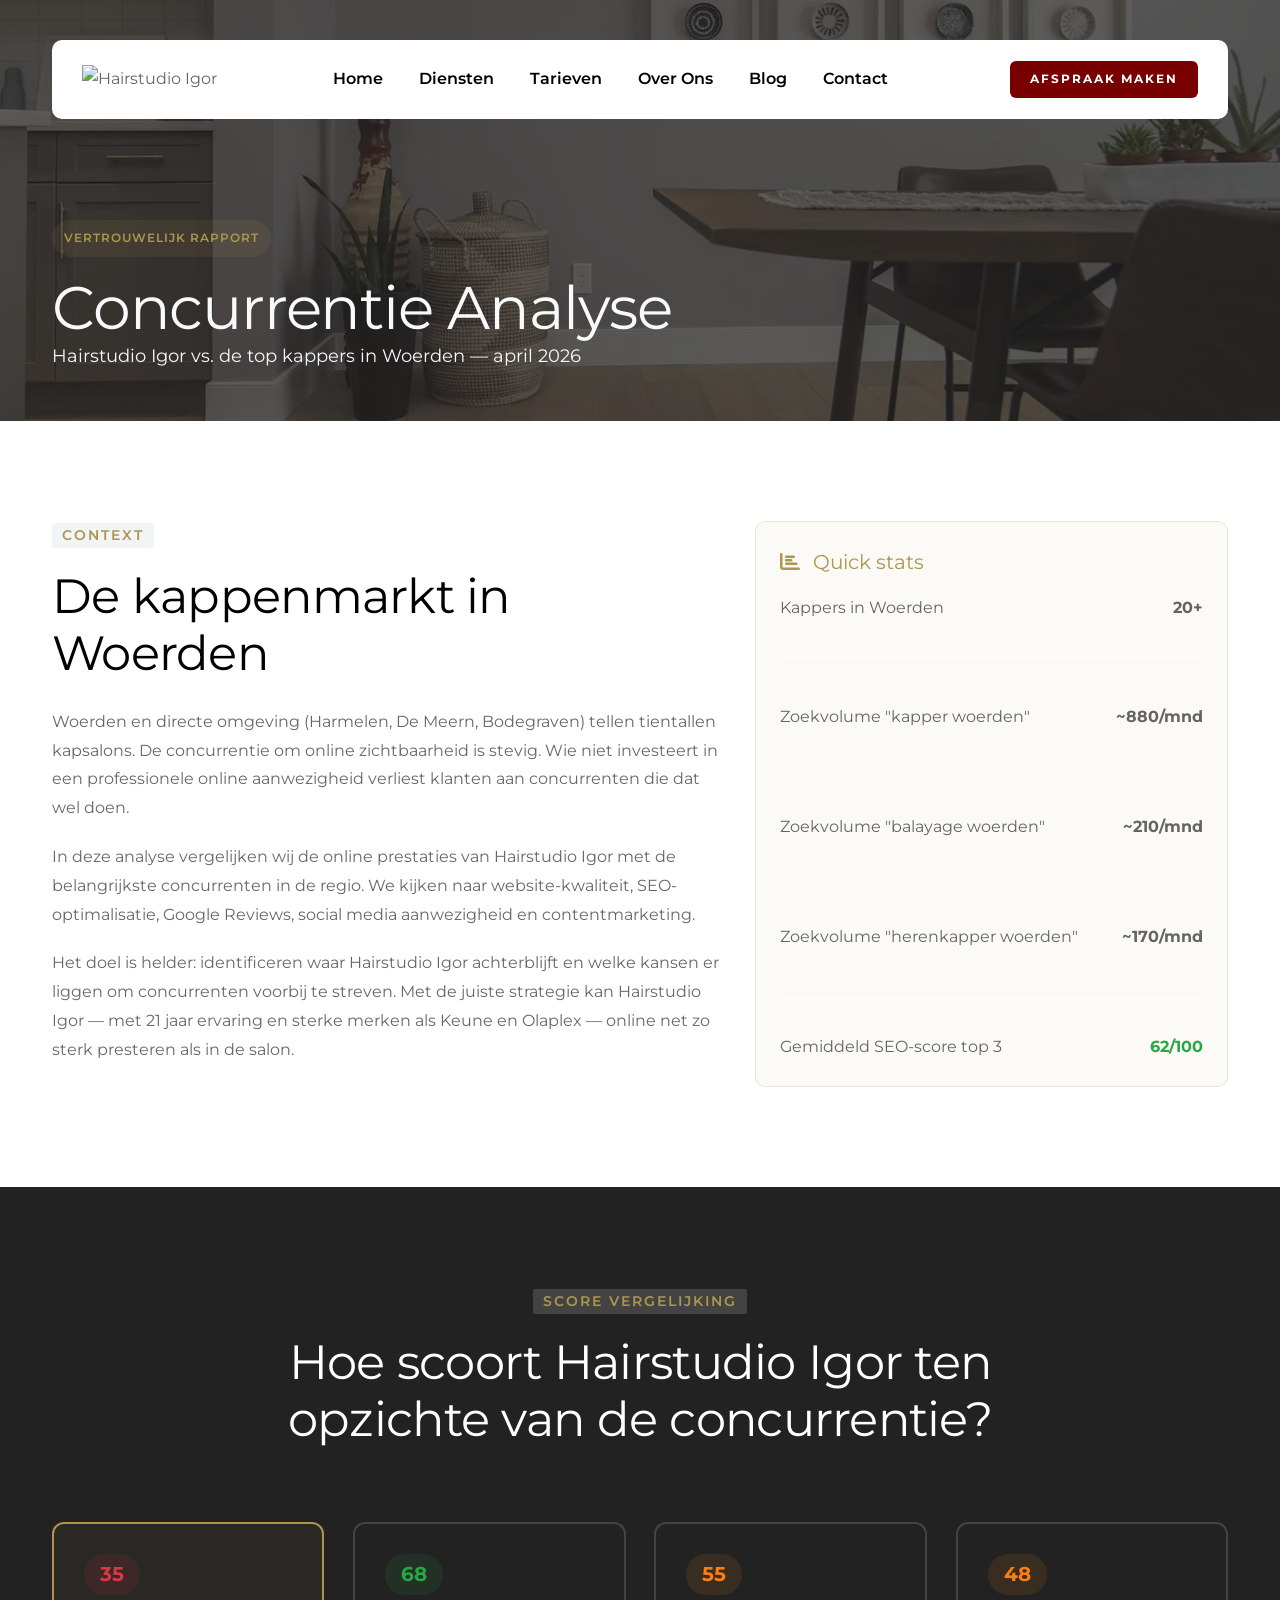
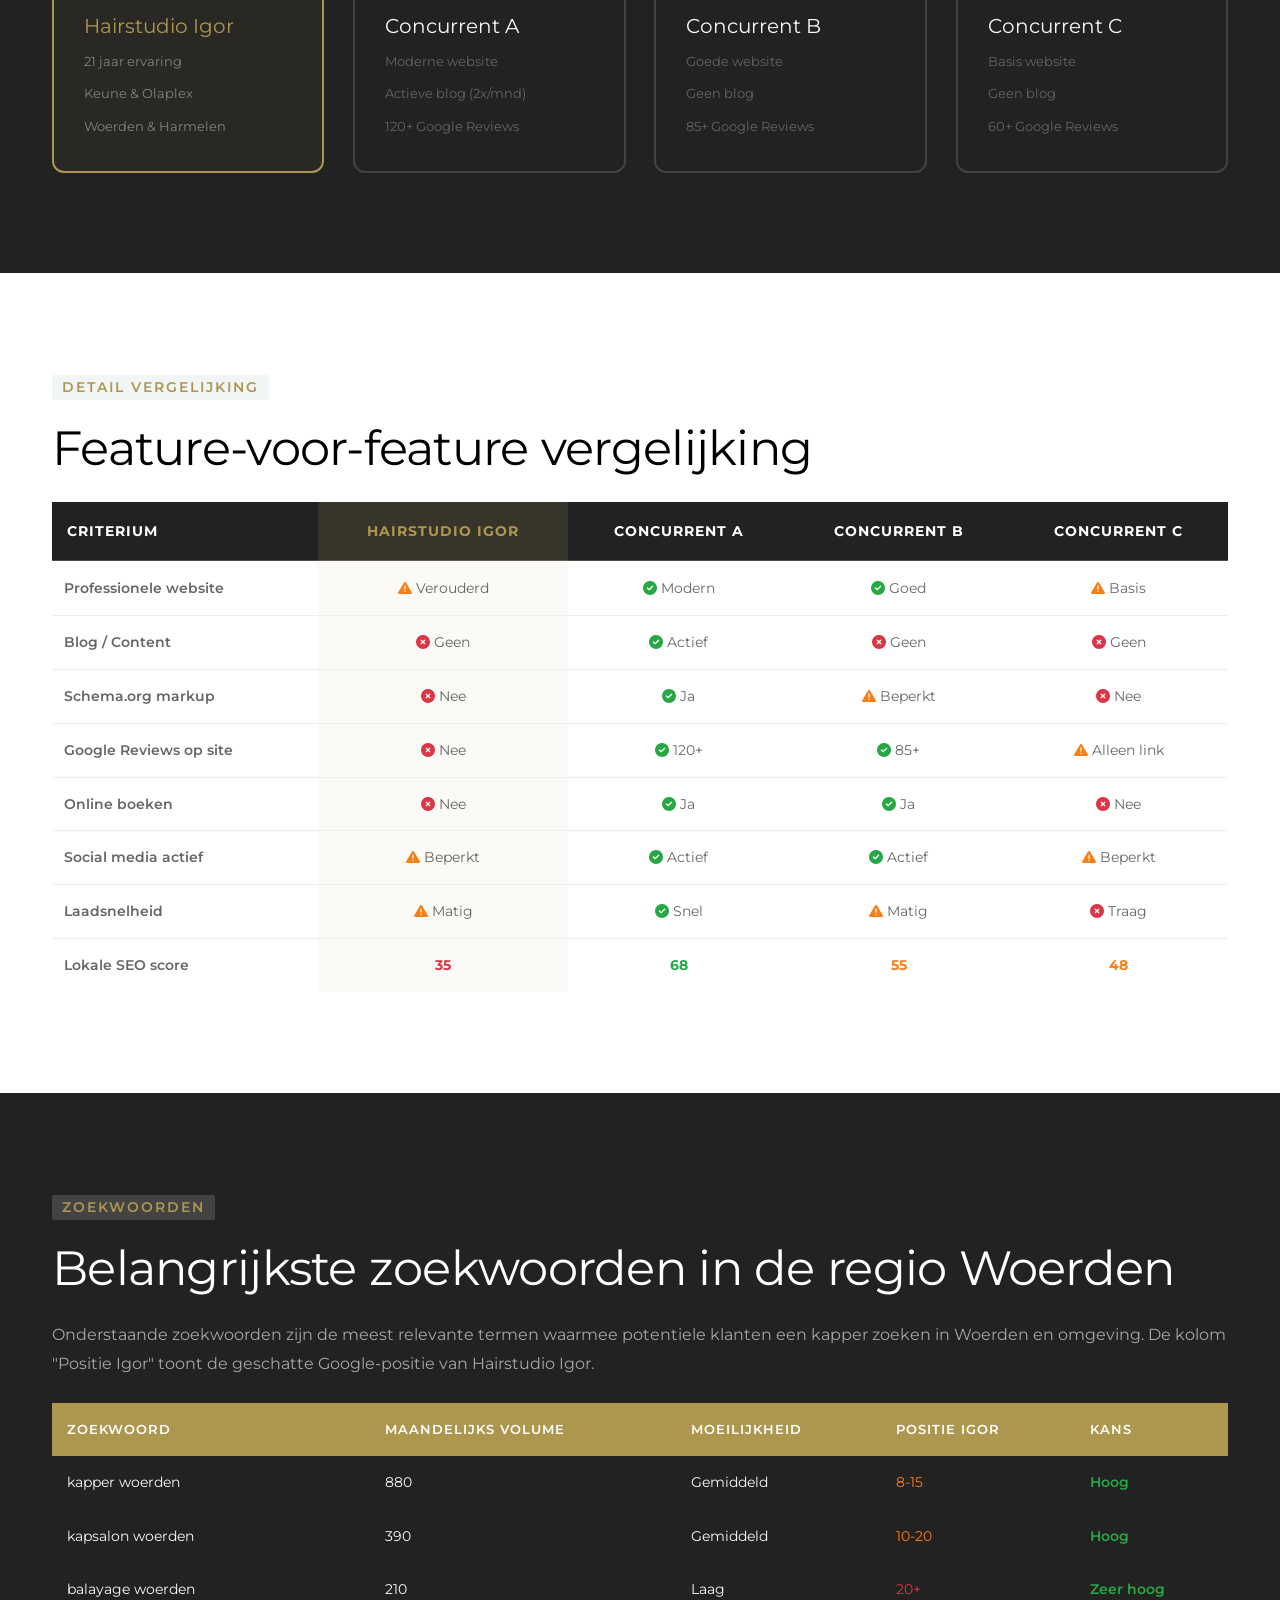
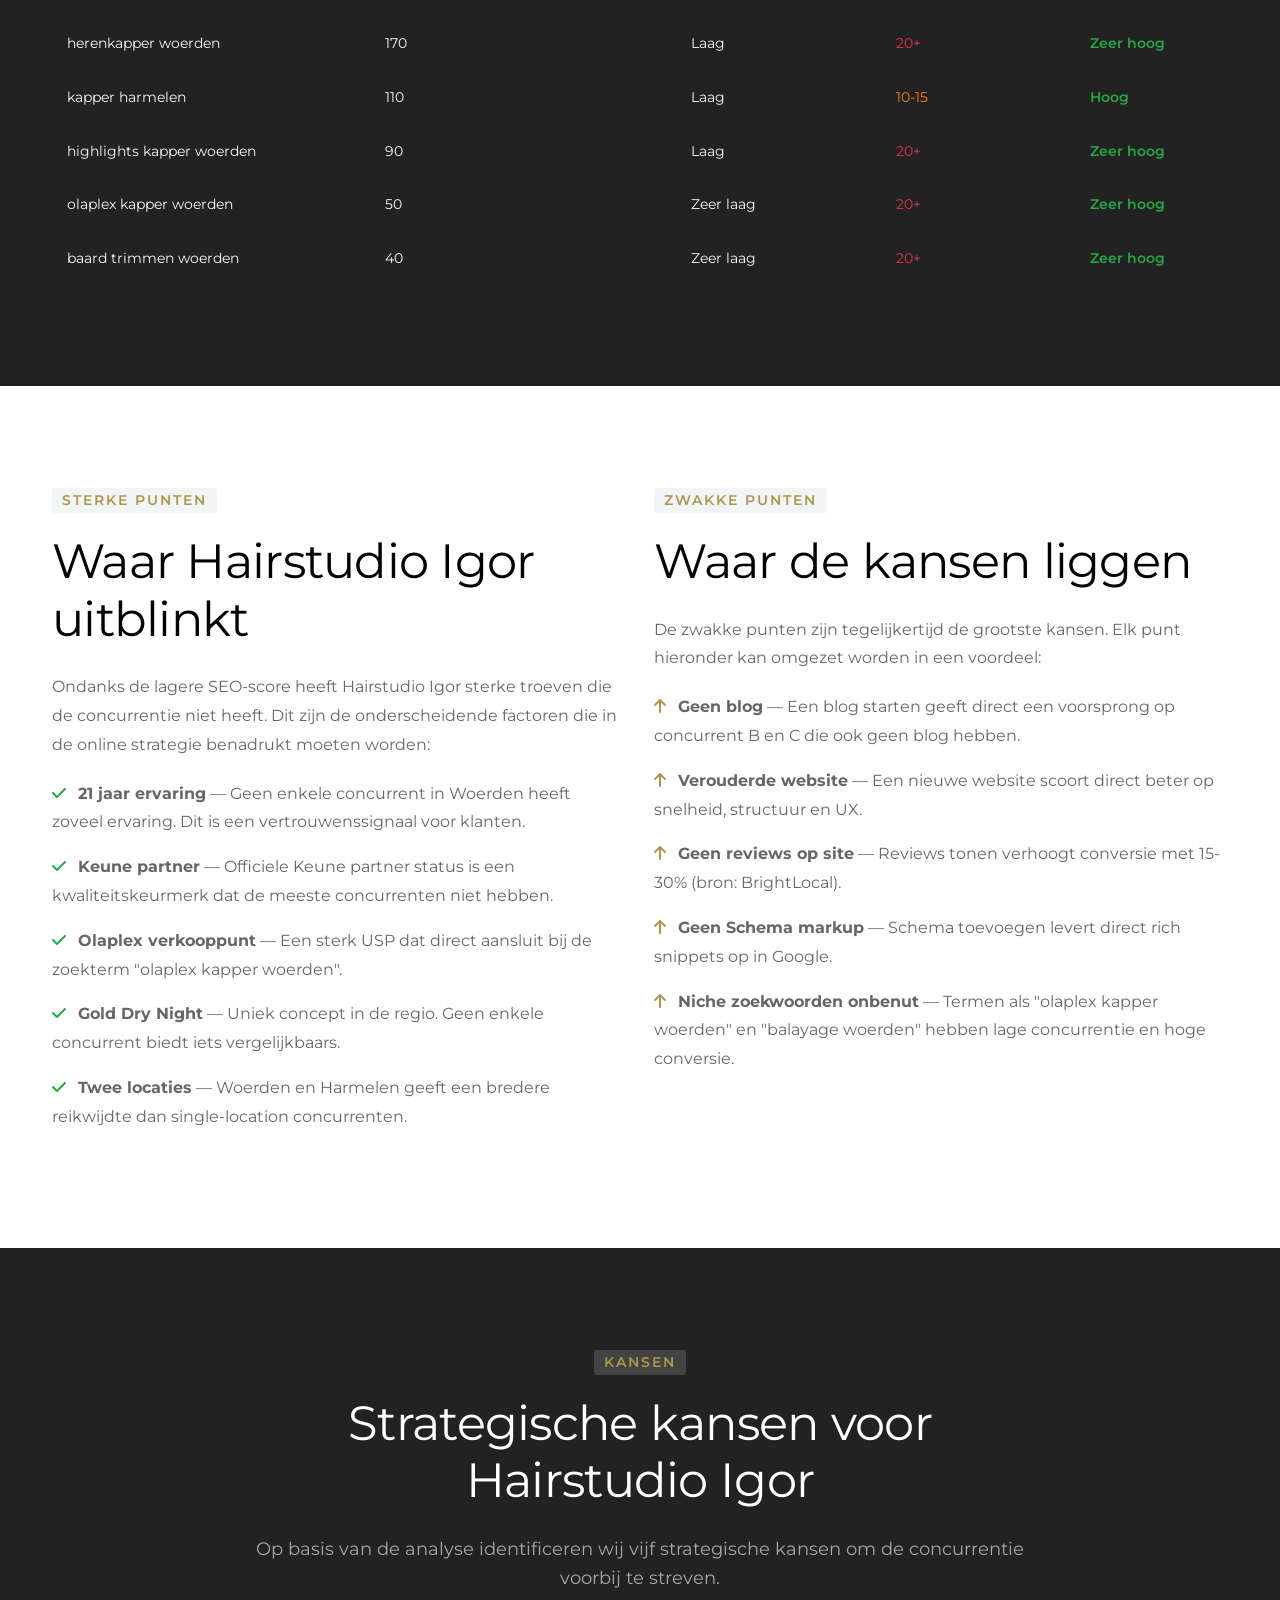
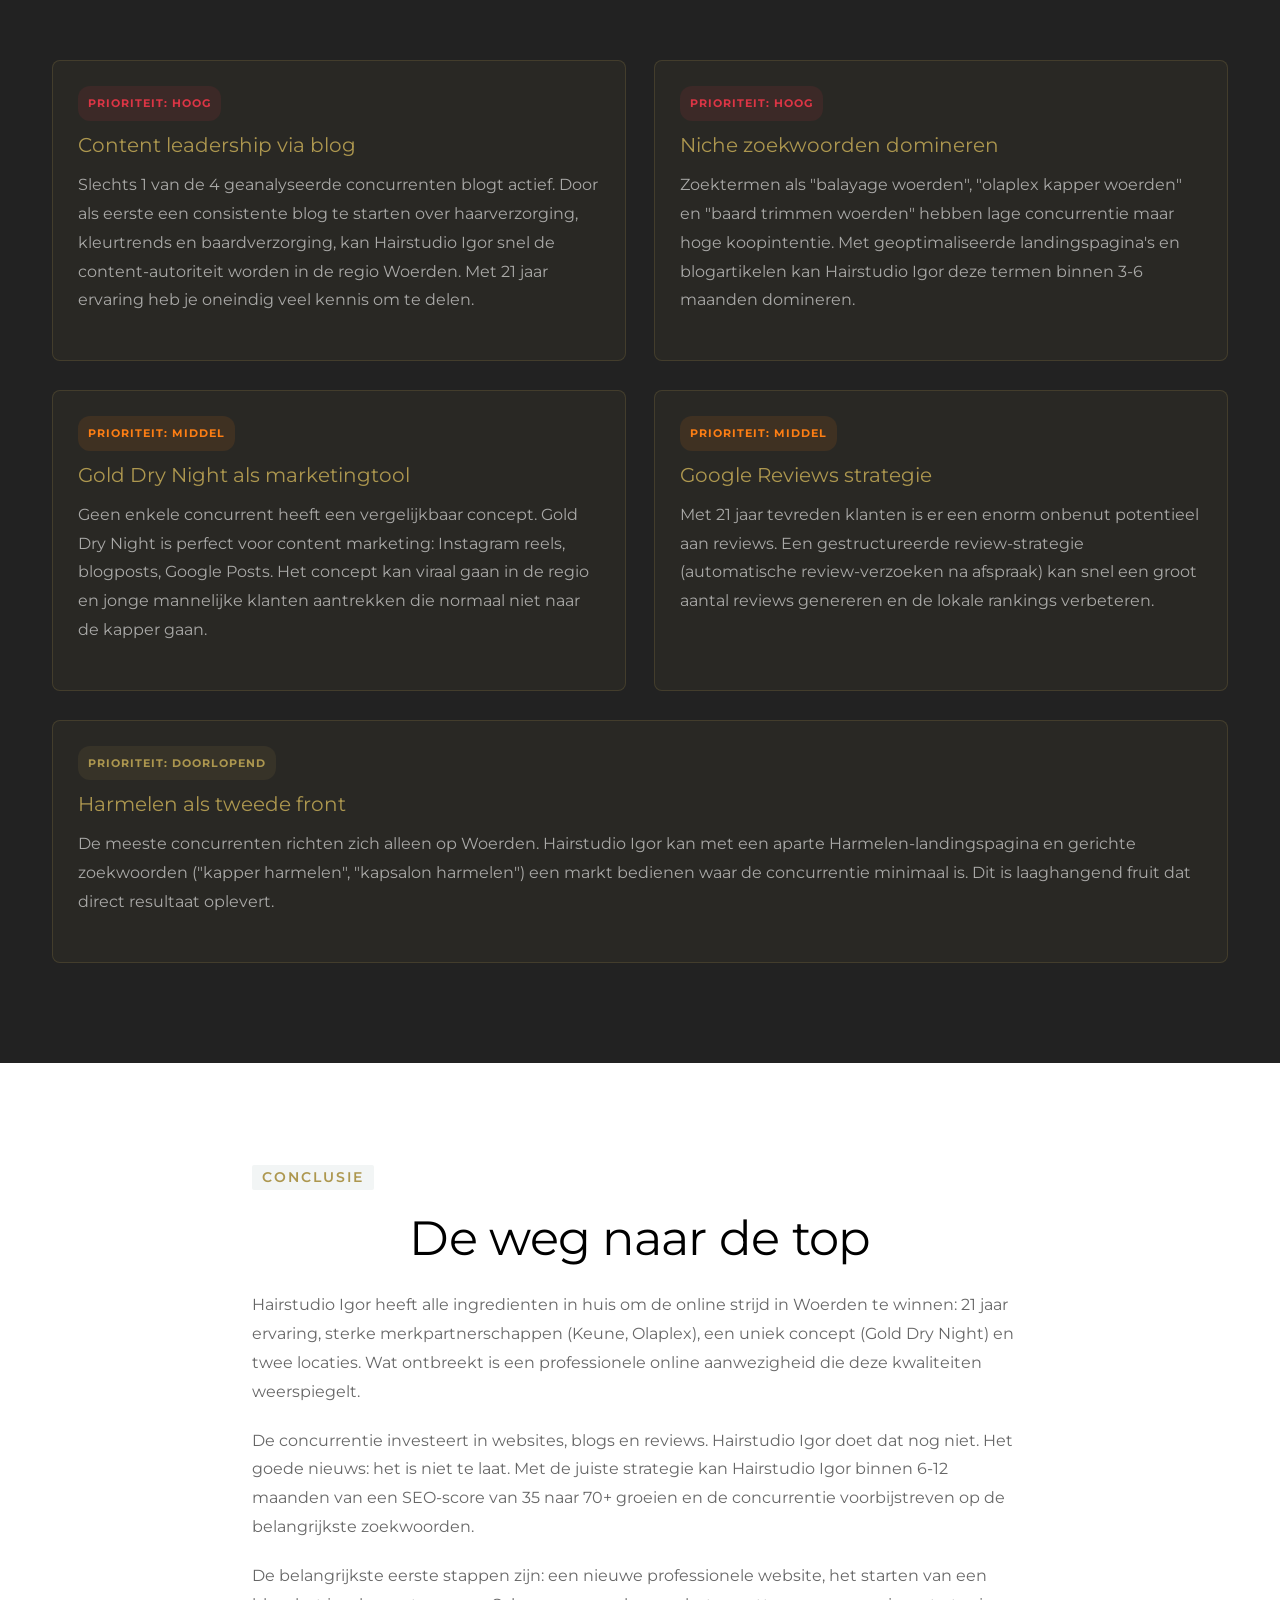
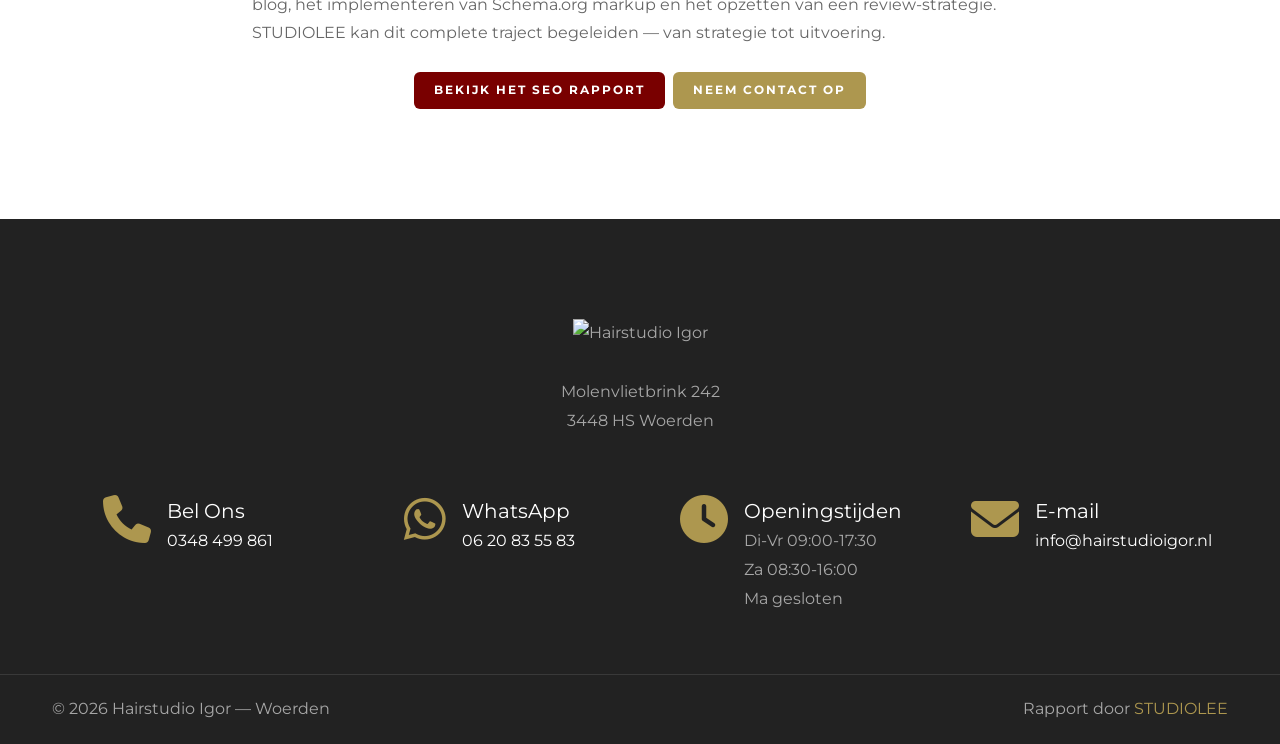
==== concurrentie-analyse.html @ 4038f2e4 "Initial commit: Hairstudio Igor website 8-page Dutch kapsalon website for Woerden. Dames & heren, kl" ====
<!DOCTYPE html>
<html lang="nl">

<head>
    <title>Concurrentie Analyse — Hairstudio Igor vs Kappers Woerden</title>
    <link rel="icon" href="images/icon.webp" type="image/gif" sizes="16x16">
    <meta content="text/html;charset=utf-8" http-equiv="Content-Type">
    <meta content="width=device-width, initial-scale=1.0" name="viewport">
    <meta content="Concurrentie analyse van Hairstudio Igor versus de top kappers in Woerden en omgeving. Vergelijking van online aanwezigheid, SEO en kansen." name="description">
    <meta content="concurrentie analyse kapper woerden, kapsalon vergelijking, seo benchmark kappers" name="keywords">
    <meta content="STUDIOLEE" name="author">
    <meta name="robots" content="noindex, nofollow">
    <!-- CSS Files -->
    <link href="css/bootstrap.min.css" rel="stylesheet" type="text/css" id="bootstrap">
    <link href="css/plugins.css" rel="stylesheet" type="text/css">
    <link href="css/swiper.css" rel="stylesheet" type="text/css">
    <link href="css/style.css" rel="stylesheet" type="text/css">
    <link href="css/coloring.css" rel="stylesheet" type="text/css">
    <link href="css/datepicker.css" rel="stylesheet" type="text/css">
    <link id="colors" href="css/colors/scheme-01.css" rel="stylesheet" type="text/css">
    <link href="https://fonts.googleapis.com/css2?family=Montserrat:wght@300;400;500;600;700;800&display=swap" rel="stylesheet">
    <link href="fonts/fontawesome6/css/all.min.css" rel="stylesheet" type="text/css">
    <style>
        :root {
            --primary-color: #790000;
            --primary-color-rgb: 121, 0, 0;
            --secondary-color: #AD974F;
            --secondary-color-rgb: 173, 151, 79;
        }
        body, h1, h2, h3, h4, h5, h6, p, a, span, div, li, input, textarea, select, button, label {
            font-family: 'Montserrat', sans-serif !important;
        }
        .btn-main { background: #790000 !important; }
        .btn-main.btn-gold { background: #AD974F !important; }
        .id-color, .id-color i { color: #AD974F !important; }
        .text-gold { color: #AD974F !important; }
        .text-bordeaux { color: #790000 !important; }
        .text-red { color: #dc3545 !important; }
        .text-orange { color: #fd7e14 !important; }
        .text-green { color: #28a745 !important; }
        .bg-dark, .section-dark, .bg-dark-2 { background-color: #222222 !important; }
        .subtitle { color: #AD974F !important; text-transform: uppercase; letter-spacing: 2px; font-size: 14px; font-weight: 600; }
        .competitor-card {
            border-radius: 12px; padding: 30px; height: 100%;
            border: 2px solid rgba(0,0,0,0.08); transition: all 0.3s ease;
        }
        .competitor-card:hover { box-shadow: 0 10px 30px rgba(0,0,0,0.08); }
        .competitor-card.igor { border-color: #AD974F; background: rgba(173,151,79,0.05); }
        .competitor-card h4 { margin-bottom: 5px; }
        .competitor-card .score-badge {
            display: inline-block; padding: 6px 16px; border-radius: 20px;
            font-weight: 700; font-size: 20px; margin-bottom: 15px;
        }
        .score-low { background: rgba(220,53,69,0.1); color: #dc3545; }
        .score-mid { background: rgba(253,126,20,0.1); color: #fd7e14; }
        .score-high { background: rgba(40,167,69,0.1); color: #28a745; }
        .comparison-table { width: 100%; border-collapse: collapse; }
        .comparison-table th {
            padding: 15px 12px; text-align: center; font-weight: 700;
            font-size: 14px; text-transform: uppercase; letter-spacing: 1px;
            border-bottom: 2px solid rgba(255,255,255,0.2);
        }
        .comparison-table th.igor-col { background: rgba(173,151,79,0.15); color: #AD974F; }
        .comparison-table td { padding: 12px; text-align: center; border-bottom: 1px solid rgba(255,255,255,0.08); font-size: 14px; }
        .comparison-table td:first-child { text-align: left; font-weight: 600; }
        .comparison-table td.igor-col { background: rgba(173,151,79,0.05); }
        .comparison-table .icon-yes { color: #28a745; }
        .comparison-table .icon-no { color: #dc3545; }
        .comparison-table .icon-partial { color: #fd7e14; }
        .opportunity-card {
            background: rgba(173,151,79,0.05); border: 1px solid rgba(173,151,79,0.2);
            border-radius: 8px; padding: 25px; height: 100%;
        }
        .opportunity-card h4 { color: #AD974F; }
        .opportunity-card .priority { display: inline-block; padding: 3px 10px; border-radius: 12px; font-size: 11px; font-weight: 700; text-transform: uppercase; letter-spacing: 1px; }
        .priority-high { background: rgba(220,53,69,0.1); color: #dc3545; }
        .priority-medium { background: rgba(253,126,20,0.1); color: #fd7e14; }
        .priority-low { background: rgba(173,151,79,0.1); color: #AD974F; }
        .report-badge { display: inline-block; background: rgba(173,151,79,0.1); color: #AD974F; padding: 4px 12px; border-radius: 20px; font-size: 12px; font-weight: 600; text-transform: uppercase; letter-spacing: 1px; }
        .keyword-table { width: 100%; border-collapse: collapse; }
        .keyword-table th { background: #AD974F; color: #fff; padding: 12px 15px; text-align: left; font-weight: 600; font-size: 13px; text-transform: uppercase; letter-spacing: 1px; }
        .keyword-table td { padding: 12px 15px; border-bottom: 1px solid rgba(0,0,0,0.06); font-size: 14px; }
        .keyword-table tr:hover td { background: rgba(173,151,79,0.05); }
        footer .subfooter { border-top: 1px solid rgba(255,255,255,0.1); padding: 20px 0; margin-top: 40px; }
        .studiolee-link { color: #AD974F; text-decoration: none; }
        .studiolee-link:hover { text-decoration: underline; }
    </style>
</head>

<body>

    <div id="wrapper">

        <div class="float-text show-on-scroll"><span><a href="#">Naar boven</a></span></div>
        <div class="scrollbar-v show-on-scroll"></div>
        <div id="de-loader"></div>

        <header class="transparent header-light header-float">
            <div class="container">
                <div class="row">
                    <div class="col-md-12">
                        <div class="header-inner">
                            <div class="de-flex">
                                <div class="de-flex-col">
                                    <div id="logo">
                                        <a href="index.html">
                                            <img class="logo-main" src="images/logo.webp" alt="Hairstudio Igor">
                                            <img class="logo-scroll" src="images/logo.webp" alt="Hairstudio Igor">
                                            <img class="logo-mobile" src="images/logo.webp" alt="Hairstudio Igor">
                                        </a>
                                    </div>
                                </div>
                                <div class="de-flex-col">
                                    <div class="de-flex-col header-col-mid">
                                        <ul id="mainmenu">
                                            <li><a class="menu-item" href="index.html">Home</a></li>
                                            <li><a class="menu-item" href="diensten.html">Diensten</a></li>
                                            <li><a class="menu-item" href="tarieven.html">Tarieven</a></li>
                                            <li><a class="menu-item" href="over-ons.html">Over Ons</a></li>
                                            <li><a class="menu-item" href="blog.html">Blog</a></li>
                                            <li><a class="menu-item" href="contact.html">Contact</a></li>
                                        </ul>
                                    </div>
                                </div>
                                <div class="de-flex-col">
                                    <a class="btn-main fx-slide w-100" href="contact.html"><span>Afspraak Maken</span></a>
                                    <div class="menu_side_area"><span id="menu-btn"></span></div>
                                </div>
                            </div>
                        </div>
                    </div>
                </div>
            </div>
        </header>

        <!-- PAGE HEADER -->
        <section class="no-bottom relative overflow-hidden z-1000" data-bgimage="url(images/background/7.webp)">
            <div class="abs w-100 h-100 top-0" style="background: rgba(34,34,34,0.7);"></div>
            <div class="container relative z-2">
                <div class="spacer-double"></div>
                <div class="spacer-double"></div>
                <div class="row">
                    <div class="col-lg-8">
                        <div class="report-badge mb-3">Vertrouwelijk Rapport</div>
                        <h1 class="text-light mb-0">Concurrentie Analyse</h1>
                        <p class="text-light fs-18">Hairstudio Igor vs. de top kappers in Woerden — april 2026</p>
                    </div>
                </div>
                <div class="spacer-single"></div>
            </div>
        </section>

        <!-- INTRO -->
        <section>
            <div class="container">
                <div class="row g-4 align-items-start">
                    <div class="col-lg-7">
                        <div class="subtitle">Context</div>
                        <h2>De kappenmarkt in Woerden</h2>
                        <p>Woerden en directe omgeving (Harmelen, De Meern, Bodegraven) tellen tientallen kapsalons. De concurrentie om online zichtbaarheid is stevig. Wie niet investeert in een professionele online aanwezigheid verliest klanten aan concurrenten die dat wel doen.</p>
                        <p>In deze analyse vergelijken wij de online prestaties van Hairstudio Igor met de belangrijkste concurrenten in de regio. We kijken naar website-kwaliteit, SEO-optimalisatie, Google Reviews, social media aanwezigheid en contentmarketing.</p>
                        <p>Het doel is helder: identificeren waar Hairstudio Igor achterblijft en welke kansen er liggen om concurrenten voorbij te streven. Met de juiste strategie kan Hairstudio Igor — met 21 jaar ervaring en sterke merken als Keune en Olaplex — online net zo sterk presteren als in de salon.</p>
                    </div>
                    <div class="col-lg-5">
                        <div class="p-4 rounded-1" style="background: rgba(173,151,79,0.05); border: 1px solid rgba(173,151,79,0.2);">
                            <h4 class="text-gold mb-3"><i class="fa-solid fa-chart-bar me-2"></i> Quick stats</h4>
                            <div class="d-flex justify-content-between mb-2"><span>Kappers in Woerden</span><strong>20+</strong></div>
                            <hr style="opacity: 0.1;">
                            <div class="d-flex justify-content-between mb-2"><span>Zoekvolume "kapper woerden"</span><strong>~880/mnd</strong></div>
                            <hr style="opacity: 0.1;">
                            <div class="d-flex justify-content-between mb-2"><span>Zoekvolume "balayage woerden"</span><strong>~210/mnd</strong></div>
                            <hr style="opacity: 0.1;">
                            <div class="d-flex justify-content-between mb-2"><span>Zoekvolume "herenkapper woerden"</span><strong>~170/mnd</strong></div>
                            <hr style="opacity: 0.1;">
                            <div class="d-flex justify-content-between"><span>Gemiddeld SEO-score top 3</span><strong class="text-green">62/100</strong></div>
                        </div>
                    </div>
                </div>
            </div>
        </section>

        <!-- SCORE VERGELIJKING -->
        <section class="bg-dark section-dark text-light">
            <div class="container">
                <div class="row justify-content-center text-center mb-5">
                    <div class="col-lg-8">
                        <div class="subtitle s2 text-gold">Score Vergelijking</div>
                        <h2>Hoe scoort Hairstudio Igor ten opzichte van de concurrentie?</h2>
                    </div>
                </div>
                <div class="row g-4 justify-content-center">
                    <div class="col-lg-3 col-md-6">
                        <div class="competitor-card igor">
                            <span class="score-badge score-low">35</span>
                            <h4 class="text-gold">Hairstudio Igor</h4>
                            <p class="mb-1" style="opacity: 0.7; font-size: 13px;">21 jaar ervaring</p>
                            <p class="mb-1" style="opacity: 0.7; font-size: 13px;">Keune & Olaplex</p>
                            <p class="mb-0" style="opacity: 0.7; font-size: 13px;">Woerden & Harmelen</p>
                        </div>
                    </div>
                    <div class="col-lg-3 col-md-6">
                        <div class="competitor-card" style="border-color: rgba(255,255,255,0.15);">
                            <span class="score-badge score-high">68</span>
                            <h4 class="text-light">Concurrent A</h4>
                            <p class="mb-1" style="opacity: 0.5; font-size: 13px;">Moderne website</p>
                            <p class="mb-1" style="opacity: 0.5; font-size: 13px;">Actieve blog (2x/mnd)</p>
                            <p class="mb-0" style="opacity: 0.5; font-size: 13px;">120+ Google Reviews</p>
                        </div>
                    </div>
                    <div class="col-lg-3 col-md-6">
                        <div class="competitor-card" style="border-color: rgba(255,255,255,0.15);">
                            <span class="score-badge score-mid">55</span>
                            <h4 class="text-light">Concurrent B</h4>
                            <p class="mb-1" style="opacity: 0.5; font-size: 13px;">Goede website</p>
                            <p class="mb-1" style="opacity: 0.5; font-size: 13px;">Geen blog</p>
                            <p class="mb-0" style="opacity: 0.5; font-size: 13px;">85+ Google Reviews</p>
                        </div>
                    </div>
                    <div class="col-lg-3 col-md-6">
                        <div class="competitor-card" style="border-color: rgba(255,255,255,0.15);">
                            <span class="score-badge score-mid">48</span>
                            <h4 class="text-light">Concurrent C</h4>
                            <p class="mb-1" style="opacity: 0.5; font-size: 13px;">Basis website</p>
                            <p class="mb-1" style="opacity: 0.5; font-size: 13px;">Geen blog</p>
                            <p class="mb-0" style="opacity: 0.5; font-size: 13px;">60+ Google Reviews</p>
                        </div>
                    </div>
                </div>
            </div>
        </section>

        <!-- VERGELIJKINGSTABEL -->
        <section>
            <div class="container">
                <div class="subtitle">Detail Vergelijking</div>
                <h2 class="mb-4">Feature-voor-feature vergelijking</h2>
                <div class="table-responsive">
                    <table class="comparison-table" style="width: 100%; border-collapse: collapse;">
                        <thead>
                            <tr style="background: #222;">
                                <th style="color: #fff; text-align: left; padding: 15px;">Criterium</th>
                                <th class="igor-col" style="color: #AD974F; padding: 15px;">Hairstudio Igor</th>
                                <th style="color: #fff; padding: 15px;">Concurrent A</th>
                                <th style="color: #fff; padding: 15px;">Concurrent B</th>
                                <th style="color: #fff; padding: 15px;">Concurrent C</th>
                            </tr>
                        </thead>
                        <tbody>
                            <tr>
                                <td style="font-weight: 600; text-align: left; padding: 12px; border-bottom: 1px solid #eee;">Professionele website</td>
                                <td class="igor-col" style="text-align: center; padding: 12px; border-bottom: 1px solid #eee;"><i class="fa-solid fa-triangle-exclamation text-orange"></i> Verouderd</td>
                                <td style="text-align: center; padding: 12px; border-bottom: 1px solid #eee;"><i class="fa-solid fa-circle-check text-green"></i> Modern</td>
                                <td style="text-align: center; padding: 12px; border-bottom: 1px solid #eee;"><i class="fa-solid fa-circle-check text-green"></i> Goed</td>
                                <td style="text-align: center; padding: 12px; border-bottom: 1px solid #eee;"><i class="fa-solid fa-triangle-exclamation text-orange"></i> Basis</td>
                            </tr>
                            <tr>
                                <td style="font-weight: 600; text-align: left; padding: 12px; border-bottom: 1px solid #eee;">Blog / Content</td>
                                <td class="igor-col" style="text-align: center; padding: 12px; border-bottom: 1px solid #eee;"><i class="fa-solid fa-circle-xmark text-red"></i> Geen</td>
                                <td style="text-align: center; padding: 12px; border-bottom: 1px solid #eee;"><i class="fa-solid fa-circle-check text-green"></i> Actief</td>
                                <td style="text-align: center; padding: 12px; border-bottom: 1px solid #eee;"><i class="fa-solid fa-circle-xmark text-red"></i> Geen</td>
                                <td style="text-align: center; padding: 12px; border-bottom: 1px solid #eee;"><i class="fa-solid fa-circle-xmark text-red"></i> Geen</td>
                            </tr>
                            <tr>
                                <td style="font-weight: 600; text-align: left; padding: 12px; border-bottom: 1px solid #eee;">Schema.org markup</td>
                                <td class="igor-col" style="text-align: center; padding: 12px; border-bottom: 1px solid #eee;"><i class="fa-solid fa-circle-xmark text-red"></i> Nee</td>
                                <td style="text-align: center; padding: 12px; border-bottom: 1px solid #eee;"><i class="fa-solid fa-circle-check text-green"></i> Ja</td>
                                <td style="text-align: center; padding: 12px; border-bottom: 1px solid #eee;"><i class="fa-solid fa-triangle-exclamation text-orange"></i> Beperkt</td>
                                <td style="text-align: center; padding: 12px; border-bottom: 1px solid #eee;"><i class="fa-solid fa-circle-xmark text-red"></i> Nee</td>
                            </tr>
                            <tr>
                                <td style="font-weight: 600; text-align: left; padding: 12px; border-bottom: 1px solid #eee;">Google Reviews op site</td>
                                <td class="igor-col" style="text-align: center; padding: 12px; border-bottom: 1px solid #eee;"><i class="fa-solid fa-circle-xmark text-red"></i> Nee</td>
                                <td style="text-align: center; padding: 12px; border-bottom: 1px solid #eee;"><i class="fa-solid fa-circle-check text-green"></i> 120+</td>
                                <td style="text-align: center; padding: 12px; border-bottom: 1px solid #eee;"><i class="fa-solid fa-circle-check text-green"></i> 85+</td>
                                <td style="text-align: center; padding: 12px; border-bottom: 1px solid #eee;"><i class="fa-solid fa-triangle-exclamation text-orange"></i> Alleen link</td>
                            </tr>
                            <tr>
                                <td style="font-weight: 600; text-align: left; padding: 12px; border-bottom: 1px solid #eee;">Online boeken</td>
                                <td class="igor-col" style="text-align: center; padding: 12px; border-bottom: 1px solid #eee;"><i class="fa-solid fa-circle-xmark text-red"></i> Nee</td>
                                <td style="text-align: center; padding: 12px; border-bottom: 1px solid #eee;"><i class="fa-solid fa-circle-check text-green"></i> Ja</td>
                                <td style="text-align: center; padding: 12px; border-bottom: 1px solid #eee;"><i class="fa-solid fa-circle-check text-green"></i> Ja</td>
                                <td style="text-align: center; padding: 12px; border-bottom: 1px solid #eee;"><i class="fa-solid fa-circle-xmark text-red"></i> Nee</td>
                            </tr>
                            <tr>
                                <td style="font-weight: 600; text-align: left; padding: 12px; border-bottom: 1px solid #eee;">Social media actief</td>
                                <td class="igor-col" style="text-align: center; padding: 12px; border-bottom: 1px solid #eee;"><i class="fa-solid fa-triangle-exclamation text-orange"></i> Beperkt</td>
                                <td style="text-align: center; padding: 12px; border-bottom: 1px solid #eee;"><i class="fa-solid fa-circle-check text-green"></i> Actief</td>
                                <td style="text-align: center; padding: 12px; border-bottom: 1px solid #eee;"><i class="fa-solid fa-circle-check text-green"></i> Actief</td>
                                <td style="text-align: center; padding: 12px; border-bottom: 1px solid #eee;"><i class="fa-solid fa-triangle-exclamation text-orange"></i> Beperkt</td>
                            </tr>
                            <tr>
                                <td style="font-weight: 600; text-align: left; padding: 12px; border-bottom: 1px solid #eee;">Laadsnelheid</td>
                                <td class="igor-col" style="text-align: center; padding: 12px; border-bottom: 1px solid #eee;"><i class="fa-solid fa-triangle-exclamation text-orange"></i> Matig</td>
                                <td style="text-align: center; padding: 12px; border-bottom: 1px solid #eee;"><i class="fa-solid fa-circle-check text-green"></i> Snel</td>
                                <td style="text-align: center; padding: 12px; border-bottom: 1px solid #eee;"><i class="fa-solid fa-triangle-exclamation text-orange"></i> Matig</td>
                                <td style="text-align: center; padding: 12px; border-bottom: 1px solid #eee;"><i class="fa-solid fa-circle-xmark text-red"></i> Traag</td>
                            </tr>
                            <tr>
                                <td style="font-weight: 600; text-align: left; padding: 12px;">Lokale SEO score</td>
                                <td class="igor-col" style="text-align: center; padding: 12px;"><strong class="text-red">35</strong></td>
                                <td style="text-align: center; padding: 12px;"><strong class="text-green">68</strong></td>
                                <td style="text-align: center; padding: 12px;"><strong class="text-orange">55</strong></td>
                                <td style="text-align: center; padding: 12px;"><strong class="text-orange">48</strong></td>
                            </tr>
                        </tbody>
                    </table>
                </div>
            </div>
        </section>

        <!-- ZOEKWOORDEN ANALYSE -->
        <section class="bg-dark section-dark text-light">
            <div class="container">
                <div class="subtitle s2 text-gold">Zoekwoorden</div>
                <h2 class="mb-4">Belangrijkste zoekwoorden in de regio Woerden</h2>
                <p class="mb-4">Onderstaande zoekwoorden zijn de meest relevante termen waarmee potentiele klanten een kapper zoeken in Woerden en omgeving. De kolom "Positie Igor" toont de geschatte Google-positie van Hairstudio Igor.</p>
                <div class="table-responsive">
                    <table class="keyword-table">
                        <thead>
                            <tr>
                                <th>Zoekwoord</th>
                                <th>Maandelijks volume</th>
                                <th>Moeilijkheid</th>
                                <th>Positie Igor</th>
                                <th>Kans</th>
                            </tr>
                        </thead>
                        <tbody>
                            <tr>
                                <td class="text-light">kapper woerden</td>
                                <td class="text-light">880</td>
                                <td class="text-light">Gemiddeld</td>
                                <td class="text-light"><span class="text-orange">8-15</span></td>
                                <td class="text-light"><span class="text-green fw-600">Hoog</span></td>
                            </tr>
                            <tr>
                                <td class="text-light">kapsalon woerden</td>
                                <td class="text-light">390</td>
                                <td class="text-light">Gemiddeld</td>
                                <td class="text-light"><span class="text-orange">10-20</span></td>
                                <td class="text-light"><span class="text-green fw-600">Hoog</span></td>
                            </tr>
                            <tr>
                                <td class="text-light">balayage woerden</td>
                                <td class="text-light">210</td>
                                <td class="text-light">Laag</td>
                                <td class="text-light"><span class="text-red">20+</span></td>
                                <td class="text-light"><span class="text-green fw-600">Zeer hoog</span></td>
                            </tr>
                            <tr>
                                <td class="text-light">herenkapper woerden</td>
                                <td class="text-light">170</td>
                                <td class="text-light">Laag</td>
                                <td class="text-light"><span class="text-red">20+</span></td>
                                <td class="text-light"><span class="text-green fw-600">Zeer hoog</span></td>
                            </tr>
                            <tr>
                                <td class="text-light">kapper harmelen</td>
                                <td class="text-light">110</td>
                                <td class="text-light">Laag</td>
                                <td class="text-light"><span class="text-orange">10-15</span></td>
                                <td class="text-light"><span class="text-green fw-600">Hoog</span></td>
                            </tr>
                            <tr>
                                <td class="text-light">highlights kapper woerden</td>
                                <td class="text-light">90</td>
                                <td class="text-light">Laag</td>
                                <td class="text-light"><span class="text-red">20+</span></td>
                                <td class="text-light"><span class="text-green fw-600">Zeer hoog</span></td>
                            </tr>
                            <tr>
                                <td class="text-light">olaplex kapper woerden</td>
                                <td class="text-light">50</td>
                                <td class="text-light">Zeer laag</td>
                                <td class="text-light"><span class="text-red">20+</span></td>
                                <td class="text-light"><span class="text-green fw-600">Zeer hoog</span></td>
                            </tr>
                            <tr>
                                <td class="text-light">baard trimmen woerden</td>
                                <td class="text-light">40</td>
                                <td class="text-light">Zeer laag</td>
                                <td class="text-light"><span class="text-red">20+</span></td>
                                <td class="text-light"><span class="text-green fw-600">Zeer hoog</span></td>
                            </tr>
                        </tbody>
                    </table>
                </div>
            </div>
        </section>

        <!-- STERKE PUNTEN IGOR -->
        <section>
            <div class="container">
                <div class="row g-4 align-items-start">
                    <div class="col-lg-6">
                        <div class="subtitle">Sterke punten</div>
                        <h2>Waar Hairstudio Igor uitblinkt</h2>
                        <p>Ondanks de lagere SEO-score heeft Hairstudio Igor sterke troeven die de concurrentie niet heeft. Dit zijn de onderscheidende factoren die in de online strategie benadrukt moeten worden:</p>
                        <ul class="list-unstyled">
                            <li class="mb-3"><i class="fa-solid fa-check text-green me-2"></i> <strong>21 jaar ervaring</strong> — Geen enkele concurrent in Woerden heeft zoveel ervaring. Dit is een vertrouwenssignaal voor klanten.</li>
                            <li class="mb-3"><i class="fa-solid fa-check text-green me-2"></i> <strong>Keune partner</strong> — Officiele Keune partner status is een kwaliteitskeurmerk dat de meeste concurrenten niet hebben.</li>
                            <li class="mb-3"><i class="fa-solid fa-check text-green me-2"></i> <strong>Olaplex verkooppunt</strong> — Een sterk USP dat direct aansluit bij de zoekterm "olaplex kapper woerden".</li>
                            <li class="mb-3"><i class="fa-solid fa-check text-green me-2"></i> <strong>Gold Dry Night</strong> — Uniek concept in de regio. Geen enkele concurrent biedt iets vergelijkbaars.</li>
                            <li class="mb-3"><i class="fa-solid fa-check text-green me-2"></i> <strong>Twee locaties</strong> — Woerden en Harmelen geeft een bredere reikwijdte dan single-location concurrenten.</li>
                        </ul>
                    </div>
                    <div class="col-lg-6">
                        <div class="subtitle">Zwakke punten</div>
                        <h2>Waar de kansen liggen</h2>
                        <p>De zwakke punten zijn tegelijkertijd de grootste kansen. Elk punt hieronder kan omgezet worden in een voordeel:</p>
                        <ul class="list-unstyled">
                            <li class="mb-3"><i class="fa-solid fa-arrow-up text-gold me-2"></i> <strong>Geen blog</strong> — Een blog starten geeft direct een voorsprong op concurrent B en C die ook geen blog hebben.</li>
                            <li class="mb-3"><i class="fa-solid fa-arrow-up text-gold me-2"></i> <strong>Verouderde website</strong> — Een nieuwe website scoort direct beter op snelheid, structuur en UX.</li>
                            <li class="mb-3"><i class="fa-solid fa-arrow-up text-gold me-2"></i> <strong>Geen reviews op site</strong> — Reviews tonen verhoogt conversie met 15-30% (bron: BrightLocal).</li>
                            <li class="mb-3"><i class="fa-solid fa-arrow-up text-gold me-2"></i> <strong>Geen Schema markup</strong> — Schema toevoegen levert direct rich snippets op in Google.</li>
                            <li class="mb-3"><i class="fa-solid fa-arrow-up text-gold me-2"></i> <strong>Niche zoekwoorden onbenut</strong> — Termen als "olaplex kapper woerden" en "balayage woerden" hebben lage concurrentie en hoge conversie.</li>
                        </ul>
                    </div>
                </div>
            </div>
        </section>

        <!-- KANSEN -->
        <section class="bg-dark section-dark text-light">
            <div class="container">
                <div class="row justify-content-center text-center mb-5">
                    <div class="col-lg-8">
                        <div class="subtitle s2 text-gold">Kansen</div>
                        <h2>Strategische kansen voor Hairstudio Igor</h2>
                        <p class="fs-18">Op basis van de analyse identificeren wij vijf strategische kansen om de concurrentie voorbij te streven.</p>
                    </div>
                </div>
                <div class="row g-4">
                    <div class="col-lg-6">
                        <div class="opportunity-card">
                            <span class="priority priority-high mb-2 d-inline-block">Prioriteit: Hoog</span>
                            <h4>Content leadership via blog</h4>
                            <p>Slechts 1 van de 4 geanalyseerde concurrenten blogt actief. Door als eerste een consistente blog te starten over haarverzorging, kleurtrends en baardverzorging, kan Hairstudio Igor snel de content-autoriteit worden in de regio Woerden. Met 21 jaar ervaring heb je oneindig veel kennis om te delen.</p>
                        </div>
                    </div>
                    <div class="col-lg-6">
                        <div class="opportunity-card">
                            <span class="priority priority-high mb-2 d-inline-block">Prioriteit: Hoog</span>
                            <h4>Niche zoekwoorden domineren</h4>
                            <p>Zoektermen als "balayage woerden", "olaplex kapper woerden" en "baard trimmen woerden" hebben lage concurrentie maar hoge koopintentie. Met geoptimaliseerde landingspagina's en blogartikelen kan Hairstudio Igor deze termen binnen 3-6 maanden domineren.</p>
                        </div>
                    </div>
                    <div class="col-lg-6">
                        <div class="opportunity-card">
                            <span class="priority priority-medium mb-2 d-inline-block">Prioriteit: Middel</span>
                            <h4>Gold Dry Night als marketingtool</h4>
                            <p>Geen enkele concurrent heeft een vergelijkbaar concept. Gold Dry Night is perfect voor content marketing: Instagram reels, blogposts, Google Posts. Het concept kan viraal gaan in de regio en jonge mannelijke klanten aantrekken die normaal niet naar de kapper gaan.</p>
                        </div>
                    </div>
                    <div class="col-lg-6">
                        <div class="opportunity-card">
                            <span class="priority priority-medium mb-2 d-inline-block">Prioriteit: Middel</span>
                            <h4>Google Reviews strategie</h4>
                            <p>Met 21 jaar tevreden klanten is er een enorm onbenut potentieel aan reviews. Een gestructureerde review-strategie (automatische review-verzoeken na afspraak) kan snel een groot aantal reviews genereren en de lokale rankings verbeteren.</p>
                        </div>
                    </div>
                    <div class="col-lg-12">
                        <div class="opportunity-card">
                            <span class="priority priority-low mb-2 d-inline-block">Prioriteit: Doorlopend</span>
                            <h4>Harmelen als tweede front</h4>
                            <p>De meeste concurrenten richten zich alleen op Woerden. Hairstudio Igor kan met een aparte Harmelen-landingspagina en gerichte zoekwoorden ("kapper harmelen", "kapsalon harmelen") een markt bedienen waar de concurrentie minimaal is. Dit is laaghangend fruit dat direct resultaat oplevert.</p>
                        </div>
                    </div>
                </div>
            </div>
        </section>

        <!-- CONCLUSIE -->
        <section>
            <div class="container">
                <div class="row justify-content-center">
                    <div class="col-lg-8">
                        <div class="subtitle text-center">Conclusie</div>
                        <h2 class="text-center mb-4">De weg naar de top</h2>
                        <p>Hairstudio Igor heeft alle ingredienten in huis om de online strijd in Woerden te winnen: 21 jaar ervaring, sterke merkpartnerschappen (Keune, Olaplex), een uniek concept (Gold Dry Night) en twee locaties. Wat ontbreekt is een professionele online aanwezigheid die deze kwaliteiten weerspiegelt.</p>
                        <p>De concurrentie investeert in websites, blogs en reviews. Hairstudio Igor doet dat nog niet. Het goede nieuws: het is niet te laat. Met de juiste strategie kan Hairstudio Igor binnen 6-12 maanden van een SEO-score van 35 naar 70+ groeien en de concurrentie voorbijstreven op de belangrijkste zoekwoorden.</p>
                        <p>De belangrijkste eerste stappen zijn: een nieuwe professionele website, het starten van een blog, het implementeren van Schema.org markup en het opzetten van een review-strategie. STUDIOLEE kan dit complete traject begeleiden — van strategie tot uitvoering.</p>
                        <div class="text-center mt-4">
                            <a class="btn-main fx-slide" href="seo-rapport.html"><span>Bekijk het SEO Rapport</span></a>&nbsp;
                            <a class="btn-main btn-gold fx-slide" href="contact.html"><span>Neem Contact Op</span></a>
                        </div>
                    </div>
                </div>
            </div>
        </section>

    </div>

    <!-- footer -->
    <footer class="section-dark">
        <div class="container">
            <div class="row gx-5 justify-content-center">
                <div class="col-lg-8">
                    <div class="text-center">
                        <img src="images/logo.webp" class="w-200px" alt="Hairstudio Igor">
                        <div class="spacer-single"></div>
                        <div class="fs-16">Molenvlietbrink 242<br>3448 HS Woerden</div>
                    </div>
                </div>
            </div>
            <div class="spacer-double"></div>
            <div class="row g-4">
                <div class="col-lg-3 col-md-6 mb-sm-30">
                    <div class="d-flex justify-content-center">
                        <i class="fs-48 text-gold fa-solid fa-phone"></i>
                        <div class="ms-3"><h4 class="mb-0">Bel Ons</h4><p><a href="tel:0348499861" class="text-white">0348 499 861</a></p></div>
                    </div>
                </div>
                <div class="col-lg-3 col-md-6 mb-sm-30">
                    <div class="d-flex justify-content-center">
                        <i class="fs-48 text-gold fa-brands fa-whatsapp"></i>
                        <div class="ms-3"><h4 class="mb-0">WhatsApp</h4><p><a href="https://wa.me/31620835583" class="text-white">06 20 83 55 83</a></p></div>
                    </div>
                </div>
                <div class="col-lg-3 col-md-6 mb-sm-30">
                    <div class="d-flex justify-content-center">
                        <i class="fs-48 text-gold fa-solid fa-clock"></i>
                        <div class="ms-3"><h4 class="mb-0">Openingstijden</h4><p>Di-Vr 09:00-17:30<br>Za 08:30-16:00<br>Ma gesloten</p></div>
                    </div>
                </div>
                <div class="col-lg-3 col-md-6 mb-sm-30">
                    <div class="d-flex justify-content-center">
                        <i class="fs-48 text-gold fa-solid fa-envelope"></i>
                        <div class="ms-3"><h4 class="mb-0">E-mail</h4><p><a href="mailto:info@hairstudioigor.nl" class="text-white">info@hairstudioigor.nl</a></p></div>
                    </div>
                </div>
            </div>
        </div>
        <div class="subfooter">
            <div class="container">
                <div class="row">
                    <div class="col-md-6">&copy; 2026 Hairstudio Igor — Woerden</div>
                    <div class="col-md-6 text-md-end">
                        Rapport door <a href="https://www.studiolee.nl" target="_blank" class="studiolee-link">STUDIOLEE</a>
                    </div>
                </div>
            </div>
        </div>
    </footer>

    <script src="js/vendors.js"></script>
    <script src="js/designesia.js"></script>

</body>

</html>
---- css/style.css ----
/* ================================================== */


/* Residem
/* created by designesia

@charset "utf-8";

Table of content:

* body
* header
  * subheader
* navigation
* content
* section
* footer
* sidebar
* contact
* elements
  * border
  * breadcrumb
  * button and link
  * columns
  * counter
  * divider
  * dropcap
  * heading
  * list
  * map
  * page heading
  * pagination
  * preloader
  * progress bar
  * social icons
  * spacer
  * tabs
  * testimonial
* plugins
* media query
*/

/* ================================================== */

@import url('https://fonts.googleapis.com/css2?family=Jost:ital,wght@0,200;0,300;0,400;0,500;0,600;0,700;0,800;1,200;1,300;1,400;1,500;1,600;1,700;1,800&display=swap');
@import url('https://fonts.googleapis.com/css2?family=DM+Sans:ital,wght@0,200;0,300;0,400;0,500;0,600;0,700;0,800;1,200;1,300;1,400;1,500;1,600;1,700;1,800&display=swap');

/* ================================================== */


/* import fonts icon */


/* ================================================== */

@import url("../fonts/fontawesome4/css/font-awesome.css");
@import url("../fonts/fontawesome6/css/fontawesome.css");
@import url("../fonts/fontawesome6/css/brands.css");
@import url("../fonts/fontawesome6/css/solid.css");
@import url("../fonts/elegant_font/HTML_CSS/style.css");
@import url("../fonts/et-line-font/style.css");
@import url("../fonts/icofont/icofont.min.css");

* {
  /* body font */
  --body-font: "DM Sans", Helvetica, Arial, sans-serif;
  --body-font-size: 16px;
  --body-font-color: rgba(0, 0, 0, .6);
  --body-font-color-dark: rgba(255, 255, 255, .6);
  --body-font-weight: 400;
  /* heading font */
  --heading-font: "Jost", Helvetica, Arial, sans-serif;  
  --heading-font-weight: 400;
  --heading-font-color: #000000;
  --heading-text-transform: none;
  /* h1 */
  --h1-font-size: 60px;
  --h1-font-weight: var(--heading-font-weight);
  --h1-letter-spacing: -0.02em;
  --h1-line-height: 1.15em;
  --h1-margin-bottom: 20px;
  /* h2 */
  --h2-font: var(--heading-font);
  --h2-font-size: 48px;
  --h2-font-weight: var(--heading-font-weight);
  --h2-letter-spacing: -0.015em;
  --h2-line-height: 1.2em;
  --h2-margin-bottom: 25px;
  /* h3 */
  --h3-font-size: 26px;
  --h3-font-weight: var(--heading-font-weight);
  --h3-letter-spacing: 0;
  --h3-line-height: 1.5em;
  --h3-margin-bottom: 10px;
  /* h4 */
  --h4-font-size: 20px;
  --h4-font-weight: var(--heading-font-weight);
  --h4-letter-spacing: 0;
  --h4-line-height: 1.6em;
  --h4-margin-bottom: 10px;
  /* h5 */
  --h5-font-size: 18px;
  --h5-font-weight: var(--heading-font-weight);
  --h5-letter-spacing: 0;
  --h5-line-height: 1.6em;
  --h5-margin-bottom: 10px;
  /* h6 */
  --h6-font-size: 16px;
  --h6-font-weight: var(--heading-font-weight);
  --h6-letter-spacing: 0;
  --h6-line-height: 1.6em;
  --h6-margin-bottom: 10px;
  /* mainmenu */
  --mainmenu-font: var(--title-font);
  --mainmenu-font-size: 16px;
  --mainmenu-font-weight: 600;
  --mainmenu-letter-spacing: 0;
  --mainmenu-text-transform: none;
  /* header logo */
  --logo-width: 180px;
  --logo-footer-width: 150px;
  /* misc */
  --border-default: solid 1px rgba(30, 30, 30, 1);
  --bg-color-even: #E8E8E8;
  --bg-color-odd: #F4F4F4;
  --bg-light: #F8F9FA;
  --bg-dark-1: #103C3B;
  --bg-dark-2: #1E4645;
  --bg-dark-3: #0c3130;  
  --bg-dark-1-rgb: 16, 60, 59;
  --bg-grey: #eeeeee;
  --bg-gradient-1: 0deg, rgba(var(--primary-color-rgb), .1) 0%, rgba(var(--secondary-color-rgb), .2) 100%;
  --swiper-theme-color: var(--secondary-color);
  --rounded-1: 10px;
  --border-color:#bbbbbb;
  --container-max-width:1240px;
  /* button */
  --btn-color: #fff;
  --btn-hover-bg: var(--bg-dark-1);
  --btn-font-family: var(--body-font);
  --btn-font-size: 12px;
  --btn-font-weight: bold;
  --btn-letter-spacing: 2px;
  --btn-padding: 4px 20px;
  --btn-rounded: 6px;
  --btn-text-decoration: none;
  --btn-text-transform: uppercase;
}

/* base background color */
.bg-color{background: var(--primary-color)}
.bg-light{background: var(--bg-light) !important}
.bg-dark,.bg-dark-1{background-color: var(--bg-dark-1) !important}
.bg-dark-2{background-color: var(--bg-dark-2) !important}
.bg-dark-3{background-color: var(--bg-dark-3) !important}
.bg-grey{background-color: var(--bg-grey) !important}
.bg-gradient-1{  background: -moz-linear-gradient(var(--bg-gradient-1)) !important;  background: -webkit-linear-gradient(var(--bg-gradient-1)) !important;background: linear-gradient(var(--bg-gradient-1)) !important;
}
/* base color */
.id-color{color:var(--primary-color)}
.rounded-1{
  border-radius: var(--rounded-1) !important;
  -moz-border-radius: var(--rounded-1) !important;
  -webkit-border-radius: var(--rounded-1) !important;
}
.alt-font-1{font-family:var(--alt-font-1);}

/* ================================================== */


/* body */


/* ================================================== */

html {
  position: relative;
  overflow-x: hidden;
  padding: 0;
  margin: 0;
}

body {
  overflow: hidden;
  font-family: var(--body-font);
  font-size: var(--body-font-size);
  font-weight: var(--body-font-weight);;
  color: var(--body-font-color);
  padding: 0;
  line-height: 1.8em;
  word-spacing: 0px;
}

body.dark-scheme {
  color: var(--body-font-color-dark);
  background: var(--bg-dark-1);
}

a,
a:hover {
  color:var(--body-font-color);
  text-decoration: none;
  outline: none;
}

.dark-scheme a,
.dark-scheme a:hover,
.text-light a,
.text-light a:hover {
  color:var(--body-font-color-dark);
  text-decoration: none;
  outline: none;
}


/* ================================================== */


/*  header  */


/* ================================================== */

header {
  width: 100%;
  position: absolute;
  left: 0;
  z-index: 1001;
  background: var(--bg-dark-1);
  margin: 0;
}

header.header-s1 {
  top: 0;
}

header.header-bg {
  background: rgba(0, 0, 0, 0.5);
}

header.transparent {
  background: none;
}

body:not(.side-layout) header:not(.smaller):not(.header-mobile).header-light.transparent {
  background: rgba(255, 255, 255, 0.0);
}

header.autoshow {
  top: -120px;
  height: 70px !important;
}

header.autoshow.scrollOn,
header.autoshow.scrollOff {
  -o-transition: .5s;
  -ms-transition: .5s;
  -moz-transition: .5s;
  -webkit-transition: .5s;
  transition: .5s;
  outline: none;
}

header.autoshow.scrollOn {
  top: 0;
}

header.autoshow.scrollOff {
  opacity: ;
  top: -120px;
}

header div#logo {
  color: white;
  -webkit-transition: all 0.3s;
  -moz-transition: all 0.3s;
  -ms-transition: all 0.3s;
  -o-transition: all 0.3s;
  transition: all 0.3s;
}

header .logo-2 {
  display: none;
}

header .logo-scroll {
  display: none;
}

header .logo,
header .logo-2 {
  font-family: var(--body-font);
  color: #fff;
  font-size: 40px;
  font-weight: 300;
}

header .logo-2 {
  color: #333;
}

header.header-full nav {
  float: left;
}

header nav a {
  -webkit-transition: all 0.3s;
  -moz-transition: all 0.3s;
  -ms-transition: all 0.3s;
  -o-transition: all 0.3s;
  transition: all 0.3s;
}

header nav a:hover {
  color: #555;
}

header.smaller #mainmenu ul ul {
  top: 0px;
}

header.smaller {
  position: fixed;
  top: 0px;
  background: var(--bg-dark-1);
  -webkit-backdrop-filter: blur(10px);
  -o-backdrop-filter: blur(10px);
  -moz-backdrop-filter: blur(10px);
  backdrop-filter: blur(10px);
  border: none;*/
}

header.header-mobile.header-float .header-inner,
header.smaller.header-float .header-inner{
  background: none;
  margin-top: 0;
  padding: 0;
}

header.smaller.header-float.header-light .header-inner{
  background: none;
}


header.header-light.smaller{
  background: rgba(255, 255, 255, 1.0);
}

.scroll-down {
    margin-top: -90px;
}

.scroll-up {
    margin-top: 0;
}

header.header-center.scroll-down{
  margin-top: -175px;
}

header.header-center #logo-center{
  display: inline-block;
  padding-top: 40px;
}

header.header-center #mainmenu{
  display: inline-block;
}

header.header-center{
  text-align: center;
}

header.header-center #logo{
  display: none;
}

header.smaller div#logo,
header.s2 div#logo {}

header.smaller .logo-init {
  display: none;
}

header.smaller #topbar {
  margin-top:-42px;
  overflow: hidden;
}

header.smaller #topbar.topbar-dark {
  background: rgba(34, 34, 34, .05);
}

header.smaller #topbar.topbar-dark a {
  color: #333333;
}

header .logo-mobile {
  display: none;
}


header.smaller.scroll-light {
  background: #ffffff;
}

header.scroll-light .logo-scroll{
  display: none;
}

header.smaller.scroll-light .logo-main{
  display: none;
}

header.smaller.scroll-light .logo-scroll{
  display: block;
}

header.smaller.scroll-dark {
  background: var(--bg-color-even);
}

header.header-light .h-phone,
header.smaller.scroll-light .h-phone {
  color: #202020;
}

header:not(.header-light).smaller.scroll-light div#logo .logo {
  display: none;
}

header.smaller.scroll-light div#logo .logo-2 {
  display: inline-block;
}

header.smaller.scroll-light div#logo .logo-scroll {
  display: inline-block;
}

header.smaller.header-light div#logo .logo {
  display: none;
}

header.smaller.scroll-light .social-icons i {
  color: var(--heading-font-color);
}

header.smaller.scroll-light #mainmenu li a,
header.smaller.scroll-light #mainmenu li.has-child:after {
  color: var(--heading-font-color);
}

.logo-smaller div#logo {
  width: 150px;
  height: 30px;
  line-height: 65px;
  font-size: 30px;
}

.logo-smaller div#logo img {
  font-size: 30px;
}

div#logo img{
  max-width: var(--logo-width);
}

footer .logo-footer{
  max-width: var(--logo-footer-width);
}

header.smaller div#logo .logo-1 {
  display: none;
}

header.smaller div#logo .logo-2 {
  display: inline-block;
}

.logo-small {
  margin-bottom: 20px;
}

header.header-full {
  padding-left: 30px;
  padding-right: 30px;
}

header .header-row {
  text-align: center;
}

header .header-col {
  position: relative;
  height: 100%;
}

/* left col header */
header .header-col.left {
  float: left;
  padding: 0 30px 0 0;
  /* border-right:solid 1px rgba(255,255,255,.2); */
}

/* middle col header */
header .header-col.mid {
  float: right;
}

header .header-col.mid .social-icons {
  float: right;
  /* border-left:solid 1px rgba(255,255,255,.2); */
  padding: 0 30px 0 30px;
}

header.header-float .header-inner{
  padding: 0 30px;
  background: var(--bg-dark-1);
  margin-top: 40px;
  border-radius: 10px;
  -moz-border-radius: 10px;
  -webkit-border-radius: 10px;
}

header.header-float.header-light .header-inner{
  background: #ffffff;
}


.header-col-right {
  text-align: right;
}
/* subheader */

#subheader {
  overflow: hidden;
  position: relative;
  padding: 160px 0 120px 0;
}

#subheader h1 {
  font-size: 48px;
  margin-bottom: 0;
  text-transform: uppercase;
}

#subheader.dark {
  background-color: #1A1C26;
}

#subheader.dark h1 {
  color: #fff;
}

.de-overlay{
    position: absolute;
    width: 100%;
    height: 100%;
    top:0;
    left: 0;
    background: rgba(var(--bg-dark-1-rgb), .35);
  }

.de-overlay-gradient{
  position: absolute;
  width: 100%;
  height: 100%;
  top:0;
  left: 0;
  background: linear-gradient(45deg, rgba(var(--primary-color-rgb),.8), rgba(var(--secondary-color-rgb),.8));
}


.de-overlay-gradient-2{
  position: absolute;
  width: 100%;
  height: 100%;
  top:0;
  left: 0;
  background: linear-gradient(45deg, rgba(var(--primary-color-rgb),.8) 0%, rgba(var(--secondary-color-rgb),0) 100%);
}

.crumb-wrapper{
  position: absolute;
  padding: 0 20px;
  padding-bottom: 5px;
  bottom: 0;
  z-index: 1;
  text-align: center;
  left: 50%;
  transform: translateX(-50%);
  background: rgba(255, 255, 255, .1);
}

.crumb {
  font-size: 13px;
}


.crumb {
  display: inline-block;
  padding: 3px 10px;
  margin-top: 20px;
  line-height: 1.2em;
  border-radius:30px;
  -moz-border-radius:30px;
  -webkit-border-radius:30px;
}

.text-light .crumb a{
  color:rgba(255, 255, 255, 1.0);
}


#subheader.text-light .crumb {
  color: #fff;
}

#subheader .small-border-deco {
  display: block;
  margin: 0 auto;
  margin-top: 20px;
  width: 100%;
  height: 1px;
  background: rgba(255, 255, 255, .1);
}

#subheader .small-border-deco span {
  display: block;
  margin: 0 auto;
  height: 2px;
  width: 100px;
}

#subheader.dark h2,
#subheader.dark h4 {
  color: #fff;
}

#subheader.dark h2 {
  font-size: 48px;
}

#subheader.s2 {
  text-align: left;
  padding: 120px 0 20px;
  border: solid 1px #ddd;
  border-left: none;
  border-right: none;
}

.rtl #subheader.s2 {
  text-align: right;
}


#subheader.s2 h1,
#subheader.s2 .crumb {
  margin: 0;
  padding: 0;
}

#subheader.s2 .crumb {
  float: right;
  margin-top: 10px;
}

.rtl #subheader.s2 .crumb {
  float: left;
}


/* ================================================== */


/* navigation */


/* ================================================== */

#mainmenu {
  font-size: 13px;
  margin: 0 auto;
  padding: 0;
  float: none;
  counter-reset: my-awesome-counter;
}

#mainmenu ul {
  margin: 0px 0px;
  padding: 0px;
  height: 30px;
  background: #ffffff;
  color: var(--body-font-color);
}

#mainmenu ul:not(.mega) {
  border: solid 1px #dddddd;
}

.dark-scheme #mainmenu ul {
  background: var(--bg-dark-1);
  border: solid 1px rgba(255, 255, 255, .1);
}

#mainmenu li {
  margin: 0px 0px;
  padding: 0px 0px;
  float: left;
  display: inline;
  list-style: none;
  position: relative;
}

#mainmenu>li {
  margin-right: 30px;
}

#mainmenu>li:last-child{
  margin-right: 0;
}

#mainmenu>li {
  counter-increment: my-awesome-counter;
}

#mainmenu li a.new:before{
  content:"NEW";
  font-size: 12px;
  padding: 1px 4px;
  border-radius:3px;
  -moz-border-radius:3px;
  -webkit-border-radius:3px;
  margin-right: 5px;
  color:#ffffff;
  background: var(--primary-color);
}
/*
#mainmenu>li::before {
  content: counter(my-awesome-counter) ' —';
  right: 8px;
  top: 5px;
  color:var(--secondary-color);
  margin-right: 5px;
  font-weight: 500;
  font-family: var(--heading-font);
}
*/

header.smaller #mainmenu>li::before{
  transform: scale(0);
}

#mainmenu>li.has-child:after {
  font-family: FontAwesome;
  content: "\f078";
  padding-left: 5px;
  font-size: 8px;
  position: relative;
  top: -2px;
  color:rgba(255, 255, 255, .75);
}

.rtl #mainmenu li.has-child:after {
  padding-left: 15px;
}

.header-light #mainmenu li.has-child:after {
  color: rgba(0, 0, 0, .5);
}

#mainmenu >li>a {  
  padding-right: 6px;  
  font-size: var(--mainmenu-font-size);
  font-weight: var(--mainmenu-font-weight);
  text-transform: var(--mainmenu-text-transform);
  letter-spacing: var(--mainmenu-letter-spacing);
}

#mainmenu li.has-child>a {
  padding-right: 0px;
}

#mainmenu a {
  position: relative;
  display: inline-block;
  padding-top: 25px;
  padding-bottom: 25px;
  text-decoration: none;
  color: #ffffff;
  text-align: center;
  outline: none;
}

#mainmenu p {
  line-height: 1.8em;
  margin-bottom: 0;
}

header.header-light #mainmenu a {
  color: var(--heading-font-color);
}

#mainmenu a span:not(.badge) {
  position: relative;
  width: 0%;
  color: #ffffff;
  display: block;
  font-size: 10px;
  text-transform: uppercase;
  line-height: 14px;
  border-bottom: solid 2px #ffffff;
}

#mainmenu li:hover a span:not(.badge) {
  width: 100%;
}

#mainmenu li li a span:not(.badge) {
  float: right;
  margin-top: 5px;
}

#mainmenu a.active span:not(.badge) {
  width: 100%;
  margin-left: 0%;
}

.header-light {
  background: #ffffff;
}

.header-light #mainmenu>li>a {
  color: var(--heading-font-color);
}

#mainmenu li li {
  font-family: var(--body-font);
  font-size: 14px;
}

#mainmenu li li:last-child {
  border-bottom: none;
}

#mainmenu li li a {
  padding: 5px 15px;
  border-top: none;
  color: #606060;
  width: 100%;
  border-left: none;
  text-align: left;
  font-weight: normal;
  border-bottom: solid 1px rgba(255, 255, 255, .1);
  letter-spacing: 0;
}

#mainmenu li:last-child>a {
  border-bottom: none;
}

.dark-scheme #mainmenu li li a {
  color: #ffffff;
}

.rtl #mainmenu li li a {
  text-align: right;
}

#mainmenu li li a:hover {
  color: #111;
}

#mainmenu li li a:after {
  content: none;
}

#mainmenu li li a:hover,
#mainmenu ul li:hover>a {
  color: #fff;
}

#mainmenu li a.active{
  color:var(--primary-color) !important;
}

#mainmenu li ul {
  width: 190px;
  height: auto;
  position: absolute;
  left: 0px;
  z-index: 10;
  visibility: hidden;
  opacity: 0;
  border-radius: 3px;
}

#mainmenu ul li b {
  background: #333;
  color: #ffffff;
  padding: 0 3px;
  padding-bottom: 3px;
  font-size: 10px;
  margin-right: 3px;
  border-radius: 2px;
  -moz-border-radius: 2px;
  -webkit-border-radius: 2px;
}

#mainmenu li li {
  font-size: 14px;
  display: block;
  float: none;
  text-transform: none;
}

#mainmenu li:hover>ul {
  visibility: visible;
  opacity: 1;
  margin-top: 0px;
}

#mainmenu li ul ul:not(.ul-list) {
  top: 0px;
  margin-left: 188px;
}

#mainmenu select {
  padding: 10px;
  height: 36px;
  font-size: 14px;
  border: none;
  background: #ff4200;
  color: #eceff3;
}

#mainmenu select option {
  padding: 10px;
}

#mainmenu .btn-type {
  padding: 0;
  margin: 0;
}

#mainmenu .btn-type a {
  background: #eee;
  padding: 0;
  margin: 0;
}

#mainmenu>li ul.mega {
  position: fixed;
  left: 0;
  height: 0%;
  width: 100%;
  visibility: hidden;
  opacity: 0;
  overflow: hidden;
  padding: 0;
  -webkit-box-shadow: none;
  -moz-box-shadow: none;
  box-shadow: none;
  background: none;
}

#mainmenu>li ul.mega > li{
  padding: 0;
  margin: 0;
}

#mainmenu>li ul.mega .sb-menu {
  background: #fff;
  border-radius: 6px;
  -moz-border-radius: 6px;
  -webkit-border-radius: 6px;
  border: solid 1px #dddddd;
}

.dark-scheme #mainmenu>li ul.mega .sb-menu {
  background: var(--bg-dark-1);
  border-color: rgba(255, 255, 255, .1);
}

#mainmenu li:hover ul.mega {
  visibility: visible;
  opacity: 1;
}

#mainmenu li ul.mega>li,
#mainmenu li ul.mega>li a {
  width: 100%;
}

#mainmenu li ul.mega li.title {
  padding: 0px 10px 15px 10px;
  text-align: left;
  color: #fff;
  font-weight: bold;
}

#mainmenu li ul.mega>li ul {
  position: static;
  visibility: visible;
  opacity: 1;
  left: 0;
  float: none;
  width: 100%;
}

#mainmenu ul.mega>li ul li {
  margin: 0;
  padding: 0;
}

#mainmenu ul.mega>li ul li:last-child {
  border-bottom: none;
}

#mainmenu li ul.mega .menu-content {
  background: #171A21;
  padding: 30px;
}

#mainmenu li ul.mega li.title {
  font-family: var(--main-font);
  padding: 0px;
  text-align: left;
  font-weight: bold;
  color: #586383;
}

#mainmenu ul.mega>li ul {
  border: none;
}

#mainmenu li ul.mega ul li a {
  background: none;
  padding: 2px 0;
}

#mainmenu li ul.mega ul li a:hover {
  color: #35404e;
}

header.header-mobile #mainmenu>li ul.mega {
  visibility: visible;
  opacity: 1;
}

header:not(.header-mobile) #mainmenu>li:hover ul.mega {
  height: auto;
}

/* menu toggle for mobile */

#menu-btn {
  line-height: 1.5em;
  display: none;
  float: right;
  width: 32px;
  height: 32px;
  padding: 4px;
  text-align: center;
  cursor: poInter;
  color: #fff;
  margin-top: 0px;
  margin-left: 20px;
}

#menu-btn:before {
  font-family: FontAwesome;
  content: "\f0c9";
  font-size: 20px;
}

#menu-btn.menu-open:before{
  content: "\f068";
}

.rtl #menu-btn {
  float: left;
}


#btn-extra{
  position: relative;
  margin-left: 20px;
  width: 24px;
  height: 12px;
  cursor: pointer;
}

#btn-extra span{
  content: '';
  display: block;
  position: absolute;
  top: 0;
  width: 100%;
  border-bottom: solid 2px #ffffff;
}

#btn-extra.img{
  width: 32px;
  height: 32px;
}

#btn-extra img{
  width: 100%;
}

header.header-light #btn-extra span{
  border-bottom: solid 2px var(--heading-font-color);
}


#btn-extra span:nth-child(2){
  top:auto;
  bottom: 0;
  right: 0;
}

#btn-extra:hover span{
  width: 70%;
}

.header-light #btn-extra span{
  background: var(--bg-dark-1);
}

#extra-wrap{
  position: fixed;
  z-index: 1002;
  top:0;
  right: -500px;
  width: 500px;
  height: 100%;
  overflow: hidden;
  background: rgba(var(--bg-dark-1-rgb), .75);
  -webkit-backdrop-filter: blur(10px);
  -o-backdrop-filter: blur(10px);
  -moz-backdrop-filter: blur(10px);
  backdrop-filter: blur(10px);
}

#extra-wrap.open{
  right: 0;
}

#extra-content{
  padding: 50px;
  color:#ffffff;
  position: absolute;
  top: 0;
  bottom: 0;
  left: 0;
  right: -17px;
  overflow-y: scroll;
}

#btn-close{
  top: 50px;
  right: 50px;
  position: absolute;
  z-index: 1001;
  width: 26px;
  height: 26px;
  cursor: pointer;
}

#btn-close span{
  content: '';
  display: block;
  position: absolute;
  top: 50%;
  width: 100%;
  height: 2px;
  background: #ffffff;
  transform: rotate(45deg);
}

#btn-close span:nth-child(2){
  transform: rotate(-45deg);
}


header.header-mobile.header-light,
header.header-mobile.header-light #menu-btn,
header.header-mobile.header-light #menu-btn:hover {
  background: none;
}

header.header-mobile.header-light #menu-btn {
  color: #222;
}


header.header-mobile.header-center #logo{
  display: block;
}

header.header-mobile.header-center #logo-center{
  display: none;
}

/* ================================================== */


/* content */


/* ================================================== */

#content {
  width: 100%;
  background: #ffffff;
  padding: 90px 0 90px 0;
  z-index: 100;
}

.dark-scheme #content {
  background: var(--bg-dark-1);
}

.dark-scheme #content {
  background: var(--bg-dark-1);
}

/* ================================================== */


/* section */


/* ================================================== */

section {
  padding: 100px 0 100px 0;
}

#content.zebra section:nth-child(even) {
  background: #fcfcfc;
}

section:not(.relative) {}

section.no-bg,
#content.no-bg {
  background: none !important;
}

.bottom-rounded{
  overflow: hidden;
  border-radius:0 0 100% 100%;
  -moz-border-radius:0 0 100% 100%;
  -webkit-border-radius:0 0 100% 100%;
  padding-bottom: 200px;
}

.rounded-up{
  border-radius:60px 60px 0 0;
  -moz-border-radius:60px 60px 0 0;
  -webkit-border-radius:60px 60px 0 0;
}

.rounded-down{
  border-radius:0 0 60px 60px;
  -moz-border-radius:0 0 60px 60px;
  -webkit-border-radius:0 0 60px 60px;
}



.rounded-up-down{
  border-radius:60px;
  -moz-border-radius:60px;
  -webkit-border-radius:60px;
}


.rounded-10px{
    border-radius:10px;
    -moz-border-radius:10px;
    -webkit-border-radius:10px;
}

.rounded-20px{
    border-radius:20px;
    -moz-border-radius:20px;
    -webkit-border-radius:20px;
}


.dark-scheme section {
  background: var(--bg-dark-1);
}

.no-bg {
  background: none !important;
}

.bgcolor-variation {
  background: #f6f6f6;
}

.overlay-gradient {
  width: 100%;
  height: 100%;
  z-index: 100;
  top: 0;
  padding: 90px 0 90px 0;
}

.de_light section {
  background: #ffffff;
}

.text_top {
  position: relative;
  z-index: 1000;
}

/* ================================================== */


/* footer */


/* ================================================== */

footer {
  color: var(--body-font-color-dark);
  background: var(--bg-dark-1);
  padding: 100px 0 0 0;
}

footer.footer-light {
  background: #ffffff;
}

footer.footer-light a {
  color: #5d6371;
}

footer p {
  line-height: 1.8em;
}

.dark-scheme footer a {
  color: var(--body-font-color-dark);
}

footer.footer-black {
  background: #222222;
}

footer h5,
.de_light footer h5 {
  color: #fff;
  font-size: 18px;
  text-transform: none;
}

footer a {
  color: var(--body-font-color-dark);
  text-decoration: none !important;
}

.subfooter {
  margin-top: 50px;
  border-top: solid 1px rgba(255, 255, 255, .1);
  padding: 20px 0 20px 0;
}

.footer-light .subfooter {
  border-top: solid 1px rgba(0, 0, 0, .1);
}

header.header-light-transparent {
  background: rgba(255, 255, 255, .5);
}

header.header-solid.header-light #mainmenu>li>a {
  color: #555;
}

header.header-solid {
  background: #fff;
}

header.smaller.header-dark {
  background: #222222;
  border: none;
}

header.smaller.header-dark #mainmenu a {
  color: #fff;
}

.side-layout header.smaller.header-dark #mainmenu>li {
  border-bottom: solid 1px rgba(255, 255, 255, .1);
}

.side-layout header.smaller.header-dark #mainmenu>li:last-child {
  border-bottom: none;
}

header.header-mobile {
  position: fixed !important;
  background: var(--heading-font-color);
  top: 0;
  padding-top: 10px;
  padding-bottom: 10px;
}

header.header-mobile .container {
  max-width: 100% !important;
  padding-left: 20px;
  padding-right: 20px;
}

.dark-scheme header.header-mobile {
  background: var(--bg-dark-1);
}

header.header-mobile.has-topbar .header-row,
header.header-mobile.has-topbar .header-col {
  margin-top: 10px;
}

header.header-mobile nav {
  float: none;
}

header.header-mobile .logo {
  display: none;
}

header.header-mobile .logo-2 {
  display: inline-block;
}

header.header-mobile.header-light {
  background: #fff;
}

header.header-mobile #mainmenu ul {
  padding: 0;
}

header.header-solid.header-light {
  background: #fff;
}

header.header-light .logo {
  display: none;
}

header.header-light .logo-2 {
  display: inline-block;
}

/* topbar start here */

#topbar {
  z-index: 1000;
  width: 100%;
  overflow: hidden;
  top: 0;
  background: var(--bg-dark-3);
}

#topbar.topbar-light{
  background: var(--bg-grey);
}

#topbar.topbar-light a,
#topbar.topbar-light .social-icons i{
  color: var(--heading-font-color);
}

#topbar.topbar-dark {
  background: rgba(34, 34, 34, .2);
}

#topbar a {
  text-decoration: none;
}

#topbar.text-light a {
  color: #ffffff;
}

.topbar-left,
.topbar-right {
  display: flex;
}

.topbar-right {
  float: right;
}

.topbar-solid {
  background: #ffffff;
}

.tb-light {
  background: #ffffff;
}

#topbar:not(.topbar-noborder) .topbar-right .topbar-widget {
  border-left: solid 1px rgba(255, 255, 255, .1);
}

#topbar:not(.topbar-noborder) .topbar-right span:last-child {
  border-right: solid 1px rgba(255, 255, 255, .1);
}

#topbar:not(.topbar-noborder) .topbar-light .topbar-right .topbar-widget {
  border-left: solid 1px #eee;
}

#topbar:not(.topbar-noborder) .topbar-light .topbar-right span:last-child {
  border-right: solid 1px #eee;
}

#topbar:not(.topbar-noborder) .tb-light .topbar-right .topbar-widget {
  border-left: solid 1px rgba(0, 0, 0, .1);
}

#topbar:not(.topbar-noborder) .tb-light .topbar-right span:last-child {
  border-right: solid 1px rgba(0, 0, 0, .1);
}

/* topbar left content */
.topbar-left {
  float: left;
}

#topbar:not(.topbar-noborder) .topbar-left .topbar-widget {
  border-right: solid 1px rgba(255, 255, 255, .1);
}

#topbar:not(.topbar-noborder) .topbar-light .topbar-left .topbar-widget {
  border-right: solid 1px #eee;
}

#topbar:not(.topbar-noborder) .topbar-left span:first-child {
  border-left: solid 1px rgba(255, 255, 255, .1);
}

#topbar:not(.topbar-noborder) .tb-light .topbar-left .topbar-widget {
  border-right: solid 1px rgba(0, 0, 0, .1);
}

#topbar:not(.topbar-noborder) .tb-light .topbar-left span:first-child {
  border-left: solid 1px rgba(0, 0, 0, .1);
}

.h-phone {
  text-align: center;
  display: inline-block;
  font-weight: 600;
  color: #ffffff;
  font-family: var(--heading-font);
  font-size: 16px;
  margin-right: 20px;
  line-height: 1.3em;
}

.h-phone span {
  display: block;
  font-size: 12.5px;
  font-weight: 500;
  color: rgba(255, 255, 255, .75);
}

header.header-light .h-phone span{
  color: var(--body-font-color);
}


.h-phone i {
  display: inline-block;
  font-size: 32px;
  left: 0;
  top: 12px
}

.menu_side_area .btn-line{
  display: inline-block;
}

/* topbar widget */
.topbar-widget {
  font-size: 15px;
  font-weight: 300;
  display: flex;
  padding: 6px 0  6px 0;
}

.topbar-widget a{
    color:rgba(255, 255, 255, .75);
}

.topbar-widget img{
  width: 20px;
  margin-right: 10px;
}


.topbar-widget.widget-text {
  padding-top: 6px;
}

.topbar-widget i {
  font-size: 16px;
  margin-top: 8px;
  margin-right: 10px;
}

.h-sub .topbar-widget {
  padding: 12px;
}

.topbar-widget:before {
  float: left;
  position: relative;
  font-family: "FontAwesome";
  font-size: 16px;
  margin-right: 10px;
}

.topbar-widget.tb-phone:before {
  content: "\f095";
}

.topbar-widget.tb-email:before {
  content: "\f003";
}

.topbar-widget.tb-opening-hours:before {
  content: "\f017";
}

.topbar-widget.tb-social {
  padding: 0;
}

.topbar-widget.tb-social a {
  font-size: 14px;
  display: flex;
  padding: 5px;
  padding-left: 15px;
  display: inline-block;
  text-align: center;
}

.topbar-widget a span {
  font-weight: bold;
  margin-right: 10px;
  border-radius: 30px;
  -moz-border-radius: 30px;
  -webkit-border-radius: 30px;
}

#topbar:not(.topbar-noborder) .topbar-light .topbar-widget.tb-social a,
#topbar:not(.topbar-noborder) .topbar-light .topbar-widget.tb-social a:first-child {
  border-left: solid 1px rgba(0, 0, 0, .1);
}

#topbar:not(.topbar-noborder) .topbar-widget.tb-social a {
  border-left: solid 1px rgba(255, 255, 255, .1);
}

.tb-light .topbar-widget.tb-social a {
  border-left: solid 1px rgba(0, 0, 0, .1);
}

.topbar-widget.tb-social a:first-child {
  border: none;
}

/* topbar end here */

/* ================================================== */


/* blog */


/* ================================================== */

.blog-list {
  margin: 0;
  padding: 0;
}

/* blog list */

.blog-list>div {
  list-style: none;
  line-height: 1.7em;
  margin-top: 0px;
  border-bottom: solid 1px rgba(255, 255, 255, .1);
  margin-bottom: 20px;
}

.blog-list img {
  margin-bottom: 20px;
}

.de_light .blog-list li {
  border-bottom: solid 1px #ddd;
}

.blog-list h4 {
  margin-top: 20px;
}

.blog-list h4 a {
  color: #fff;
}

.de_light .blog-list h4 a {
  color: #222222;
}

.de_light .text-light .blog-list h4 a {
  color: #fff;
}

.blog-list .btn-more {
  padding: 3px 25px 3px 25px;
  color: #111;
  text-transform: uppercase;
  text-decoration: none;
  font-weight: 700;
  float: right;
}

.blog-list .btn-more:hover {
  background: #fff;
}

.de_light .blog-list .btn-more:hover {
  background: #222;
  color: #fff;
}

.blog-list .post-text {
  padding-left: 80px;
}

.bloglist .post-text a.btn-main {
  display: inline-block;
  margin-top: 0px;
  padding: 5px 25px;
}

.blog-list .blog-slider {
  margin-bottom: -60px;
}

.blog-list .date-box {
  position: absolute;
  text-align: center;
  text-shadow: none;
}

.blog-list .date-box .day,
.blog-list .date-box .month {
  display: block;
  color: #fff;
  text-align: center;
  width: 40px;
  z-index: 100;
}

.de_light .blog-list .date-box .month {
  color: #222222;
}

.blog-list .date-box {
  text-align: center;
  background: #f6f6f6;
  padding: 10px;
}

.blog-list .date-box .month {
  font-size: 14px;
}

.blog-list .date-box .day {
  font-family: var(--body-font);
  color: #222222;
  font-weight: bold;
  font-size: 28px;
}

.blog-list .date-box .month {
  font-family: var(--body-font);
  color: #fff;
  font-size: 13px;
  letter-spacing: 3px;
}

.de_light .blog-list .date-box .month {
  border-bottom-color: #ddd;
}

.de_light .text-light .blog-list .date-box .month {
  color: #fff;
}

/* de-bloglist-type-1 */
.de-bloglist-type-1 .d-content {
  display: block;
  border-bottom: solid 1px rgba(0, 0, 0, .1);
  padding-bottom: 15px;
  margin-bottom: 10px;
  min-height: 100px;
}

.de-bloglist-type-1 .d-image {
  position: absolute;
  overflow: hidden;
  width: 80px;
}

.de-bloglist-type-1 .d-image img {
  width: 100%;
}

.de-bloglist-type-1 .d-content {
  padding-left: 100px;
}

.de-bloglist-type-1 .d-content h4 {
  font-size: 16px;
  margin-bottom: 0px;
}

.de-bloglist-type-1 .d-date {
  position: relative;
  font-size: 12px;
  font-weight: 500;
  padding-left: 18px;
}

.de-bloglist-type-1 .d-date:before {
  font-family: "FontAwesome";
  font-weight: 300;
  color: var(--primary-color);
  content: "\f073";
  left: 0;
  position: absolute;
}


/* de-post-type-1 */
.de-post-type-1 {
  margin-bottom: 40px;
}

.de-post-type-1 .d-image {
  position: relative;
  overflow: hidden;
  border-radius: 8px;
  -moz-border-radius: 8px;
  -webkit-border-radius: 8px;
  margin-bottom: 20px;
}

.de-post-type-1 .d-image img {
  width: 100%;
}

.de-post-type-1 .d-meta {
  font-size: 12px;
  margin-bottom: 10px;
}

.de-post-type-1 .d-meta span {
  display: inline-block;
  font-weight: 600;
  margin-right: 30px;
  padding-left: 30px;
  position: relative;
}

.de-post-type-1 h4 {
  margin-bottom: 10px;
}

.de-post-type-1 h4 a {
  font-size: 20px;
  color: #333333;
  margin-bottom: 0px;
}

.de-post-type-1 .d-meta span:before {
  font-family: "FontAwesome";
  font-size: 20px;
  font-weight: 300;
  color: var(--primary-color);
  content: "";
  left: 0;
  position: absolute;
}

.de-post-type-1 .d-meta span.d-by:before {
  content: "\f007";
}

.de-post-type-1 .d-meta span.d-date:before {
  content: "\f073";
}

.de-post-type-1 .d-meta span.d-tags:before {
  content: "\f02c";
}

.blog-snippet li {
  border-bottom: none;
  margin-bottom: 0;
}

#blog-carousel .item.item {
  width: 100%;
}

.de-blog-c1{
  position: relative;
  margin-bottom: 60px;
}

.de-blog-c1 h4{
  font-size: 28px;
  letter-spacing: 0;
  font-weight: 600;
  line-height: 1.3em;
}

.de-blog-c1 .d-date{
  position: absolute;
  left: 0;
  text-align: center;
  color:#ffffff;
  text-align: center;
}

.de-blog-c1 .d-date .d-month{
  text-transform: uppercase;
  background: var(--primary-color);
  font-size: 16px;
  font-family: var(--heading-font);
  margin-left: .5rem;
  margin-bottom: 10px;
  font-weight:bold;
  line-height: 1em;
  padding: 2px 0;  
  letter-spacing: 2px;
}

.de-blog-c1 .d-date .d-day{
  font-size: 52px;
  font-family: var(--heading-font);
  padding-left: .3rem;
  font-weight: bold;
}

.de-blog-c1 .d-image{
  padding-left: 100px;
}

.de-blog-c1 .d-image img{
  width:100%;
  -webkit-box-shadow: 8px 8px 0 0px var(--primary-color);
  -moz-box-shadow: 8px 8px 0 0px var(--primary-color);
  box-shadow: 8px 8px 0 0px var(--primary-color);
}

/* blog comment */

#blog-comment {
  margin-top: 40px;
}

#blog-comment h5 {
  margin-bottom: 10px;
}

#blog-comment ul,
#blog-comment li {
  list-style: none;
  margin-left: -40px;
  padding-left: 0;
}

.rtl #blog-comment li {
  margin-right: -30px;
}

.rtl #blog-comment li li {
  margin-right: 40px;
}

#blog-comment li {
  min-height: 70px;
  margin-bottom: 20px;
  padding-bottom: 20px;
  border-bottom: solid 1px #ccc;
}

.dark-scheme #blog-comment li {
  border-bottom-color: rgba(255, 255, 255, .1);
}

#blog-comment li .avatar {
  position: absolute;
  margin-top: 5px;
}

#blog-comment li .avatar img{
  width: 70px;
  border-radius:10px;
  -moz-border-radius:10px;
  -webkit-border-radius:10px;
}

#blog-comment .comment {
  margin-left: 85px;
}

.rtl #blog-comment .comment {
  margin-left: 0;
  margin-right: 85px;
}

#blog-comment li {
  min-height: 70px;
  font-size: 15px;
  line-height: 1.6em;
}

#blog-comment li li {
  margin-left: 55px;
  padding-bottom: 0px;
  margin-top: 20px;
  padding-top: 20px;
  border-top: solid 1px #ccc;
  border-bottom: none;
}

.dark-scheme #blog-comment li li {
  border-top-color: rgba(255, 255, 255, .1);
}

#blog-comment li li .avatar {
  position: absolute;
}

#blog-comment li li .comment {}

.comment-info {
  margin-left: 85px;
  margin-bottom: 5px;
}

.rtl .comment-info {
  margin-left: 0;
  margin-right: 85px;
}

.comment-info span {}

.comment-info .c_name {
  display: block;
  font-weight: 700;
  color: #555555;
}

.dark-scheme .comment-info .c_name {
  color: #ffffff;
}

.comment-info .c_reply {
  padding-left: 20px;
  margin-left: 20px;
  border-left: solid 1px #ddd;
  font-size: 12px;
}

.dark-scheme .comment-info .c_reply {
  border-left-color: rgba(255, 255, 255, .2);
}

.comment-info .c_date {
  font-size: 12px;
}

.blog-list h4 {
  color: #333;
}

.blog-list .post-wrapper {}

.blog-read h4 {
  color: #333;
  letter-spacing: normal;
  font-size: 24px;
  text-transform: none;
}

.blog-carousel ul,
.blog-carousel li {
  margin: 0;
  list-style: none;
}

.blog-carousel h4 {
  margin-bottom: 0px;
}

.blog-carousel p {
  margin-bottom: 10px;
}

.blog-carousel .post-date {
  text-transform: uppercase;
  letter-spacing: 3px;
  font-size: 11px;
  color: #888;
}

.bloglist {
  position: relative;
  overflow: hidden;
  margin-bottom: 15px;
  background: var(--tertiary-color);
}

.post-content {
  position: relative;
}

.post-content p {
  margin-bottom: 0px;
}

.post-text .d-date{
  font-size: 14px;
}

.post-text h4 {
  margin-top: 10px;
  margin-bottom: 10px;
}

.post-text h4 a {
  font-weight: bold;
  font-family: var(--body-font);
  color: #1A1C26;
  text-decoration: none;
  line-height: 1.5em;
  letter-spacing: 0;
}

.dark-scheme .post-text h4 a {
  color: #ffffff;
}

.post-text .tags {
  font-size: 10px;
  text-transform: uppercase;
}

.p-tagline {
  position: absolute;
  z-index: 1;
  top: 20px;
  left: 20px;
}

.p-tagline {
  left: auto;
  right: 20px;
}

.p-tagline,
.p-title {
  font-family: var(--body-font);
  background: rgba(var(--primary-color-rgb), .2);
  border-radius: 3px;
  display: inline-block;
  font-size: 10px;
  font-weight: bold;
  letter-spacing: 2px;
  line-height: 10px;
  padding: 7px 10px 6px 10px;
  text-transform: uppercase;
  margin-bottom: 5px;
}

.p-tagline,
.p-title.invert {
  background: var(--secondary-color);
}

.p-title {
  font-size: 12px;
  margin-bottom: 20px;
}

.post-text .p-date {
  text-transform: uppercase;
  letter-spacing: 2px;
  font-size: 10px;
  font-weight: 500;
  color: #888888;
  padding: 5px 10px;
  background: rgba(0, 0, 0, .05);
  border-radius: 5px;
  -moz-border-radius: 5px;
  -webkit-border-radius: 5px;
}

.blog-read img {
  margin-bottom: 20px;
}

.blog-read .post-text {
  padding: 0;
}

/* blog comment form */

#commentform label {
  display: block;
}

#commentform input {
  width: 290px;
}

#commentform input:focus {
  border: solid 1px #999;
  background: #fff;
}

#commentform textarea {
  width: 97%;
  padding: 5px;
  height: 150px;
  color: #333;
}

#commentform textarea:focus {
  border: solid 1px #999;
  background: #fff;
}

#commentform input.btn {
  width: auto;
}


.post-meta {
  margin: 0px 0 10px 0px;
  border: solid 1px #eee;
  border-left: none;
  border-right: none;
  border-left: none;
  font-size: 11px;
  display: table;
  width: 100%;
  table-layout: fixed;
}

.post-meta a {
  color: #888;
}

.post-meta span {
  display: table-cell;
  padding: 10px 0 10px 0;
  text-align: center;
}

.post-meta span i {
  float: none;
}

.post-image{
  overflow: hidden;x
}
.post-image img {
  width: 100%;
  margin-bottom: 0px;
}
.post-image .d-tagline{
  position: absolute;
  top:20px;
  right: 20px;
  line-height: 1em;
}

.post-image .d-tagline span{
  font-size: 12px;
  color:#ffffff;
  text-transform: uppercase;
  display: inline-block;
  background: var(--primary-color);
  margin-left: 5px;
  padding: 4px 10px 4px 10px;
  border-radius:6px;
  -moz-border-radius:6px;
  -webkit-border-radius:6px;
  font-weight: 600;
}


.blog-slide {
  padding: 0;
  margin: 0;
}

.blog-item {
  margin-bottom: 60px;
}

.blog-item img.preview {
  width: 100%;
  margin-bottom: 30px;
}

.post-image {
  position: relative;
}

.post-image .post-info {
  position: absolute;
  bottom: 0;
  padding: 0;
  border: none;
  width: 100%;
}

.post-image .post-info .inner {
  margin: 0 30px 0 30px;
  padding: 3px 20px;
  border-radius: 0px 10px 0 0;
}

.post-image .post-date,
.post-image .post-author {
  color: #ffffff;
}

/* ================================================== */

/* ratings */


/* ================================================== */

.ratings {
  color: #F86E4E;
}

.p-rating i {
  color: #cccccc;
}

.p-rating i.checked {
  color: #FFD337;
}

.d-rating i {
  font-size: 15px;
  color: #FEC42C;
  margin-right: 3px;
}

/* ================================================== */


/* contact form */


/* ================================================== */

.error {
  display: none;
  margin-top: 30px;
  color: #e7505a;
  clear: both;
  padding-top: 20px;
  padding: 20px;
  background: rgba(231, 80, 90, .1);
  border: solid 1px #e7505a;
}

.success {
  display: none;
  position: relative;
  color: #ffffff;
  background: var(--bg-dark-2);
  clear: both;
  padding: 30px;
  padding-left: 90px;
  border-radius:var(--rounded-1);
  -moz-border-radius:var(--rounded-1);
  -webkit-border-radius:var(--rounded-1);
}

.success:before{
  font-size: 40px;
  position: absolute;
  font-family: "FontAwesome";
  content: "\f00c";
  margin-right: 15px;
  left: 30px;
  top:40px;
}

.error img {
  vertical-align: top;
}

#contact_form textarea {
  /*height: calc(100% - 20px);*/
}

#contact_form .radio-img input[type="radio"] + label, 
#contact_form .radio-img input[type="checkbox"] + label{
  padding: 0px;
  position: relative;
  background: none;
  width: 20%;
  float: left;
  text-align: center;
  margin-right: 5%;
}

#contact_form .radio-img input[type="radio"] + label:before, 
#contact_form .radio-img input[type="checkbox"] + label:before {
  position: absolute;
  top: 10px;
  left: 15px;
  display: none;
}

#contact_form .radio-img input[type="radio"] + label img, 
#contact_form .radio-img input[type="checkbox"] + label img{
  width: 100%;
  margin-bottom: 10px;
  opacity: .5;
}

#contact_form .radio-img input[type="radio"]:checked + label img, 
#contact_form .radio-img input[type="checkbox"]:checked + label img{
  width: 100%;
  padding: 3px;
  opacity: 1;
  background: var(--primary-color);
}

#contact_form input[type=checkbox] {
  position: relative;
  border: solid 1px var(--primary-color);
  background: none;
  cursor: pointer;
  line-height: 0;
  margin: 4px .6em 0 0;
  outline: 0;
  padding: 0 !important;
  vertical-align: text-top;
  height: 15px;
  width: 15px;
  -webkit-appearance: none;
  opacity: .5;
}

.form-control {
  padding: 10px;
  border: solid 1px rgba(0,0,0,0.05);
  background: rgba(0,0,0,.025);
  border-radius:6px;
  -moz-border-radius:6px;
  -webkit-border-radius:6px;
}

.text-light .form-control{
  color: #ffffff;
  border: solid 1px rgba(255,255,255,0.2);
  background: rgba(255,255,255,.025);
}

.text-light select.form-control option{
  color: var(--heading-font-color);
}


.radio-opt{
  float: left;
}


.radio-opt input[type="radio"]{
  display: none;
}

.radio-opt label {
  min-width: 62px;
  font-size: 12px;
  vertical-align: middle;
  text-align: center;
  cursor: pointer;
  background-color: rgba(var(--primary-color-rgb),.2);
  color: white;
  padding: 0px;
  margin: 0 8px 8px 0;
  opacity: .5;
}
.radio-opt input[type="radio"]:checked + label{
  background-color: var(--primary-color);
  opacity: 1;
}



#contact_form input[type=checkbox]:checked{
  background: var(--primary-color);
  opacity: 1;
}


#contact_form.s2 .radio-img input[type="radio"] + label, 
#contact_form.s2 .radio-img input[type="checkbox"] + label,
#contact_form .radio-img input[type="radio"] + label img, 
#contact_form .radio-img input[type="checkbox"] + label img{
  width: 100%;
  float: none;
}

.form-underline{
  outline: none;
  width: 100%;
  padding: 10px 0 10px 0;
  margin-bottom: 20px;
  border: none;
  border-bottom: solid 1px var(--bg-dark-1);
  background: none;
  border-radius: 0;
  height: auto;
  box-shadow: none;
  -moz-box-shadow: none;
  -webkit-box-shadow: none;
}

.text-light .form-underline,
.dark-scheme .form-underline{
  color: #ffffff;
  border-bottom-color: rgba(255, 255, 255, .3);
}

.form-underline select {
  -webkit-appearance: none;
  -webkit-border-radius: 0px;
  -moz-appearance: none;
  appearance: none;
  background: url('../images/ui/arrow-down-form.png') no-repeat 98% 60%;
}

.form-underline select:focus {
  background: url('../images/ui/arrow-down-form-hover.png') no-repeat 98% 60%;
}

.form-underline input[type=text],
.form-underline textarea,
.form-underline input[type=email],
.form-underline select {
  color: #333;
  border-bottom: solid 1px var(--heading-font-color);
}

.text-light .form-underline input[type=text],
.text-light .form-underline textarea,
.text-light .form-underline input[type=email],
.text-light .form-underline select {
  color: #fff;
  border-bottom: solid 1px #ffffff;
}


.hover-underline{
  position: relative;
  border-bottom: solid 1px rgba(0, 0, 0, .4);
}

.hover-underline .form-underline{
  padding-top: 0;
}

.text-light .hover-underline{
    border-bottom: solid 1px rgba(255, 255, 255, .4);
}


.hover-underline:before{
  content: '';
  position: absolute;
  bottom: 0;
  margin-bottom: -1px;
  width:0;
  border-bottom: solid 1px #000000;
  -o-transition: .3s;
  -ms-transition: .3s;
  -moz-transition: .3s;
  -webkit-transition: .3s;
  transition: .3s;
  outline: none;
}

.text-light .hover-underline:before{
  border-bottom: solid 1px #ffffff;
}


.hover-underline:hover:before{
  width:100%;
}

.text-light ::placeholder {
  color: #ffffff;
  opacity: 1; /* Firefox */
}

.text-light::-ms-input-placeholder { /* Edge 12 -18 */
  color: #ffffff;
}

.form-default input[type=text],
.form-default textarea,
.form-default input[type=email],
.form-default select {
  padding: 10px;
  margin-bottom: 20px;
  background: rgba(255, 255, 255, .5);
  border-radius: 0px;
  -moz-border-radius: 0px;
  -webkit-border-radius: 0px;
  height: auto;
  box-shadow: none;
  -moz-box-shadow: none;
  -webkit-box-shadow: none;
  font-weight: 400;
  font-size: 18px;
}

.form-border select {
  background: url("data:image/svg+xml;utf8,<svg fill='black' height='24' viewBox='0 0 24 24' width='24' xmlns='http://www.w3.org/2000/svg'><path d='M7 10l5 5 5-5z'><path d='M0 0h24v24H0z' fill='none'></svg>") right 5px center no-repeat !important;
}

.rtl .form-border select {
  background: none !important;
  padding-left: 20px;
}

#contact_form.form-default textarea {
  padding: 10px;
  height: 170px;
  border-radius: 0px;
  -moz-border-radius: 0px;
  -webkit-border-radius: 0px;
}

#form_subscribe input[type=text] {
  padding: 7px 12px 7px 12px;
  width: 80%;
  float: left;
  display: table-cell;
  border-radius: 30px 0 0 30px;
  -moz-border-radius: 30px 0 0 30px;
  -webkit-border-radius: 30px 0 0 30px;
  border: none;
  border-right: none;
  background: rgba(255, 255, 255, .7);
  -webkit-box-shadow: 2px 2px 20px 0px rgba(20, 20, 20, 0.05);
  -moz-box-shadow: 2px 2px 20px 0px rgba(20, 20, 20, 0.05);
  box-shadow: 2px 2px 20px 0px rgba(20, 20, 20, 0.05);
}

#form_sb input[type=text] {
  font-size: 20px;
  padding: 25px 20px 25px 20px;
  width: 85%;
  height: 30px;
  float: left;
  display: table-cell;
  border-radius: 30px 0 0 30px;
  -moz-border-radius: 30px 0 0 30px;
  -webkit-border-radius: 30px 0 0 30px;
  border: none;
  background: #ffffff;
  border: none;
}

.dark-scheme #form_sb input[type=text] {
  color: #ffffff;
  background: rgba(255, 255, 255, .1);
}

#form_sb #btn-submit i {
  text-align: center;
  font-size: 30px;
  float: left;
  width: 15%;
  background: #171A21;
  color: #ffffff;
  display: table-cell;
  padding: 10px 0 10px 0;
  border-radius: 0 30px 30px 0;
  -moz-border-radius: 0 30px 30px 0;
  -webkit-border-radius: 0 30px 30px 0;
}

footer:not(.footer-light) #form_subscribe input[type=text]::-moz-input-placeholder {
  color: #ffffff;
}

footer:not(.footer-light) #form_subscribe input[type=text]::-webkit-input-placeholder {
  color: #ffffff;
}


footer:not(.footer-light) #form_subscribe.form-dark input[type=text] {
  color: #ffffff;
  background: rgba(255, 255, 255, .1);
}

.footer-light #form_subscribe input[type=text] {
  border: none;
  border-right: none;
  padding: 6px 12px;
  background: #ffffff;
}

#form_subscribe input[type=text]:focus {
  background: rgba(255, 255, 255, .2);
}

#form_subscribe #btn-subscribe i {
  text-align: center;
  font-size: 28px;
  float: left;
  width: 20%;
  background: #171A21;
  color: #ffffff;
  display: table-cell;
  padding: 5px 0 5px 0;
  border-radius: 0 30px 30px 0;
  -moz-border-radius: 0 30px 30px 0;
  -webkit-border-radius: 0 30px 30px 0;
}

.form-default input[type=text]:focus,
.form-default textarea:focus,
.form-default input[type=email]:focus,
.form-default select:focus {
  background: #f6f6f6;
}

.error_input {
  border-bottom: solid 1px #ff0000 !important;
}

.arrow-up,
.arrow-down {
  width: 0;
  height: 0;
  border-left: 40px solid transparent;
  border-right: 40px solid transparent;
  border-bottom: 40px solid #fff;
  position: fixed;
  margin-left: auto;
  margin-right: auto;
  left: 0;
  right: 0;
  bottom: 0;
  cursor: poInter;
  z-index: 101;
}

.arrow-down {
  border-top: 40px solid #fff;
  border-bottom: none;
  position: fixed;
  z-index: 102;
  top: -40px;
}

.arrow-up:before {
  font-family: "FontAwesome";
  font-size: 20px;
  content: "\f067";
  color: #222;
  position: relative;
  top: 12px;
  margin: 0 0 0 -8px;
}

.arrow-down:before {
  font-family: "FontAwesome";
  font-size: 20px;
  content: "\f068";
  color: #222;
  position: relative;
  top: -35px;
  margin: 0 0 0 -8px;
}

/* ================================================== */


/* elements */


/* ================================================== */


/* border */


/* ------------------------------ */

.small-border {
  width: 50px;
  height: 2px;
  background: rgba(0, 0, 0, .5);
  border-left: none;
  border-right: none;
  display: block;
  margin: 0 auto;
  margin-bottom: 30px;
}


.small-border.sm-left {
  margin-left: 0;
}

.rtl .small-border.sm-left {
  margin-right: 0;
}

.tiny-border {
  height: 1px;
  background: #333;
  width: 40px;
  margin: 20px 0 20px 0;
  display: block;
}

.tiny-border.center {
  margin-left: auto;
  margin-right: auto;
}

.small-border.white {
  border-top: solid 2px #ffffff;
}

/* breadcrumb */


/* ------------------------------ */

.crumb {
  color: #777;
  margin: 0;
  padding: 0;
  font-weight: 500;
}

.crumb{
  padding-top: 10px;
  margin-bottom: -50px;
}

.crumb li {
  display: inline;
  text-decoration: none;
  letter-spacing: 0;
}

.crumb li:after {  
  color: var(--secondary-color);
  font-family: "FontAwesome";
  content:"\f111";
  font-size: 10px;
  margin: 0 10px 0 10px;
}

.crumb li:last-child:after {
  display: none;
}

.crumb a {
  opacity: .6;
  text-decoration: none;
}

.crumb a:hover{
  opacity: 1;
}

.crumb li .active {
  font-weight: bold;
}

.de_light .crumb a:hover {
  color: #fff;
}

/* button and link */


/* ------------------------------ */

a {
  text-decoration: none;
}

.de_light a {
  color: #888;
}

.de_light a:hover {
  color: #555;
}

a.btn-text {
  text-decoration: none;
  display: inline-block;
  color: #111;
  font-weight: 600;
  padding: 0;
}

a.btn-text:after {
  font-family: FontAwesome;
  content: "\f054";
  padding-left: 10px;
}

a.btn-text {
  color: #fff;
}

a.btn-big {
  font-size: 14px;
  color: #eceff3;
  letter-spacing: 1px;
  line-height: normal;
  font-weight: bold;
  text-transform: uppercase;
  border: solid 1px #fff;
  padding: 10px 30px 10px 30px;
}

a.btn-big:after {
  font-family: FontAwesome;
  content: "\f054";
  margin-left: 20px;
}

a.btn,
.btn {
  position: relative;
  z-index: 1;
  overflow: hidden;
}

a.btn:before {
  content: "";
  background: rgba(0, 0, 0, 0);
  width: 0;
  height: 100%;
  position: absolute;
  z-index: -1;
}

a.btn-fx:after {
  font-family: FontAwesome;
  content: "\f178";
  margin-left: 15px;
  position: absolute;
  right: -20px;
  margin-top: 0px;
}

a.btn-fx {
  font-size: 14px;
  color: #eceff3;
  letter-spacing: 1px;
  line-height: normal;
  font-weight: bold;
  text-transform: uppercase;
  border: solid 1px #fff;
  padding: 10px 30px 10px 30px;
}

a.btn-fx:hover {
  padding-left: 20px;
  padding-right: 40px;
}

a.btn-fx:before {
  width: 0;
  height: 100%;
  left: 0;
  top: 0;
  position: absolute;
}

a.btn-fx:hover:after {
  right: 15px;
}

a.btn-fx:hover:before {
  width: 100%;
  background: rgba(0, 0, 0, 1);
}

a.btn-fx.light:hover:before {
  width: 100%;
  background: rgba(255, 255, 255, 1);
}

.btn-fullwidth {
  display: block;
  width: 100%;
}

a.btn-slider {
  font-size: 14px;
  font-weight: bold;
  color: #fff;
  line-height: normal;
  text-decoration: none;
  text-transform: uppercase;
  border: solid 2px #fff;
  padding: 10px 30px 10px 30px;
  border-radius: 60px;
}

a.btn-slider:hover {
  color: #222;
  background: #fff;
  border-color: #000;
  border: solid 2px #fff;
}

a.btn-main:hover,
.btn-main:hover,
a.btn-main.btn-line:hover {
  color: #fff;
  background: var(--btn-hover-bg);
}

a.btn-slider:hover:after {
  color: #222;
}

a.btn-id,
a.btn-id:hover {
  border: none;
}

a.btn-light.btn-id {
  color: #222;
}

a.btn-dark.btn-id {
  color: #fff;
}

.btn-main.btn-small {
  padding: 5px 20px 5px 20px;
  font-weight: bold;
  text-transform: uppercase;
}

.btn-fx.btn-main {
  text-transform: normal;
}

a.btn-bg-dark {
  background: #222;
}

a.btn-text-light {
  color: #fff;
}

.btn-icon-left i {
  margin-right: 12px;
  color: #fff;
}

.btn-add_to_cart,
a.btn-add_to_cart {
  border: solid 1px #bbb;
  font-size: 12px;
  border-radius: 0;
  -moz-border-radius: 0;
  -webkit-border-radius: 0;
  padding: 3px;
  padding-left: 40px;
  padding-right: 20px;
  display: inline-block;
  text-align: center;
  text-decoration: none;
  color: #555;
}

.btn-add_to_cart:before,
a.btn-add_to_cart:before {
  font-family: "FontAwesome";
  content: "\f07a";
  position: absolute;
  left: 20px;
}

a.btn-main,
a.btn-main:active,
a.btn-main:focus,
a.btn-main:visited,
.btn-main,
input[type=button].btn-main,
a.btn-line,
#mainmenu li ul.mega a.btn-main {
  background: var(--primary-color);
  color: var(--btn-color);
  font-family: var(--btn-font-family);
  font-size: var(--btn-font-size);
  font-weight: var(--btn-font-weight);
  letter-spacing: var(--btn-letter-spacing);
  padding: var(--btn-padding); 
  text-decoration: var(--btn-text-decoration);
  text-transform: var(--btn-text-transform);
  border-radius: var(--btn-rounded);
  -moz-border-radius: var(--btn-rounded);
  -webkit-border-radius: var(--btn-rounded);
  border: none;
  position: relative;
  display: inline-block;
  text-align: center;
  outline: 0;
}

a.btn-main.fx-slide{
  overflow: hidden;
}

a.btn-main.fx-slide span{
  display: block;
  position: relative;
  transition: all .3s ease-in-out;
}

a.btn-main.fx-slide:hover span{
  transform: translate(0, 40px);
  opacity: 0;
}

a.btn-main.fx-slide:hover:before {
  opacity: 1;
  transform: translate(0, 0);
}

a.btn-main.fx-slide:before {
  content: attr(data-hover);
  position: absolute;
  left: 0;
  width: 100%;
  opacity: 0;
  transform: translate(0, -100%);
  transition: all 0.3s ease-in-out;
}

a.btn-main.btn-dark-trans{
    background: rgba(255, 255, 255, .1);
}

a.btn-main.btn-dark-trans:hover{
    background: var(--primary-color);
}


a.btn-main.btn-light-trans{
  color:var(--heading-font-color);
  background: rgba(0, 0, 0, .05);
}

a.btn-main.btn-light-trans:hover{
    color:#ffffff;
    background: var(--primary-color);
}

a.btn-main.big{
  font-size: 30px;
  padding: 20px 30px;
}

a.btn-main.btn-trans.light{
  background: rgba(255, 255, 255, .25);
}

a.btn-topbar{
  display: inline-block;
  padding: 5px 20px;
  font-size: 14px;
  font-weight: bold;
}

a.btn-sc {
  display: inline-block;
  font-family: var(--heading-font);
  font-weight: bold;
  padding: 6px;
  font-size: 14px;
  color: #222;
  border-radius: 30px;
  -moz-border-radius: 30px;
  -webkit-border-radius: 30px;
  background: #f2f2f2;
}

a.btn-sc img {
  width: 20px;
  margin-top: -4px;
  margin-right: 8px;
}

a.btn-line,
a.btn-line:hover {
  background: none;
  color: #35404e;
  border: solid 1px rgba(255, 255, 255, .5);
}

a.btn-line:hover {
  border: solid 1px rgba(255, 255, 255, 0);
}

.text-light .btn-line{
  color:#ffffff;
}


a.btn-line:hover {
  color: #ffffff;
}

header:not(.header-light) a.btn-line,
.dark-scheme a.btn-line,
.dark-schem a.btn-line:hover {
  color: #ffffff;
}

a.btn-main.btn-white {
  background: #ffffff;
}

.col-right a.btn-main {
  font-size: 14px;
  text-transform: none;
}

a.btn-border {
  border: solid 2px rgba(255, 255, 255, .3);
  border-radius: 0px;
  -moz-border-radius: 0px;
  -webkit-border-radius: 0px;
  min-width: 120px;
  outline: 0;
  font-weight: bold;
  text-decoration: none;
  padding: 10px 30px;
  min-width: 120px;
  text-transform: uppercase;
  font-size: 12px;
  letter-spacing: 2px;
}

a.btn-border:hover {
  color: #ffffff;
  border-color: rgba(255, 255, 255, 0);
  margin-top: -2px;
  margin-bottom: 2px;
  box-sizing: border-box
}

a.btn-border.light {
  border: solid 1px #ffffff;
  color: #ffffff;
}

a.btn-border.light:hover {
  background: #ffffff;
}

a.btn-border:hover a {
  color: #ffffff !important;
}

.d-btn-close {
  color: #ffffff;
  cursor: poInter;
  text-align: center;
  display: block;
  text-align: center;
  width: 60px;
  height: 60px;
  background: #333;
  font-size: 32px;
  font-weight: bold;
  text-decoration: none;
  margin: 0 auto;
  padding-top: 12px;
  position: absolute;
  left: 0;
  right: 0;
}

a.btn-link {
  display: block;
  text-decoration: none;
  margin-top: 10px;
}

a.btn-lg{
  font-size: 24px;
  padding: 15px 30px 10px 30px;
}

.btn-plus{
  font-size: 15px;
  font-weight: bold;
  display: inline-block;
  position: relative;
  text-align: center;
  max-width: 36px;
  height: 36px;
  border-radius:36px;
  -moz-border-radius:36px;
  -webkit-border-radius:36px;
  overflow: hidden;
  border: solid 1px var(--heading-font-color);
  color: var(--heading-font-color);;
}

.btn-plus:hover{
  max-width: 100%;
  color: var(--heading-font-color);;
}

.btn-plus i{
  position: absolute;
  top: 50%;
  transform: translateY(-50%);
  left: 10px;
}

.btn-plus span{
  opacity: 0;
  display: inline-block;
  overflow: hidden;
  margin-left: 36px;
  line-height: 2.2em;
  padding-right: 15px;
  text-overflow: ellipsis;
  white-space: nowrap;
}

.btn-plus:hover span{
  opacity: 1;
}


.text-light .btn-plus{
  border: solid 1px #ffffff;
  color: #ffffff;;
}

.text-light .btn-plus:hover{
  color: #ffffff;;
}

a.btn-main.btn-with-arrow{
  padding-right: 40px;
}

.btn-with-arrow{
  position: relative;
}

.btn-with-arrow:after{
  position: absolute;
  content: url(../images/ui/arrow-top-right-white.svg);
  top:12px;
}

.btn-with-arrow:hover:after{
  top:8px;
}

.btn-with-arrow:before{
  position: absolute;
  content: url(../images/ui/arrow-top-right-white.svg);
  top:16px;
  left: 8px;
  opacity: 0;
}

a.btn-main.btn-with-arrow:hover{
  padding-right: 25px;
  padding-left: 40px;
}

.btn-with-arrow:hover:after{
  opacity: 0;
}

.btn-with-arrow:hover:before{
  opacity: 1;
  top:12px;
  left: 12px;
}

.cover a.btn-link:hover {
  color: #fff;
}

.play-button {
  border-radius: 60px;
  -moz-border-radius: 60px;
  -webkit-border-radius: 60px;
  color: #fff;
  text-decoration: none;
  border: solid 5px rgba(255, 255, 255, .3);
  display: inline-block;
  text-align: center;
  width: 80px;
  height: 80px;
  padding-top: 22px;
  padding-left: 5px;
}

.play-button:before {
  font-family: "FontAwesome";
  font-size: 20px;
  content: "\f04b";
  position: relative;
  color: #fff;
}

.play-button:hover {
  border: solid 5px rgba(255, 255, 255, 1);
}

.play-button.dark {
  color: #222;
  border: solid 5px rgba(0, 0, 0, .1);
}

.play-button.dark:before {
  color: #222;
}

.play-button.dark:hover {
  border: solid 5px rgba(0, 0, 0, .5);
}

.text-light .play-button {
  border-radius: 60px;
  -moz-border-radius: 60px;
  -webkit-border-radius: 60px;
  color: #fff;
  text-decoration: none;
  border: solid 5px rgba(255, 255, 255, .3);
  display: inline-block;
  text-align: center;
  width: 80px;
  height: 80px;
  padding-top: 22px;
  padding-left: 5px;
}

.text-light .play-button:before {
  font-family: "FontAwesome";
  font-size: 20px;
  content: "\f04b";
  position: relative;
  color: #fff;
}

.text-light .play-button.dark {
  color: #fff;
  border: solid 5px rgba(255, 255, 255, .3);
}

.text-light .play-button.dark:before {
  color: #fff;
}

.text-light .play-button.dark:hover {
  border: solid 5px rgba(255, 255, 255, 1);
}



/* divider */


/* ------------------------------ */

.spacer-single {
  width: 100%;
  height: 30px;
  display: block;
  clear: both;
}

.spacer-double {
  width: 100%;
  height: 60px;
  display: block;
  clear: both;
}

.spacer-triple {
  width: 100%;
  height: 90px;
  display: block;
  clear: both;
}

.spacer-half {
  width: 100%;
  height: 15px;
  display: block;
  clear: both;
}


.spacer-5 {
  width: 100%;
  height: 5px;
  display: block;
  clear: both;
}

.spacer-10 {
  width: 100%;
  height: 10px;
  display: block;
  clear: both;
}

.spacer-20 {
  width: 100%;
  height: 20px;
  display: block;
  clear: both;
}

.spacer-30 {
  width: 100%;
  height: 30px;
  display: block;
  clear: both;
}

.spacer-40 {
  width: 100%;
  height: 40px;
  display: block;
  clear: both;
}

.spacer-50 {
  width: 100%;
  height: 50px;
  display: block;
  clear: both;
}

.spacer-60 {
  width: 100%;
  height: 60px;
  display: block;
  clear: both;
}

.spacer-30-line{
  border-bottom: solid 1px rgba(0, 0, 0, .3);
  margin-top: 30px;
  margin-bottom: 30px;
}

.text-light .spacer-30-line{
  border-bottom: solid 1px rgba(255, 255, 255, .3);
  margin-top: 30px;
  margin-bottom: 30px;
}

hr {
  display: block;
  clear: both;
  border-top: solid 1px #ddd;
  margin: 40px 0 40px 0;
}

/* dropcap */


/* ------------------------------ */

.dropcap {
  display: inline-block;
  font-size: 48px;
  float: left;
  margin: 10px 15px 15px 0;
  color: #eceff3;
  padding: 20px 10px 20px 10px;
}

/* form */


/* ------------------------------ */

.form-transparent input[type=text],
.form-transparent textarea,
.form-transparent input[type=email] {
  padding: 10px;
  margin-bottom: 20px;
  color: #fff;
  border: solid 1px rgba(0, 0, 0, .3);
  background: rgba(0, 0, 0, .2);
  border-radius: 0;
  height: auto;
}

.form-border input[type=text],
.form-border textarea,
.form-border input[type=email],
.form-border input[type=password],
.form-border input[type=date],
.form-border select {
  padding: 8px;
  margin-bottom: 10px;
  border: none;
  border: solid 2px #eeeeee;
  background: rgba(0, 0, 0, .025);
  border-radius: 2px;
  -moz-border-radius: 2px;
  -webkit-border-radius: 2px;
  height: auto;
  box-shadow: none;
  -moz-box-shadow: none;
  -webkit-box-shadow: none;
  color: #333;
}

.dark-scheme .form-border input[type=text],
.dark-scheme .form-border textarea,
.dark-scheme .form-border input[type=email],
.dark-scheme .form-border input[type=password],
.dark-scheme .form-border input[type=date],
.dark-scheme .form-border select {
  color: #ffffff;
  border: solid 1px rgba(var(--primary-color-rgb), .5);
}

.dark-scheme ::-webkit-calendar-picker-indicator {
  filter: invert(1);
}

.dark-scheme .form-border input::-moz-input-placeholder,
.dark-scheme .form-border textarea::-moz-input-placeholder {
  color: rgba(255, 255, 255, .5);
}

.dark-scheme .form-border input::-webkit-input-placeholder,
.dark-scheme .form-border textarea::-webkit-input-placeholder {
  color: rgba(255, 255, 255, .5);
}

.form-border input[type=text]:focus,
.form-border textarea:focus,
.form-border input[type=date]:focus,
.form-border select:focus {
  background: rgba(var(--secondary-color-rgb), .1);
}

.form-subscribe {
  display: table;
  margin: 0 auto;
}

.form-subscribe input[type=text] {
  display: table-cell;
  border: solid 1px rgba(255, 255, 255, .3);
  border-right: none;
  background: rgba(255, 255, 255, .1);
  padding: 6px 20px 6px 20px;
  border-radius: 60px 0 0 60px;
  height: 40px;
  vertical-align: middle;
}

.form-subscribe .btn-main {
  display: table-cell;
  border-radius: 0 60px 60px 0;
  height: 40px;
  vertical-align: middle;
}

.form-subscribe input[type=text]:hover {
  background: rgba(255, 255, 255, .3);
}

.field-set label {
  color: #606060;
}

.field-set .d-label{
  display: inline-block;
  color:var(--heading-font-color);
  font-weight: 500;
  margin-bottom: 10px;
}

.dark-scheme .field-set label {
  color: #ffffff;
}

.de_form input[type="radio"],
.de_form input[type="checkbox"] {
  display: none;
}

.de_form input[type="radio"]+label:before {
  content: "\f111";
  font-family: "FontAwesome";
  margin-right: 10px;
  border: solid 1px #d2d2d2;
}

.de_form input[type="checkbox"]+label:before {
  position: absolute;
  content: '';
  display: inline-block;
  font-family: "FontAwesome";
  margin-right: 10px;
  border: solid 2px rgba(0, 0, 0, .2);
  width: 16px;
  height: 16px;
  margin-top: 5px;
  left: 0;
  font-size: 11px;
  padding: 1px 3px 0 3px;
  line-height: 15px;
  border-radius: 4px;
}

.dark-scheme .de_form input[type="checkbox"]+label:before {
  border: solid 2px rgba(255, 255, 255, .2);
}

.de_checkbox {
  position: relative;
  display: block;
  padding-left: 25px;
}

.de_form input[type="radio"]+label,
.de_form input[type="checkbox"]+label {
  cursor: pointer;
  border: none;
  border-radius: 3px;
}

.no-bg input[type="radio"]+label,
.de_form.no-bg input[type="checkbox"]+label {
  padding: 4px 0px;
  border: none;
  background: none;
}

.de_form input[type="radio"]:checked+label,
.de_form input[type="checkbox"]:checked+label {
  border: none;
}

.de_form input[type="checkbox"]:checked+label:before {
  content: "\f00c";
  color: #ffffff;
  border: rgba(0, 0, 0, 0);
}

.item_filter_group {
  border: solid 1px rgba(0, 0, 0, .15);
  margin-bottom: 25px;
  padding: 30px;
  border-radius: 12px;
  -moz-border-radius: 12px;
  -webkit-border-radius: 12px;
}

.dark-scheme .item_filter_group {
  border: solid 1px rgba(255, 255, 255, .075);
}

.item_filter_group h4 {
  font-size: 18px;
}


/* heading */


/* ------------------------------ */

h1,
h2,
h4,
h3,
h5,
h6,
.h1,
.h2,
.h3,
.h4,
.h5,
.h6,
footer.footer-light h5 {
  margin-top: 0;
  font-family: var(--heading-font);
  font-weight: var(--heading-font-weight);
  color: var(--heading-font-color);
  text-transform: var(--heading-text-transform);
}

.dark-scheme h1,
.dark-scheme h2,
.dark-scheme h4,
.dark-scheme h3,
.dark-scheme h5,
.dark-scheme h6,
.dark-scheme .h1_big,
.dark-scheme .h1,
.dark-scheme .h2,
.dark-scheme .h3,
.dark-scheme .h4,
.dark-scheme .h5,
.dark-scheme .h6 {
  color: #ffffff;
}

footer h1,
footer h2,
footer h4,
footer h4,
footer h5,
footer h6 {
  color: #fff;
}

h2.text-light,
footer h4,
footer h4,
footer h5,
footer h6 {
  color: #fff;
}


.text-line{
   color: transparent !important;
  -webkit-text-stroke: 1px #ffffff;
}

span.underline{
  display: inline-block;
  position: relative;
}

span.underline:before{
  content: '';
  position: absolute;
  width: 100%;
  height: .4vw;
  background: var(--primary-color);
  bottom: 0;
  z-index: -1;
}

h2 span.underline:before{
  height: .25vw;
}

h1{
  font-size: var(--h1-font-size);
  font-weight: var(--h1-font-weight);  
  letter-spacing: var(--h1-letter-spacing);
  line-height: var(--h1-line-height);
  margin-bottom: var(--h1-margin-bottom);
}

h2{
  font-size: var(--h2-font-size);
  font-weight: var(--h2-font-weight);  
  letter-spacing: var(--h2-letter-spacing);
  line-height: var(--h2-line-height);
  margin-bottom: var(--h2-margin-bottom);
}

h3{
  font-size: var(--h3-font-size);
  font-weight: var(--h3-font-weight); 
  letter-spacing: var(--h3-letter-spacing);
  line-height: var(--h3-line-height);
  margin-bottom: var(--h3-margin-bottom);
}

h4{
  font-size: var(--h4-font-size);
  font-weight: var(--h4-font-weight); 
  letter-spacing: var(--h4-letter-spacing);
  line-height: var(--h4-line-height);
  margin-bottom: var(--h4-margin-bottom);
}

h5{
  font-size: var(--h5-font-size);
  font-weight: var(--h5-font-weight); 
  letter-spacing: var(--h5-letter-spacing);
  line-height: var(--h5-line-height);
  margin-bottom: var(--h5-margin-bottom);
}


h6{
  font-size: var(--h6-font-size);
  font-weight: var(--h6-font-weight); 
  letter-spacing: var(--h6-letter-spacing);
  line-height: var(--h6-line-height);
  margin-bottom: var(--h6-margin-bottom);
}

h1.title {
  font-size: 64px;
  letter-spacing: 10px;
}

h1.title strong {
  text-transform: none;
  letter-spacing: 0;
  font-weight: normal;
}

h2 .de_light .text-light h2 {
  color: #fff;
}

.text-light h2.deco span:before,
.text-light h2.deco span:after {
  border-top: 1px solid rgba(255, 255, 255, .5);
}


h5.new:before{
  content:"NEW";
  font-size: 12px;
  padding: 1px 6px 2px 6px;
  border-radius:3px;
  -moz-border-radius:3px;
  -webkit-border-radius:3px;
  margin-right: 5px;
  color:#ffffff;
  background: var(--primary-color);
}

h5 span.label {
  display: inline-block;
  margin-right: 10px;
  background: #222222;
  color: #ffffff;
  padding: 0 5px;
  border-radius: 3px;
  -moz-border-radius: 3px;
  -webkit-border-radius: 3px;
}

.wm {
  text-align: center;
  width:150%;
  font-size: 400px;
  position: absolute;
  left: 0;
  z-index: 0;
  text-align: center;
  font-family: var(--heading-font);
  line-height: 1.5em;
  margin-left:0;
  letter-spacing: -.08em;
  top: 50%;
  background: -webkit-linear-gradient(180deg,rgba(255, 255, 255, 0) 20%, rgba(255, 255, 255, .5) 100%);
  background: -moz-linear-gradient(180deg,rgba(255, 255, 255, 0) 20%, rgba(255, 255, 255, .5) 100%);
  background: linear-gradient(180deg,rgba(255, 255, 255, 0) 20%, rgba(255, 255, 255, .5) 100%);  
  -webkit-background-clip: text;
  -webkit-text-fill-color: transparent;
  transform: translate(-50%, -50%);
   -webkit-user-select: none;
    user-select: none;
}

.wm .s1{
   -webkit-text-stroke: 0;
   color: rgba(var(--primary-color-rgb),.3);
}

.wm.invert{
  color:rgba(0,0,0,.1);
}

.top-center {
  color: rgba(255, 255, 255, .5);
  position: absolute;
  width:100%;
  left: 0;
  z-index: 1;
  text-align: center;
  font-family: var(--heading-font);
  line-height: 70px;
  letter-spacing: -.05em;
  top: 50%;
  left: 50%;
  transform: translate(-50%, -50%);
}

.text-light, .text-light p {
  color: var(--body-font-color-dark);
}

.text-dark {
  color: var(--heading-font-color) !important ;
}

.text-white,
.de_light .text-white {
  color: #fff;
}

.text-light h1,
.text-light h2,
.text-light h3,
.text-light h4,
.text-light h5,
.text-light h6 {
  color: #fff;
}

.de_light .text-light h1,
.de_light .text-light h2,
.de_light .text-light h4,
.de_light .text-light h4,
.de_light .text-light h5,
.de_light .text-light h6 {
  color: #fff;
}

.text-white h1,
.text-white h2,
.text-white h4,
.text-white h4,
.text-white h5,
.text-white h6 {
  color: #fff;
}

.de_light .text-white h1,
.de_light .text-white h2,
.de_light .text-white h4,
.de_light .text-white h4,
.de_light .text-white h5,
.de_light .text-white h6 {
  color: #fff;
}

.de_light h1,
.de_light h2,
.de_light h4,
.de_light h4,
.de_light h5,
.de_light h6 {
  color: #202020;
}

/* list */

ul.d-inline li{
  list-style: none;
  display: inline;
}

.list-mx-10 li{
  margin: 0 10px;
}

ul.cols-2{
  columns: 2;
  -webkit-columns: 2;
  -moz-columns: 2;
}

.ul-check {
  padding: 0;
  list-style: none;
}

.ul-check li {
  margin: 5px 0 5px 0;
}

.ul-check li:before {
  font-family: "FontAwesome";
  content: "\f00c";
  margin-right: 15px;
  color:var(--primary-color);
}

.ul-check.white li:before{
  color: #ffffff;
}

.dark-scheme .ul-check li a{
  color:rgba(255, 255, 255, .7);
}

.ul-style-4 {
  padding: 0;
  list-style: none;
  font-size: 14px;
}

.ul-style-4 li {
  margin: 2px 0 2px 0;
  display: ;
  font-weight: 500;
}

.ul-style-4 li:before {
  color: #ffffff;
  font-family: "FontAwesome";
  content: "\f00c";
  margin-right: 15px;
  padding: 3px;
  font-size: 12px;
  border-radius: 5px;
  -moz-border-radius: 5px;
  -webkit-border-radius: 5px;
}

.ul-info{
  margin: 0;
  padding: 0;
  list-style: none;
}

.ul-info li{
  display: flex;
  justify-content: space-between;
  padding: 6px 0;
  border-bottom: solid 1px rgba(0, 0, 0, .1);
}

.ul-info li div:nth-child(2){
  font-weight: 600;
}

ol.ol-style-1 {
  list-style-type: none;
  counter-reset: ordered;
  margin-left: 50px;
}

ol.ol-style-1 li {
  font-weight: 500;
  margin-bottom: 20px;
  font-size: 18px;
}

ol.ol-style-1.fs-16 li{
  font-size: 16px;
}

ol.ol-style-1 li::before {
  background: rgba(var(--primary-color-rgb),1);
  border-radius: 50%;
  color: #ffffff;
  content: counter(ordered);
  counter-increment: ordered;
  display: inline-block;
  font-weight: 400;
  margin-left: -50px;
  margin-top: -5px;
  padding: 5px 5px;
  position: absolute;
  width: 40px;
  height: 40px;
  text-align: center;
}

ol.ol-style-1.c2 li::before{
  background: var(--bg-dark-2);
}

.text-light ol.ol-style-1 li::before{
  color: #ffffff;
}

.ol-style-1 {
  font-size: 16px;
  font-weight: bold;
}

.ol-style-1 h4 {
  font-size: 16px;
}

.ol-style-1 p {
  font-weight: normal;
}

.ol-style-1 {
  list-style-type: none;
  counter-reset: item;
  margin: 0;
  padding: 0;
}

.ol-style-1 li {
  display: table;
  counter-increment: item;
  margin-bottom: 0.6em;
}

.ol-style-1 li:before {
  content: counters(item, ".") ". ";
  display: table-cell;
  padding-right: 0.6em;
}

.ol-style-1 li li {
  margin: 0;
}

.ol-style-1 li li:before {
  content: counters(item, ".") " ";
}

/* pagination */

.page-link{
  margin: 0 5px;
  font-weight: bold;
  color: var(--heading-font-color);
  background: none;
}

.page-link{
  width: 40px;
  border: none;
  border-radius:100%;
  -moz-border-radius:100%;
  -webkit-border-radius:100%;
}

.page-link:hover{
  background: none;
}

.page-item.active .page-link{
  border-color:var(--primary-color);
}

.dark-scheme .page-link{
  color: #ffffff;
}

.spinner {
  display: table-cell;
  vertical-align: middle;
  margin: 100px auto 0;
  width: 70px;
  text-align: center;
}

.spinner>div {
  width: 18px;
  height: 18px;
  background-color: #fff;

  border-radius: 100%;
  display: inline-block;
  -webkit-animation: sk-bouncedelay 1.4s infinite ease-in-out both;
  animation: sk-bouncedelay 1.4s infinite ease-in-out both;
}

.spinner .bounce1 {
  -webkit-animation-delay: -0.32s;
  animation-delay: -0.32s;
}

.spinner .bounce2 {
  -webkit-animation-delay: -0.16s;
  animation-delay: -0.16s;
}

@-webkit-keyframes sk-bouncedelay {

  0%,
  80%,
  100% {
    -webkit-transform: scale(0)
  }

  40% {
    -webkit-transform: scale(1.0)
  }
}

@keyframes sk-bouncedelay {

  0%,
  80%,
  100% {
    -webkit-transform: scale(0);
    transform: scale(0);
  }

  40% {
    -webkit-transform: scale(1.0);
    transform: scale(1.0);
  }
}

/* ================================================== */

/* preloader */

/* ================================================== */

#de-loader {
  position: fixed;
  z-index: 20000;
  top: 0;
  left: 0;
  width: 100%;
  height: 100%;
  background: #ffffff;
  text-align: center;
  display: flex;
  justify-content: center;
  align-items: center;
}

.dark-scheme #de-loader{
  background: var(--bg-dark-1);
}

.lds-roller {
  display: inline-block;
  position: relative;
  width: 80px;
  height: 80px;
}

.lds-roller div {
  animation: lds-roller 1.2s cubic-bezier(0.5, 0, 0.5, 1) infinite;
  transform-origin: 40px 40px;
}

.lds-roller div:after {
  content: " ";
  display: block;
  position: absolute;
  width: 5px;
  height: 5px;
  border-radius: 50%;
  background: var(--primary-color);
  margin: -2px 0 0 -2px;
}

.lds-roller div:nth-child(1) {
  animation-delay: -0.036s;
}

.lds-roller div:nth-child(1):after {
  top: 63px;
  left: 63px;
}

.lds-roller div:nth-child(2) {
  animation-delay: -0.072s;
}

.lds-roller div:nth-child(2):after {
  top: 68px;
  left: 56px;
}

.lds-roller div:nth-child(3) {
  animation-delay: -0.108s;
}

.lds-roller div:nth-child(3):after {
  top: 71px;
  left: 48px;
}

.lds-roller div:nth-child(4) {
  animation-delay: -0.144s;
}

.lds-roller div:nth-child(4):after {
  top: 72px;
  left: 40px;
}

.lds-roller div:nth-child(5) {
  animation-delay: -0.18s;
}

.lds-roller div:nth-child(5):after {
  top: 71px;
  left: 32px;
}

.lds-roller div:nth-child(6) {
  animation-delay: -0.216s;
}

.lds-roller div:nth-child(6):after {
  top: 68px;
  left: 24px;
}

.lds-roller div:nth-child(7) {
  animation-delay: -0.252s;
}

.lds-roller div:nth-child(7):after {
  top: 63px;
  left: 17px;
}

.lds-roller div:nth-child(8) {
  animation-delay: -0.288s;
}

.lds-roller div:nth-child(8):after {
  top: 56px;
  left: 12px;
}

@keyframes lds-roller {
  0% {
    transform: rotate(0deg);
  }

  100% {
    transform: rotate(360deg);
  }
}

/* progress bar */


/* ================================================== */

.de-progress {
  width: 100%;
  height: 8px;
  background: #ddd;
  margin-top: 20px;
  margin-bottom: 20px;
  border-radius: 8px;
  -moz-border-radius: 8px;
  -webkit-border-radius: 8px;
  overflow: hidden;
}

.de-progress .progress-bar {
  background: #333;
  height: 8px;
  box-shadow: none;
}

.de-progress {
  background: #ffffff;
}

.skill-bar {
  margin-bottom: 40px;
}

.skill-bar.style-2 .de-progress {
  background: rgba(0, 0, 0, .1);
}

.skill-bar .value {
  color: #ccc;
  font-size: 12px;
  font-weight: bold;
  float: right;
  margin-top: -40px;
}

.rtl .skill-bar .value {
  float: left;
}

.skill-bar h4 {
  font-size: 16px;
}


/* social-icons */


/* ================================================== */

.social-icons {
  display: inline-block;
}

.social-icons i {
  text-shadow: none;
  padding: 10px 5px;
  width: 36px;
  height: 36px;
  text-align: center;
  font-size: 16px;
  margin: 0 3px 0 3px;
  border-radius:6px;
  -moz-border-radius:6px;
  -webkit-border-radius:6px;
}

.dark-scheme .social-icons i {
  background: rgba(255, 255, 255, .1);
}

.social-icons i.fa-google-plus {
  padding: 12px 14px 10px 6px;
}

.social-icons.s2 i{
  background: rgba(255, 255, 255, .1);
}

.social-icons i:hover {
  background: #fff;
  border-color: #eceff3;
  color: #333;
}

.social-icons.big a{
  padding: 0;
  display: inline-block;
}
.social-icons.big i {
  font-size: 26px;
  width: auto;
  height: auto;
  color:#ffffff;
  background: var(--primary-color);
  border-radius:0px;
  -moz-border-radius:0px;
  -webkit-border-radius:0px;
  width: 48px;
  padding: 14px 0;
}

.social-icons.big i:hover {
  background: none;
}

#topbar .social-icons i{
  font-size: 16px;
  background: none;
  margin-bottom: 0;
  margin-right: 1px;
  padding: 15px 5px;
  height: 30px;
  width: 30px;
  margin-top: 5px;
  color:#ffffff;
}

.social-icons.big i {
  margin: 0 15px 0 15px;
}

.social-icons.big i:hover {
  background: none;
}

.social-icons.s1 i {
  border: none;
  font-size: 16px;
  margin: 3px;
}

.social-icons.s1:hover i {
  background: none;
}

.social-icons.s1 {
  line-height: 0.5;
  text-align: center;
}

.social-icons.s1 .inner {
  display: inline-block;
  position: relative;
}

.social-icons.s1 .inner:before,
.social-icons.s1 .inner:after {
  content: "";
  position: absolute;
  height: 5px;
  border-bottom: 1px solid rgba(255, 255, 255, .2);
  top: 0;
  width: 100%;
}

.social-icons.s1 .inner:before {
  right: 100%;
  margin-right: 15px;
  margin-top: 20px;
}

.social-icons.s1 .inner:after {
  left: 100%;
  margin-left: 15px;
  margin-top: 20px;
}

.col-right {
  display: inline-block;
  float: right;
  margin-top: 22px;
}

/* ================================================== */

/* accordion

/* ================================================== */


.accordion-section-title {
  color: #35404e;
  width: 100%;
  padding: 15px 0;
  cursor: poInter;
  font-family: var(--body-font);
  width: 100%;
  display: inline-block;
  font-size: 17px;
  transition: all linear 0.5s;
  text-decoration: none;
  font-weight: 600;
  overflow: none;
  border-bottom: solid 1px #dddddd;
}

.dark-scheme .accordion-section-title,
.text-light .accordion-section-title {
  color:#ffffff;
  border-bottom: solid 1px rgba(255, 255, 255,.4) !important;
}

.accordion-section-title:before {
  font-family: "FontAwesome";
  content: "\f107";
  float: right;
  color: var(--bg-dark-1);
  text-align: center;
  padding: 0 8px 0 8px;
  font-size: 15px;
  border-radius: 8px;
  -moz-border-radius: 8px;
  -webkit-border-radius: 8px;
  width: 30px;
}

.dark-scheme .accordion-section-title:before,
.text-light .accordion-section-title:before{
  color: #ffffff;
}

.rtl .accordion-section-title:before {
  float: left;
}

.accordion-section-title.active:before {
  content: "\f106";
}

.accordion-section-title.active {
  margin-bottom: 0px;
  text-decoration: none;
}

.accordion-section-title:hover {
  text-decoration: none;
}

.accordion-section-content {
  padding-top: 15px;
  padding-bottom: 5px;
  display: none;
  margin-bottom: 10px;
}

.accordion.s2 .accordion-section-title{
  border:none;
  border-bottom: solid 1px #ddd;
}


/* bs */

.accordion-item h2 {
  line-height: 24px;
  display: block;
}

.expand-custom {
  background: #ffffff;
  padding: 30px;
  margin-bottom: 30px;
  border-radius: 3px;
  border: solid 1px #dddddd;
}

.dark-scheme .expand-custom {
  background: var(--bg-color-odd);
  border: var(--border-default);
}
.de_tab .de_nav {
  overflow: hidden;
  padding-left: 0;
  margin: 0;
  padding: 0;
  font-weight: bold;
}

.de_tab .de_nav li {
  float: left;
  list-style: none;
  margin-right: 10px;
  border-radius: 0px;
  -moz-border-radius: 0px;
  -webkit-border-radius: 0px;
}

.rtl .de_tab .de_nav li {
  float: right;
  margin-right: 0;
  margin-left: 0;
}

.d_coll .de_tab .de_nav {
  text-align: center;
}

.d_coll .de_tab .de_nav li {
  float: none;
  display: inline-block;
  margin-right: 5px;
}

.de_tab .de_nav li span {
  border: solid 1px rgba(0, 0, 0, .2);
  display: block;
  text-decoration: none;
  color: #646464;
  font-size: 15px;
  cursor: poInter;
}

.dark-scheme .de_tab .de_nav li span {
  color: rgba(255, 255, 255, .3);
  background: #292F45;
}

.de_tab.tab_methods .de_nav li span {
  border: solid 2px rgba(0, 0, 0, .1);
}

.de_tab.tab_methods .de_nav li {
  background: none;
  display: inline-block;
  float: none;
  margin: 0 10px 0 0;
}

.de_tab.tab_methods .de_nav li span {
  padding: 35px 10px;
  color: rgba(0, 0, 0, .6);
  font-family: var(--body-font);
  font-size: 14px;
  line-height: 20px;
  text-align: center;
  display: table-cell;
  vertical-align: middle;
  border-radius: 12px;
  min-width: 140px;
}

.dark-scheme .de_tab.tab_methods .de_nav li span {
  color: rgba(255, 255, 255, .6);
}

.dark-scheme .de_tab.tab_methods .de_nav li.active span {
  color: #ffffff;
}


.de_tab.tab_methods .de_nav li span i {
  display: block;
  font-size: 30px;
  margin-bottom: 10px;
}

.de_tab.tab_methods.style-2 .de_nav li span {
  background: none;
  border-radius: 0px;
  border: solid 1px rgba(255, 255, 255, .5);
  font-size: 16px;
  color: #fff;
}

.de_tab.tab_methods.style-2.light .de_nav li span {
  background: #eee;
  color: #707070;
}

.de_tab.tab_methods.style-2 .de_nav li.active span {
  border: solid 2px rgba(255, 255, 255, .8);
  color: #222;
}

.de_tab.tab_methods .de_nav li .v-border {
  height: 60px;
  border-left: solid 1px rgba(255, 255, 255, .3);
  display: inline-block;
  margin-bottom: -5px;
}

.de_tab.tab_methods.dark .de_nav li .v-border {
  border-left: solid 1px rgba(0, 0, 0, .3);
}

.de_tab .de_nav li span {
  border-radius: 3px;
  -moz-border-radius: 3px;
  -webkit-border-radius: 3px;
}

.de_tab .de_tab_content {
  padding-top: 30px;
}

.de_tab.tab_methods .de_tab_content {
  background: 0;
  padding: 0;
  border: none;
  padding-top: 30px;
}

.de_tab.tab_methods.dark .de_tab_content {
  border-top: solid 1px rgba(0, 0, 0, .4);
}

.de_tab .de_nav li.active span {
  background: #FFF;
  color: #222;
}

.de_tab .de_nav li.active span .v-border {
  display: none;
}

.de_tab .de_nav li.active span {
  background: #27282b;
}

.de_tab.tab_methods .de_nav li.active span {
  background: none;
}

.de_tab.tab_methods.dark .de_nav li.active span {
  background: none;
  color: #333;
  border: solid 1px rgba(0, 0, 0, .8);
}

/* new added */

.de_tab.tab_methods.tab_6 .de_nav li span {
  padding: 20px 0 20px 0;
  font-size: 14px;
  line-height: 70px;
  width: 120px;
  height: 120px;
}

.de_tab.tab_methods.style-2 .de_nav li .arrow {
  width: 0;
  height: 0;
  border-left: 0px solid transparent;
  border-right: 0px solid transparent;
  border-top: 0px solid transparent;
  margin: 0 auto;
  margin-bottom: 20px;
}

.de_tab.tab_methods.style-2 .de_nav li.active .arrow {
  width: 0;
  height: 0;
  border-left: 20px solid transparent;
  border-right: 20px solid transparent;
  border-top: 20px solid;
  margin: 0 auto;
}

.de_tab.tab_methods.style-2 .de_nav li {
  margin: 5px;
  display: inline-block;
}

.de_tab.tab_methods.style-2 .de_nav li span {
  font-family: var(--body-font);
  background: rgba(255, 255, 255, .1);
  border-radius: 0px;
  font-size: 16px;
  font-weight: lighter;
  color: #fff;
  opacity: .8;
  width: 120px;
  height: 100px;
  border: none;
  padding: 20px;
  border-radius: 300px;
  -moz-border-radius: 300px;
  -webkit-border-radius: 300px;
  -webkit-border-radius: 300px;
}

.de_tab.tab_methods.style-2 .de_nav li i {
  display: block;
  font-size: 36px;
  margin-bottom: 10px;
}

.de_tab.tab_methods.style-2.sub-style-2 .de_nav li span {
  background: rgba(0, 0, 0, .1);
  color: #000;
  opacity: .8;
}

.de_tab.tab_methods.style-2 .de_nav li.active span {
  color: #222;
  opacity: 1;
  border: none;
}

.de_tab.tab_methods.style-2 .de_nav li span:hover {
  border: none;
}

.de_tab.tab_methods.style-2 .de_tab_content {
  border: none;
}

.de_tab.tab_simple .de_nav li {
  min-width: 80px;
  text-align: center;
}

.de_tab.tab_simple .de_nav li span {
  font-size: 16px;
  font-weight: 600;
  padding: 2px 0px;
  margin-right: 30px;
  border: none;
  border-radius: 0;
  background: none;
  border-bottom: solid 2px rgba(255, 255, 255, 0);
  color: rgba(0, 0, 0, .5);
}

.dark-scheme .de_tab.tab_simple .de_nav li span {
  color: rgba(255, 255, 255, .5);
}

.rtl .de_tab.tab_simple .de_nav li span {
  margin-right: 0px;
  margin-left: 30px;
}

.de_tab.tab_simple .de_nav li.active span {
  color: rgba(0, 0, 0, 1);
}

.dark-scheme .de_tab.tab_simple .de_nav li.active span {
  color: rgba(255, 255, 255, 1);
}



/* tab de_light */

.de_light .de_tab.tab_style_2 .de_tab_content {
  border: none;
  background: none;
  padding: 40px 0 0 0;
  border-top: solid 1px #ddd;
}

.text-light .de_tab.tab_style_2 .de_tab_content {
  border-top: solid 1px rgba(255, 255, 255, .1);
}

.de_light .de_tab.tab_style_2 .de_nav {}

.de_light .de_tab.tab_style_2 .de_nav li {
  float: none;
  list-style: none;
  background: none;
  margin: 0 5px 0 5px;
  text-align: center;
  display: inline-block;
}

.de_light .de_tab.tab_style_2 .de_nav li img {
  width: auto;
  -webkit-filter: grayscale(100%);
  -moz-filter: grayscale(100%);
  -o-filter: grayscale(100%);
  -ms-filter: grayscale(100%);
  filter: grayscale(100%);
  opacity: .7;
}

.de_light .de_tab.tab_style_2 .de_nav li.active img {
  width: auto;
  -webkit-filter: grayscale(0%);
  -moz-filter: grayscale(0%);
  -o-filter: grayscale(0%);
  -ms-filter: grayscale(0%);
  filter: grayscale(0%);
  opacity: 1;
}

.de_light .de_tab.tab_style_2 .de_nav li span {
  background: none;
  display: block;
  text-decoration: none;
  font-size: 14px;
  cursor: poInter;
  border: none;
}

.de_light .de_tab.tab_style_2 .de_nav li.active span {
  border-bottom: solid 6px;
  color: #333;
  background: none;
}

.text-light .de_tab.tab_style_2 .de_nav li.active span {
  color: #fff;
}

/* tab de_light */

.de_light .de_tab.tab_style_3 .de_tab_content {
  border: none;
  background: none;
  padding: 40px 0 0 0;
  border-top: solid 1px #ddd;
}

.text-light .de_tab.tab_style_3 .de_tab_content {
  border-top: solid 1px rgba(255, 255, 255, .1);
}

.de_light .de_tab.tab_style_3 .de_nav {
  text-align: center;
  background: #eee;
  display: inline-block;
  border-radius: 60px;
  margin-bottom: 30px;
  padding: 0;
}

.de_light .de_tab.tab_style_3 .de_nav li {
  float: none;
  list-style: none;
  background: none;
  text-align: center;
  display: inline-block;
  margin: 0;
  padding: 0;
}

.de_light .de_tab.tab_style_3 .de_nav li img {
  width: auto;
  -webkit-filter: grayscale(100%);
  -moz-filter: grayscale(100%);
  -o-filter: grayscale(100%);
  -ms-filter: grayscale(100%);
  filter: grayscale(100%);
  opacity: .7;
}

.de_light .de_tab.tab_style_3 .de_nav li.active img {
  width: auto;
  -webkit-filter: grayscale(0%);
  -moz-filter: grayscale(0%);
  -o-filter: grayscale(0%);
  -ms-filter: grayscale(0%);
  filter: grayscale(0%);
  opacity: 1;
}

.de_light .de_tab.tab_style_3 .de_nav li span {
  background: none;
  display: block;
  text-decoration: none;
  font-size: 14px;
  cursor: poInter;
  border: none;
  padding: 5px 30px 5px 30px;
  min-width: 150px;
}

.de_light .de_tab.tab_style_3 .de_nav li:last-child span {
  border-radius: 0 60px 60px 0;
}

.de_light .de_tab.tab_style_3 .de_nav li:first-child span {
  border-radius: 60px 0 0 60px;
}

.de_light .de_tab.tab_style_3 .de_nav li span:hover {
  background: #ddd;
}

.de_light .de_tab.tab_style_3 .de_nav li.active span {
  background: #eee;
  color: #fff;
}

.text-light .de_tab.tab_style_3 .de_nav li.active span {
  color: #fff;
}

.de_tab h3{
  font-size: 18px;
  margin-bottom: 10px;
}

.de_tab h3 span{
  font-size:40px ;
}

.de_tab p{
  margin-bottom: 0;
}

.de_nav h3{
  text-transform: uppercase;
  font-size: 24px;
  line-height: 1em;
  margin-bottom: 0;
}


/* tab de_light */

.de_tab.tab_style_4 .de_tab_content {
  border: none;
  background: none;
  padding: 0;
  border-top: none;
}

.text-light .de_tab.tab_style_4 .de_tab_content {
  border-top: none;
}

.de_tab.tab_style_4 .de_nav {
  text-align: center;
  display: inline-block;
  border-radius: 60px;
  margin-bottom: 30px;
  padding: 0;
  border: solid 1px rgba(255, 255, 255, .5);
}

.de_tab.tab_style_4 .de_nav li img {
  width: auto;
  -webkit-filter: grayscale(100%);
  -moz-filter: grayscale(100%);
  -o-filter: grayscale(100%);
  -ms-filter: grayscale(100%);
  filter: grayscale(100%);
  opacity: .7;
}

.de_tab.tab_style_4 .de_nav li.active img {
  width: auto;
  -webkit-filter: grayscale(0%);
  -moz-filter: grayscale(0%);
  -o-filter: grayscale(0%);
  -ms-filter: grayscale(0%);
  filter: grayscale(0%);
  opacity: 1;
}

.de_tab.tab_style_4 .de_nav li {
  display: inline-block;
  text-decoration: none;
  font-size: 14px;
  cursor: poInter;
  border: none;
  padding: 15px 30px 15px 30px;
  min-width: 150px;
  margin: 0;
  border-right: solid 1px rgba(255, 255, 255, .5);
}

.de_tab.tab_style_4 .de_nav li span {
  margin: 0;
  padding: 0;
  background: none;
  border: none;
  width: auto;
  display: inline-block;
}

.de_tab.tab_style_4 .de_nav li:last-child {
  border-radius: 0 60px 60px 0;
  border-right: none;
}

.de_tab.tab_style_4 .de_nav li:first-child {
  border-radius: 60px 0 0 60px;
}

.de_tab.tab_style_4 .de_nav li.active,
.de_tab.tab_style_4 .de_nav li.active span {
  background: #333;
  color: #fff;
}

.text-light .de_tab.tab_style_4 .de_nav li.active {
  color: #fff;
}

.de_tab.tab_style_4 .de_nav li.active h4,
.de_tab.tab_style_4 .de_nav li.active h4,
.de_tab.tab_style_4 .de_nav li.active h4 span {
  color: #fff;
}

.tab_style_4 h4,
.de_tab.tab_style_4 .de_nav li span {
  margin: 0;
  font-size: 22px;
  font-weight: 600;
}

.tab_style_4 h4 {
  margin: 0;
  font-size: 12px;
}

.de_tab .de_tab_content.tc_style-1 {
  background: none;
  padding: 0;
  padding-top: 30px;
}

.tab-small-post ul {
  list-style: none;
  margin: 0;
  padding: 0;
}

.tab-small-post ul li {
  min-height: 60px;
  margin-bottom: 15px;
  padding-bottom: 10px;
  border-bottom: solid 1px rgba(0, 0, 0, .1);
}

.tab-small-post ul li {
  border-bottom: solid 1px #202220;
}

.tab-small-post ul li:last-child {
  border-bottom: none;
  margin-bottom: 0;
  padding-bottom: 0;
}

.tab-small-post ul li img {
  position: absolute;
}

.tab-small-post ul li span {
  display: block;
  padding-left: 64px;
}

.tab-small-post ul li span.post-date {
  font-size: 11px;
}

.de_tab.timeline.nav_4 li {
  display: inline-block;
  text-align: center;
  background: none;
  width: 24%;
}

.de_tab.timeline.nav_4 li span {
  background: none;
  border: none;
  margin-top: 20px;
  font-family: var(--body-font);
  font-size: 14px;
  text-transform: uppercase;
  letter-spacing: 2px;
}

.de_tab.timeline.nav_4 .dot {
  display: block;
  width: 8px;
  height: 8px;
  background: #fff;
  opacity: 1;
  margin: 0 auto;
  border-radius: 8px;
  margin-top: 1px;
}

.de_tab.timeline.nav_4 .dot:before,
.de_tab.timeline.nav_4 .dot:after {
  content: "";
  position: absolute;
  height: 5px;
  border-bottom: 1px solid rgba(255, 255, 255, .1);
  top: 0;
  width: 24%;
}

.de_tab.timeline.nav_4 li:last-child .dot:before,
.de_tab.timeline.nav_4 li:last-child .dot:after {
  border-bottom: none;
}

.de_tab.timeline li .num {
  font-size: 20px;
}

.de_tab.timeline .de_tab_content {
  background: none;
  border: none;
  padding-top: 30px;
}

.de_tab .navigation_arrow {
  text-align: center;
}

.btn-left,
.btn-right {
  background: none;
  border: solid 1px rgba(255, 255, 255, .2);
  padding: 10px 20px 10px 20px;
  margin: 5px;
  font-family: var(--body-font);
  text-transform: uppercase;
  letter-spacing: 5px;
}

.btn-right:after {
  font-family: FontAwesome;
  content: "\f054";
  padding-left: 10px;
}

.btn-left:before {
  font-family: FontAwesome;
  content: "\f053";
  padding-right: 10px;
}

a.btn-left,
a.btn-right {
  text-decoration: none;
}

/* testimonial
    /* ================================================== */

.de_testi {
  display: block;
  margin-bottom: 10px;
}

.de_testi blockquote p {
  margin-top: 10px;
}

/*
.de_testi blockquote:before {
  font-family: FontAwesome;
  content: "\f10d";
  padding-bottom: 10px;
  font-size: 20px;
  display: inline-block;
  padding: 10px 20px 10px 20px;
  font-style: normal;
  background: #000;
  position: absolute;
  left: 15px;
  font-weight: normal;
}
*/

.de_testi blockquote .de-rating-ext{
  text-align: center;
  margin-top: 0;
}

.de_testi blockquote p {
  text-align: center;
  font-size: 16px;
  line-height: 1.7em;
  font-weight: 400;
  margin-bottom: 10px;
}

.de_testi_by div{
  color:var(--heading-font-color);
  font-weight: bold;
  margin-top: 20px;
  display: block;
  text-align: center;
  font-style: normal;
  font-size: 15px;
  line-height: 1.5em;
}

.de_testi_by div span{
  display: block;
  font-weight: 400;
  font-size: 15px;
  opacity: .5;
}

.de_testi_by img {
  width: 80px !important;
  height: 80px !important;
  display: block;
  margin: 0 auto;
  margin-top: 20px;
  border-radius: 100%;
  -moz-border-radius: 100%;
  -webkit-border-radius: 100%;
}

.de_testi_pic {
  float: left;
  padding-right: 15px;
}

.de_testi_company {
  padding-top: 20px;
}

.de_testi blockquote {
  position: relative;
  display: block;
  font-family: var(--body-font);
  border: none;
  font-weight: 300;
  padding: 10px;
}

.de_testi.s2 blockquote{
  background: #ffffff;
  padding: 20px 40px 40px 40px;
  border-radius:var(--rounded-1);
  -moz-border-radius:var(--rounded-1);
  -webkit-border-radius:var(--rounded-1);
}

.text-light .de_testi.s2 blockquote{
  background: var(--bg-dark-1);
  color:#ffffff;
}

.de_testi.no-bg blockquote {
  background: none;
}

.de_testi blockquote:before {
  position: absolute;
  font-family: "FontAwesome";
  content: "\f10e";
  color: rgba(255,255,255,.05);
  z-index: 100;
  font-size: 84px;
  background: none;
  top:20px;
  right:0;
  padding: 20px;
  z-index:-1;
}


.de_testi.type-2.review blockquote {
  padding: 50px;
}

.de_testi.type-2.review blockquote:before {
  display: none;
}

.de_testi.type-2.review p {
  padding-top: 0;
}

.de_testi.type-2.review h3 {
  margin-top: 10px;
  margin-bottom: 10px;
  font-size: 18px;
}

.text-light .de_testi.type-2 blockquote {
  color: #fff;
  background: var(--bg-color-odd);
  border: var(--border-default);
}

.de_testi.type-2 blockquote p {
  font-family: var(--body-font);
  font-size: 16px;
  font-weight: 400;
  line-height: 1.7em;
  letter-spacing: -.1px;
}

.de_testi.type-2 .de_testi_by {
  font-size: 14px;
  font-weight: normal;
}

.de_testi.opt-3 blockquote {
  background: none;
  color: #555;
  padding-top: 0;
  font-weight: 400;
}

.de_testi.opt-3 blockquote p {
  font-size: 14px;
}

.de_testi.opt-3 blockquote:before {
  color: #fff;
}

.de_testi.opt-3 .de_testi_by {
  font-size: 14px;
  color: #000;
}

.de_testi.de-border blockquote {
  border: solid 5px rgba(0, 0, 0, .05);
}

/* new timeline */

.site-timeline-content{
  position: relative;
}

.de-timeline-article .site-center-line {
  position: absolute;
  width: 2px;
  height: 100%;
  top: 5%;
  left: 50%;
  margin-left: -2px;
  bottom: 5%;
}
.year__ {
  display: inline-block;
}
.de-timeline-article.odd .site-center-line {
  background: var(--primary-color);
}
.de-timeline-article.even .site-center-line {
  background: var(--secondary-color);
}
.de-timeline-article {
  width: 100%;
  position: relative;
  overflow: hidden;
  margin: 0;
  margin-top: -2%;
}
.de-timeline-article .content-left-container,
.de-timeline-article .content-right-container {
  max-width: 47%;
  width: 100%;
  margin-bottom: 80px;
}
.de-timeline-article .content-left,
.de-timeline-article .content-right {
  position: relative;
  width: auto;
  padding: 60px 25px 20px;
}
.de-timeline-title {
  margin-top: 0;
}
.de-timeline-article p {
  padding: 0;
  font-size: 15px;
  position: relative;
}
.de-timeline-article .content-left-container {
  float: left;
}
h4.de-timeline-year {
  margin: 0;
  display: inline-block;
  padding: 10px 25px;
  border-radius: 21px;
  color: #fff;
}
.de-timeline-article.even h4.de-timeline-year{
  color:var(--heading-font-color);
}
.de-timeline-article.odd .year__ {
  float: left;
}
.de-timeline-article.odd h4.de-timeline-year {
  background: var(--primary-color);
}
.de-timeline-article.even .year__ {
  float: right;
}
.de-timeline-article.even h4.de-timeline-year {
  background: var(--secondary-color);
}
.de-timeline-article .d-line {
  position: absolute;
  width: 55px;
  height: 2px;
  top: 20px;
  margin-left: 0;
}
.de-timeline-article.odd .d-line {
  left: 50%;
  background: var(--primary-color);
}
.de-timeline-article.even .d-line {
  right: 50%;
  background: var(--secondary-color);
}
.de-timeline-article .owl-carousel {
  position: relative;
  width: auto;
  padding: 60px 25px 20px;
}
.de-timeline-article .content-right-container {
  float: right;
}
.de-timeline-article .meta-dot {
  position: absolute;
  top: 10px;
  left: 50%;
  width: 20px;
  height: 20px;
  margin-left: -10px;
  border-radius: 100%;
}
.de-timeline-article.odd .meta-dot {
  background: var(--primary-color);
}
.de-timeline-article.even .meta-dot {
  background: var(--secondary-color);
}
@media only screen and (max-width: 830px) {
  .de-timeline-article .site-center-line {
    margin-left: 0;
    top: 30px;
    left: 30px;
  }
  .de-timeline-article .meta-dot {
    margin-left: 0;
    left: 20px;
  }
  .de-timeline-article .content-left-container,
  .de-timeline-article .content-right-container {
    max-width: 100%;
    width: auto;
    float: none;
    margin-left: 50px;
  }
  .de-timeline-article .content-left-container {
    margin-bottom: 20px;
  }
  .de-timeline-article .content-left,
  .de-timeline-article .content-right {
    padding: 10px 25px;
    min-height: 65px;
  }
  .de-timeline-article .content-left:before {
    content: "\f0d9";
    right: auto;
    left: -8px;
  }
  .de-timeline-article .content-right:before {
    display: none;
  }  
  h4.de-timeline-year {
    position: absolute;
    top:0;
    left: 60px;
  }
  .de-timeline-article.odd .d-line {
    left: 30px;
  }
  .de-timeline-article.even .d-line {
    right: 0;
    left: 30px;
  }
  .de-timeline-article.odd .content-left-container{
    padding-top: 20px;
  }
  .de-timeline-article.even .content-left-container{
    padding-top: 50px;
  }
  .de-timeline-article.odd .content-left-container .owl-carousel{
    padding: 60px 20px 0 20px;
  }
   .de-timeline-article.even .content-right-container .owl-carousel{
    padding: 0px 20px 60px 20px;
  }
}

/* close new timeline */


.v-center {
  min-height: 100%;
  min-height: 100vh;
  display: flex;
  align-items: center;
  background: #ffffff;
}


.d-flex-2 {
  display: flex;
  align-items: center;
}

.timeline-area {
  padding: 80px 0;
}

.all-timelines {
  position: relative;
}

.timelines h2 {
  text-align: center;
  color: #fff;
  font-weight: 600;
  margin-bottom: 40px;
}

.all-timelines::before {
  content: "";
  position: absolute;
  left: 0;
  right: 0;
  margin: auto;
  height: 100%;
  width: 2px;
  background: #efa22f;
  top: 20px;
}

.single-timeline {
  margin-bottom: 22px;
}

.timeline-blank {
  width: 50%;
}

.timeline-text {
  width: 50%;
  padding-left: 30px;
  -webkit-box-sizing: border-box;
  box-sizing: border-box;
  position: relative;
}

.timeline-text h6 {
  color: #f0f1f2;
  font-weight: 900;
  display: inline-block;
  font-size: 1rem;
}

.timeline-text span {
  color: #f0f1f2;
  display: block;
  width: 100%;
}

.single-timeline:nth-child(even) .timeline-text span {
  text-align: right;
}

.t-circle {
  content: "";
  position: absolute;
  width: 12px;
  height: 12px;
  left: -6px;
  background: #efa22f;
  border-radius: 100%;
  -moz-border-radius: 100%;
  -webkit-border-radius: 100%;
}

.single-timeline:nth-child(even) {
  -webkit-box-orient: horizontal;
  -webkit-box-direction: reverse;
  -ms-flex-direction: row-reverse;
  flex-direction: row-reverse;
}

.single-timeline:nth-child(even) .t-circle {
  right: -6px;
  left: unset;
}

.single-timeline:nth-child(even) .timeline-text {
  padding-left: 0;
  padding-right: 30px;
  text-align: right;
}

@media all and (max-width: 768px) {
  .all-timelines::before {
    right: unset;
    top: 0;
  }

  .single-timeline:nth-child(2n) .timeline-text {
    padding-left: 30px;
    padding-right: 0;
    text-align: left;
  }

  .single-timeline:nth-child(2n) .t-circle {
    left: -6px;
    right: unset;
  }

  .timeline-blank {
    display: none;
  }

  .timeline-text {
    width: 100%;
  }

  .single-timeline:nth-child(even) .timeline-text span {
    text-align: left !important;
  }
}

@media all and (max-width: 360px) {
  .all-timelines::before {
    top: 32px;
  }
}



/* css attributes */

.overflow-hidden {
  overflow: hidden;
}

.border1 {
  border-width: 1px;
}

.bordertop {
  border-top: solid 1px #eee;
}

/* ================================================== */


/* anim */


/* ================================================== */

header,
header *,
.hover,
.hover *,
.de_tab .de_nav li span,
a.btn-line:after,
.de_count,
.social-icons a i,
.de_tab.tab_methods .de_nav li span,
.de_tab.tab_methods .de_nav li span:hover,
.mfp-close,
.mfp-close:hover,
.text-rotate-wrap,
.text-rotate-wrap .text-item,
.carousel-item .pf_text .title,
.carousel-item:hover .pf_text .title,
.carousel-item .pf_text .title .type,
.carousel-item:hover .pf_text .title .type,
.owl-slider-nav .next,
.owl-slider-nav .prev,
#back-to-top.show,
#back-to-top.hide,
.social-icons-sm i,
.social-icons-sm i:hover,
.de_tab .de_nav li span,
#popup-box.popup-show,
#popup-box.popup-hide,
.d-btn-close,
.btn-main,
.de_tab.tab_style_4 .de_nav li,
.form-subscribe input[type=text],
#mainmenu *,
#mainmenu a span,
#mainmenu a.active span,
.error_input,
.de_tab.tab_methods.style-2 .de_nav li.active .arrow,
.owl-item.active.center div blockquote,
.mask *,
.mask .cover,
.mask:hover .cover,
.mask img,
.mask:hover img,
.accordion .content,
a.btn-border,
#contact_form input,
#form_subscribe input[type=text],
.logo-carousel img,
a.a-underline *,
.dropdown *,
.form-border *,
.d-carousel *,
#slider-carousel *,
.container-timeline *,
.d_demo_img *,
.carousel-control-next-icon,
.carousel-control-prev-icon,
.grayscale,
.hover-color,
.show-on-scroll,
#mainmenu>li::before,
.btn-plus,
.btn-plus *,
.btn-with-arrow:after,
.btn-with-arrow:before,
#topbar,
#extra-wrap,
#btn-extra,
#btn-extra *,
.crumb *,
.active-show,
.de-dot *,
.de-tab *{
  -o-transition: .5s cubic-bezier(0.6, 0.03, 0.28, 0.98);
  -ms-transition: .5s cubic-bezier(0.6, 0.03, 0.28, 0.98);
  -moz-transition: .5s cubic-bezier(0.6, 0.03, 0.28, 0.98);
  -webkit-transition: .5s cubic-bezier(0.6, 0.03, 0.28, 0.98);
  transition: .5s cubic-bezier(0.6, 0.03, 0.28, 0.98);
  outline: none;
}

a.btn-fx:after,
a.btn-fx:hover:after,
a.btn-fx:before,
a.btn-fx:hover:before,
#mainmenu li,
#mainmenu li ul,
.widget-post li .post-date,
.items_filter *,
.owl-prev,
.owl-next {
  -o-transition: .2s ease;
  -ms-transition: .2s ease;
  -moz-transition: .2s ease;
  -webkit-transition: .2s ease;
  transition: .2s ease;
  outline: none;
}

header.header-mobile #mainmenu>li>span {
  -o-transition: none;
  -ms-transition: none;
  -moz-transition: none;
  -webkit-transition: none;
  transition: none;
  outline: none;
}

@-webkit-keyframes scaleIn {
  from {
    opacity: 0;
    -webkit-transform: scale3d(1.5, 1.5, 1.5);
    transform: scale3d(1.5, 1.5, 1.5);
  }

  100% {
    opacity: 1;
    -webkit-transform: scale3d(1, 1, 1);
    transform: scale3d(1, 1, 1);
  }
}

@keyframes scaleIn {
  from {
    opacity: 0;
    -webkit-transform: scale3d(1.5, 1.5, 1.5);
    transform: scale3d(1.5, 1.5, 1.5);
  }

  100% {
    opacity: 1;
    -webkit-transform: scale3d(1, 1, 1);
    transform: scale3d(1, 1, 1);
  }
}

.scaleIn {
  -webkit-animation-name: scaleIn;
  animation-name: scaleIn;
}

@-webkit-keyframes scaleInFade {
  from {
    opacity: 0;
    -webkit-transform: scale3d(1.5, 1.5, 1.5);
    transform: scale3d(1.5, 1.5, 1.5);
  }

  100% {
    opacity: 1;
    -webkit-transform: scale3d(1, 1, 1);
    transform: scale3d(1, 1, 1);
  }
}

@keyframes scaleInFade {
  from {
    opacity: 0;
    -webkit-transform: scale3d(1.5, 1.5, 1.5);
    transform: scale3d(1.5, 1.5, 1.5);
  }

  100% {
    opacity: 1;
    -webkit-transform: scale3d(1, 1, 1);
    transform: scale3d(1, 1, 1);
  }
}

.scaleInFade {
  -webkit-animation-name: scaleInFade;
  animation-name: scaleInFade;
}

@-webkit-keyframes scaleOutFade {
  from {
    opacity: 0;
    -webkit-transform: scale(0);
    transform: scale(0);
  }

  100% {
    opacity: 1;
    -webkit-transform: scale(1, 1, 1);
    transform: scale(1, 1, 1);
  }
}

@keyframes scaleOutFade {
  from {
    opacity: 0;
    -webkit-transform: scale(0);
    transform: scale(0);
  }

  100% {
    opacity: 1;
    -webkit-transform: scale(1, 1, 1);
    transform: scale(1, 1, 1);
  }
}

.scaleOut {
  -webkit-animation-name: scaleOutFade;
  animation-name: scaleOutFade;
}

@-webkit-keyframes widthInFade {
  from {
    opacity: 0;
    width: 1px;
  }

  100% {
    opacity: 1;
    width: 100px;
  }
}

@keyframes widthInFade {
  from {
    opacity: 0;
    width: 1px;
  }

  100% {
    opacity: 1;
    width: 100px;
  }
}

.widthInFade {
  -webkit-animation-name: widthInFade;
  animation-name: widthInFade;
}

/* ================================================== */


/* video */


/* ================================================== */

video,
object {
  display: inline-block;
  vertical-align: baseline;
  min-width: 100%;
  min-height: 100%;
}

.de-video-container {
  top: 0%;
  left: 0%;
  height: 500px;
  width: 100%;
  overflow: hidden;
}

.de-video-content {
  width: 100%;
  position: absolute;
  z-index: 10;
}

.de-video-overlay {
  position: absolute;
  width: 100%;
  min-height: 100%;
  background: rgba(20, 20, 20, .5);
}

.video-fixed {
  width: 100%;
  position: fixed;
  top: 0;
}

/* youtube, vimeo */

.video-container {
  position: relative;
  padding-bottom: 56.25%;
  padding-top: 30px;
  height: 0;
  overflow: hidden;
}

.video-container iframe,
.video-container object,
.video-container embed {
  position: absolute;
  top: 0;
  left: 0;
  width: 100%;
  height: 100%;
}

.de-video-container .btn-line:hover:after,
.de-video-container a.btn-line:hover:after,
.de-video-container a.btn-line.hover:after {
  color: #eceff3;
}

/* ================================================== */


/* map */


/* ================================================== */


/* --------------- map --------------- */

#map {
  width: 100%;
  height: 500px;
}

.map iframe {
  width: 100%;
  border: solid 1px #ccc;
  padding: 2px;
  background: #fff;
}

.map-container {
  width: 100%;
  height: 380px;
  overflow: hidden;
}

.map-container iframe {
  width: 100%;
}

.de-map-hotspot {
  position: relative;
}

.de-map-hotspot img {
  width: 100%;
}

.de-spot {
  padding: 0;
  margin: 0;
  position: absolute;
  vertical-align: center;
  text-align: center;
}


.de-spot span {
  position: absolute;
  display: inline-block;
  background: #ffffff;
  padding: 0 10px;
  font-size: 12px;
  font-weight: bold;
  left: 30px;
  line-height: 1.8em;
  color: #35404e;
  border-radius: 30px;
  -moz-border-radius: 30px;
  -webkit-border-radius: 30px;
}
.dark-scheme .de-spot span{
  background: none;
  color:#ffffff;
  border: solid 2px rgba(255, 255, 255, .25);
}
.de-circle-1 {
  width: 15px;
  height: 15px;
  background-color: var(--tertiary-color);
  border-radius: 50%;
  position: absolute;
  margin: 5px 0 0 5px;
  left: 31%;
}

.de-circle-2 {
  border: 4px solid var(--tertiary-color);
  -webkit-border-radius: 30px;
  height: 25px;
  width: 25px;
  position: absolute;
  -webkit-animation: pulsate 1s ease-out;
  -webkit-animation-iteration-count: infinite;
  opacity: 0.0;
  left: 31%;
}

@-webkit-keyframes pulsate {
  0% {
    -webkit-transform: scale(0.1, 0.1);
    opacity: 0.0;
  }

  50% {
    opacity: 1.0;
  }

  100% {
    -webkit-transform: scale(1.2, 1.2);
    opacity: 0.0;
  }
}

/* ================================================== */


/* overide bootstrap */


/* ================================================== */

.dark-scheme .modal-header,
.nav-tabs {
  border-bottom-color: rgba(255, 255, 255, .2);
}

.dark-scheme .modal-content {
  background: var(--bg-dark-1);
}

.dark-scheme .modal-footer {
  border-top-color: rgba(255, 255, 255, .2);
}

.dark-scheme .accordion-body {
  background: var(--bg-dark-1);
  border-color: #292F45;
}

.nav-tabs .nav-link {
  font-weight: 600;
}

.tab-default .tab-content {
  margin-top: 20px;
}

.container-fluid {
  padding: 0px;
  margin: 0px;
}

.btn-primary {
  text-shadow: none;
  border: none;
}

.btn.btn-primary:hover {
  background: #555;
}

.img-responsive {
  display: inline-block;
}

.img-shadow {
  -webkit-box-shadow: 8px 8px 40px 0px rgba(0, 0, 0, 0.1);
  -moz-box-shadow: 8px 8px 40px 0px rgba(0, 0, 0, 0.1);
  box-shadow: 8px 8px 40px 0px rgba(0, 0, 0, 0.1);
}

.img-circle{
  border-radius:100%;
  -moz-border-radius:100%;
  -webkit-border-radius:100%;
}

.img-gray{
  -webkit-filter: grayscale(100%);
  -moz-filter: grayscale(100%);
  -o-filter: grayscale(100%);
  -ms-filter: grayscale(100%);
  filter: grayscale(100%);
}

img.img-auto {
  width: auto;
  height: auto;
}

img.img-rounded {
  border-radius: 3px;
  -moz-border-radius: 3px;
  -webkit-border-radius: 3px;
}

.images-group-s1 img {
  width: 31.5%;
  margin-right: 2.5%;
  float: left;
  padding: 5px;
}

.images-group-s1 img:nth-child(2) {
  padding-top: 25%;
}

.images-group-s1 img:nth-child(3) {
  padding-top: 12.5%;
  margin-right: 0;
}

.box-rounded {
  border-radius: 3px;
  -moz-border-radius: 3px;
  -webkit-border-radius: 3px;
}

.img-card-sm {
  width: 72px;
  background: #ffffff;
  margin: 3px;
  padding: 5px 0;
}

p{
  margin-top: 0;
}

p.lead {
  font-size: 18px;
  line-height: 32px;
  margin-top: 0;
  font-weight: 400;
  letter-spacing: -0.2px;
}

p.small{
  line-height: 1.8em;
}

p.lead.big{
  font-size: 32px !important;
}

.dark-scheme p.lead {
  color: rgba(255, 255, 255, .75);
}

.dark-scheme strong{
  color:#ffffff;
}

.panel-group {
  opacity: .8;
}

.panel-heading,
.panel-body {
  background: #27282B;
  border: solid 1px #202220;
  border-radius: 0;
}

.panel-body {
  border-top: none;
}

.progress {
  background: #27282B;
}

.panel-heading h4 a {
  display: block;
}

.panel-heading h4 a:hover {
  color: #eceff3;
}

.panel-default,
.panel-collapse,
.panel-collapse,
.panel-group .panel {
  border: none;
  border-radius: 0;
}

.panel-heading {
  background: #222;
}

.table-bordered,
.table-bordered td {
  border: solid 1px #202220;
}

.collapsible-link::before {
  content: '';
  width: 14px;
  height: 2px;
  background: #333;
  position: absolute;
  top: calc(50% - 1px);
  right: 1rem;
  display: block;
  transition: all 0.3s;
}

/* Vertical line */
.collapsible-link::after {
  content: '';
  width: 2px;
  height: 14px;
  background: #333;
  position: absolute;
  top: calc(50% - 7px);
  right: calc(1rem + 6px);
  display: block;
  transition: all 0.3s;
}

.text-light .collapsible-link:before,
.text-light .collapsible-link:after {
  background: #ffffff;
}



.rtl .collapsible-link::before {
  right: auto;
  left: 0px;
}

.rtl .collapsible-link::after {
  right: auto;
  left: 6px;
}

.rtl .rtl-show {
  display: block
}

.rtl .rtl-hide {
  display: none;
}

.collapsible-link[aria-expanded='true']::after {
  transform: rotate(90deg) translateX(-1px);
}

.collapsible-link[aria-expanded='true']::before {
  transform: rotate(180deg);
}

.collapsible-link.text-white {
  color: #ffffff;
}

.collapsible-link.text-white::after,
.collapsible-link.text-white::before {
  background: #ffffff;
}


.accordion-style-1 {
  overflow: visible;
}

.accordion-style-1 .card {
  margin-bottom: 20px;
  border: none;
  -webkit-box-shadow: 8px 8px 50px 0px rgba(0, 0, 0, 0.1);
  -moz-box-shadow: 8px 8px 50px 0px rgba(0, 0, 0, 0.1);
  box-shadow: 8px 8px 50px 0px rgba(0, 0, 0, 0.1);
  border-radius: 3px;
  -moz-border-radius: 3px;
  -webkit-border-radius: 3px;
  overflow: hidden;
}

.pic-grey {
  -webkit-filter: grayscale(100%);
  -moz-filter: grayscale(100%);
  -o-filter: grayscale(100%);
  -ms-filter: grayscale(100%);
  filter: grayscale(100%);
}

.pic-grey:hover{
  -webkit-filter: grayscale(0);
  -moz-filter: grayscale(0);
  -o-filter: grayscale(0);
  -ms-filter: grayscale(0);
  filter: grayscale(0);
}

/* ================================================== */


/* widget */


/* ================================================== */

.widget {
  margin-bottom: 30px;
  padding-bottom: 30px;
}

footer .widget{
  margin-bottom: 0;
}


.widget ul {
  list-style: none;
  margin: 0;
  padding: 0;
}

.widget ul li {
  margin: 3px 0;
}

.widget .small-border {
  height: 2px;
  width: 30px;
  background: #fff;
  margin: 0px 0 20px 0;
  display: block;
}

.widget_category li {
  padding: 8px 20px 8px 20px;
  margin-bottom: 8px;
  background: #111;
}

.widget_category li:before {
  font-family: "FontAwesome";
  content: "\f07b";
  margin-right: 10px;
}

.de_light .widget_category li {
  background: none;
  border: solid 1px #eee;
}

.widget_category li a {
  color: #606060;
}

.widget_recent_post li {
  padding-left: 20px;
  background: url(../images_02/list-arrow.png) left 2px no-repeat;
  border-bottom: solid 1px #222;
  padding-bottom: 7px;
  margin-bottom: 5px;
}

.widget_recent_post li a {
  color: #555;
}

.widget-post li {
  padding-bottom: 8px;
  margin-bottom: 8px;
}

.widget-post li a {
  font-weight: 600;
  display: block;
  text-decoration: none;
  color: #606060;
}


.dark-scheme .widget-post li a {
  color: #ffffff;
}

.widget-post .post-date {
  position: absolute;
  color: #222;
  margin-right: 10px;
  text-align: center;
  width: 50px;
  font-size: 10px;
  text-transform: uppercase;
}

.widget-post li:hover>.post-date {
  background: #222;
  color: #fff;
}

.widget-post .date {
  margin-top: 5px;
  margin-right: 10px;
  float: left;
  background: #333;
  color: #fff;
  display: inline-block;
  padding: 2px 3px 2px 3px;
  line-height: 1.4em;
  font-size: 12px;
  width: 60px;
  font-weight: bold;
  text-align: center;
}

.rtl .widget-post .date {
  float: right;
}

.widget .comments li {
  padding-left: 20px;
  background: url(../images_02/list-arrow.png) left 2px no-repeat;
  border-bottom: solid 1px var(--bg-dark-3);
  padding-bottom: 7px;
  margin-bottom: 5px;
}

.widget .tiny-border {
  width: 100%;
  background: rgba(255, 255, 255, .1);
}

.footer-light .widget .tiny-border {
  background: rgba(0, 0, 0, .1);
}

.widget_tags li {
  text-shadow: none;
  display: inline-block;
  margin-right: 3px;
  margin-bottom: 16px;
}

.widget_tags li a {
  font-size: 12px;
  text-decoration: none;
  color: #fff !important;
  padding: 5px 10px 7px 10px;
  margin: 0 2px;
  border-radius: 5px;
  -moz-border-radius: 5px;
  -webkit-border-radius: 5px;
}

.de_light .widget_tags li a {
  color: #606060;
  border: solid 1px rgba(0, 0, 0, .2);
}

.widget_tags li a:hover {
  color: #555;
  border-color: #555;
}

.de_light .widget_tags li a:hover {
  color: #111;
  border-color: #111;
}

.widget_tags li a {
  border-color: #555;
}

.widget_tags li a:hover border-color: #eceff3;
}

footer .widget {
  border: none;
  margin-bottom: 0;
}

.widget_tags ul {
  margin-top: 30px;
}

footer .widget.widget_tags li a {
  border-color: #222;
}

footer .widget_recent_post li {
  padding: 0 0 10px 0;
  margin: 0;
  margin-bottom: 10px;
  background: none;
  border-bottom-color: rgba(255, 255, 255, .1);
}

footer .widget_recent_post li a {
  color: #ccc;
}

footer .widget h5 {
  margin-bottom: 20px;
}

footer .widget_list li {
  padding: 0 0 10px 0;
  margin: 0;
  margin-bottom: 10px;
  background: none;
  border-bottom-color: rgba(255, 255, 255, .1);
}

footer .widget_list li a {
  color: #ccc;
}

footer .tiny-border span {
  background: #ffffff;
  display: block;
  height: 1px;
  width: 30px;
}

#cookit {
  position: fixed;
  width: 100%;
  bottom: 0;
  padding: 1rem 2rem;
  display: flex;
  z-index: 1022;
  background: rgba(20, 20, 20, 1) !important;
}

.dark-scheme #cookit {
  border-top: solid 1px rgba(255, 255, 255, .15);
}

#cookit.hidden {
  display: none;
}

#cookit #cookit-container {
  margin: auto;
  width: 1300px;
  display: flex;
  align-items: center;
  flex-wrap: wrap;
}

#cookit #cookit-container>* {
  margin: .4rem;
}

#cookit #cookit-container p {
  line-height: 1.4rem;
}

#cookit #cookit-container a {
  text-decoration: none;
}

#cookit #cookit-container a:hover {
  opacity: .9;
}

#cookit #cookit-container #cookit-button {
  color: #ffffff !important;
  font-size: 14px;
  font-weight: bold;
  padding: .25rem 2rem;
  margin-left: auto;
  border-radius: 30px;
  -moz-border-radius: 30px;
  -webkit-border-radius: 30px;
}

/* marquee */


.d-flex {
  display: flex;
  white-space: nowrap;
}

.de-marquee-list {
  display: flex;
  align-items: top;
  -webkit-animation: loop 40s infinite linear;
  animation: loop 40s infinite linear;
}

.de-marquee-list .d-item-txt {
  font-size: 100px;
  line-height: 100px;
  padding-right: 8px;
  font-style: normal;
  font-weight: bold;
  font-family: var(--heading-font);
  color: var(--primary-color);
  user-select: none;
  text-transform:uppercase;
   color: transparent;
  -webkit-text-stroke: 1px rgba(255, 255, 255, .75);
}

.de-marquee-list.s2 .d-item-txt{
  background: -webkit-linear-gradient(0deg,rgba(255, 255, 255, 0) 0%, rgba(255, 255, 255, .5) 100%);
  background: -moz-linear-gradient(0deg,rgba(255, 255, 255, 0) 0%, rgba(255, 255, 255, .5) 100%);
  background: linear-gradient(0deg,rgba(255, 255, 255, 0) 0%, rgba(255, 255, 255, .5) 100%);
  -webkit-background-clip: text;
  -webkit-text-fill-color: transparent;
  -webkit-text-stroke: 0;
}

.de-marquee-list .d-item-txt img{
  width: 80px;
  margin-top: -15px;
  margin-right: 20px;
}

.de-marquee-list .d-item-display {
  display: inline;
}

.de-marquee-list .d-item-block {
  width: 80px;
  height: 2px;
  margin: 0 20px;
  margin-right: 40px;
  padding: 0px;
  border-radius: 50%;
  display: inline-block;
  transform: translateY(-30px);
  background: var(--primary-color);
}

.de-marquee-list.s2 .d-item-block{
  height: 5px;
  background: -webkit-linear-gradient(90deg,rgba(255, 255, 255, 0) 0%, rgba(255, 255, 255, .5) 100%);
  background: -moz-linear-gradient(90deg,rgba(255, 255, 255, 0) 0%, rgba(255, 255, 255, .5) 100%);
  background: linear-gradient(90deg,rgba(255, 255, 255, 0) 0%, rgba(255, 255, 255, .5) 100%);
}

.de-marquee-list .d-item-block{
  border-radius: 0;
}

.text-light .de-marquee-list .d-item-dot {
  background: rgba(255, 255, 255, .3);
}

.de-marquee-list.style-2 .d-item-txt {
  font-size: 160px;
  background: rgba(255, 255, 255, .2);
  -webkit-background-clip: text;
  -webkit-text-fill-color: transparent;
}

.de-marquee-list.style-2 .d-item-dot {
  transform: translateY(-0px);
  background: rgba(255, 255, 255, .2);
}

/* marquee */


.de-step-s1 {
  overflow: ;
  position: relative;
  padding: 0 25px;
  height: 100%;
  border-radius:var(--rounded-1);
  -moz-border-radius:var(--rounded-1);
  -webkit-border-radius:var(--rounded-1);
}

.de-step-s1 p {
  position: relative;
  z-index: 1;
  margin-bottom: 0;
}

.de-step-s1 h4 {
  position: relative;
  z-index: 1;
}

.de-step-s1 .d-number {
  font-size: 14px;
  text-transform: uppercase;
  font-weight:500;
  padding: 5px 10px;
  display: inline-block;
  border-radius:5px;
  -moz-border-radius:5px;
  -webkit-border-radius:5px;
  margin-bottom: 40px;
  line-height: 1em;
  color:var(--heading-font-color);
}

.text-light .de-step-s1 .d-number{
  color:#ffffff;
}

.border-gray {
  border: solid 1px #ddd;
}

.bg-blur {
  background: rgba(0, 0, 0, .15);
  -webkit-backdrop-filter: blur(10px);
  -o-backdrop-filter: blur(10px);
  -moz-backdrop-filter: blur(10px);
  backdrop-filter: blur(10px);
}

/* marquee plugin close */

.gradient-white-top{
  background: linear-gradient(180deg, rgba(255,255,255, 1) 50%, rgba(255,255,255, 0) 100%);
}

.gradient-edge-top {
  z-index: 1;
  position: absolute;
  top: 0;
  width: 100%;
  height: 30%;
  background: linear-gradient(180deg, rgba(var(--bg-dark-1-rgb), 1) 0%, rgba(var(--bg-dark-1-rgb), 0) 100%);
}

.gradient-edge-left {
  z-index: 1;
  position: absolute;
  top: 0;
  width: 50%;
  height: 100%;
  background: linear-gradient(90deg, rgba(var(--bg-dark-1-rgb), 1) 0%, rgba(var(--bg-dark-1-rgb), 0) 100%);
}

.gradient-edge-top.light {
  background: linear-gradient(180deg, rgba(255,255,255,1) 0%, rgba(255,255,255,0) 100%);
}

.gradient-edge-bottom {
  z-index: 1;
  position: absolute;
  bottom: 0;
  width: 100%;
  height: 30%;
  background: linear-gradient(0deg, rgba(var(--bg-dark-1-rgb), 1) 0%, rgba(var(--bg-dark-1-rgb), 0) 100%);
}

.gradient-edge-bottom.color{
  background: linear-gradient(0deg, rgba(var(--primary-color-rgb), 1) 0%, rgba(var(--primary-color-rgb), 0) 100%);
}

.de-gradient-edge-bottom.light {
  background: linear-gradient(0deg, rgba(255,255,255, 1) 0%, rgba(255,255,255, 0) 100%);
}

.dark-scheme .de-gradient-edge-bottom {
  background: linear-gradient(0deg, rgba(var(--bg-dark-1-rgb), 1) 0%, rgba(var(--bg-dark-1-rgb), 0) 100%);
}


.no-border {
  border: none !important;
}


.owl-carousel.no-hide .owl-stage-outer{
  overflow: visible; !important;
}

.grayscale{
  filter: grayscale(1);
}

.hover-color:hover{
  filter:grayscale(0);
}

.show-on-scroll{
  opacity: 0;
}

.show-on-scroll.show{
  opacity: 1;
}

.show-on-scroll.hide{
  opacity: 0;
}

.d_wrap{
    position: relative;
}
.d_wrap img{
    position: relative;
}
.d_wrap_sm-box{
    font-size: 15px;
    font-family: var(--heading-font);
    font-weight: bold;
    display: inline-block;
    position: absolute;
    background: rgba(30, 31, 34, .5);   
    padding: 10px 15px;
    color: #2f394b;
    box-shadow: 5px 25px 20px 5px rgba(0,0,0,0.1);
    -webkit-box-shadow: 5px 25px 20px 5px rgba(0,0,0,0.1);
    -moz-box-shadow: 5px 25px 20px 5px rgba(0,0,0,0.1);
    border-radius: 8px;
    -moz-border-radius: 8px;
    -webkit-border-radius: 8px;
    padding-left: 60px;
}

.d_wrap_sm-box h6, .d_wrap_sm-box h4{
  color:var(--heading-font-color);
}

.de-rating-ext .d-val{
  color:#fff;
  margin-right: 10px;
}

.de-rating-ext{
  font-size: 14px;
}

.de-rating-ext i{
  color:#F2B827;
}

/* select2 begin */
.select2-container--default .select2-selection--single {
  border-color: #fff;
  height: 60px;
  padding: 2.5px 0;
  border-radius: 0;
}
.select2-container--default .select2-selection--single .select2-selection__arrow {
  height: 48px;
}

.select2-dropdown {
  border-radius: 0;
  box-shadow: #444 0px 3px 5px;
  border: 0;
}


.select2-container--default{
    margin-bottom: 20px;
}
.select2-container--default img{
    width: 30px;
    margin-left: 5px;
    margin-right:10px;
    padding: 7px 0;
}
.select2-container--default .select2-selection--single{
    background: none;
    height: 50px;
    border: solid 1px rgba(255, 255, 255, .2);
    border-radius:10px;
    -moz-border-radius:10px;
    -webkit-border-radius:10px;
}
.select2-container--default .select2-selection--single .select2-selection__rendered{
    color:#ffffff;
}
.select2-container--default .select2-results__option--selectable{
    background: #333;
}
.select2-container--default .select2-results__option--highlighted.select2-results__option--selectable{
    background: var(--primary-color);
}

/* select2 end */

.grid-divider > [class*=col-]:nth-child(n+2):after {
  content: '';
  position: absolute;
  top: 0;
  bottom: 0;
  border-left: solid 1px rgba(255, 255, 255, .3);
  height: auto;
}

.grid-divider.dark > [class*=col-]:nth-child(n+2):after {
  border-left: solid 1px rgba(0, 0, 0, .25);
}


.grid-divider.dark-divider > [class*=col-]:nth-child(n+2):after {
  border-left: solid 1px var(--heading-font-color);
}

.dark-scheme .grid-divider > [class*=col-]:nth-child(n+2):after,
.text-light .grid-divider > [class*=col-]:nth-child(n+2):after {
  border-left-color: rgba(255, 255, 255, .5);
}

.arrow-divider > [class*=col-]:nth-child(n+2):after {
  content: url('../images/ui/arrow-right.svg');
  position: absolute;
  top: 0;
  bottom: 0;
  height: auto;
  left: -20px;
  top: 30px;
}

.arrow-divider.light > [class*=col-]:nth-child(n+2):after {
  content: url('../images/ui/arrow-right-white.svg');
}

/* ================================================== */

/* declass */

/* ================================================== */

/* background */
.bg-white{ background:#ffffff; }
.bg-black{ background:#000000; }

/* width (percent) */
.w-10{width: 10%;}
.w-20{width: 20%;}
.w-30{width: 30%;}
.w-40{width: 40%;}
.w-50{width: 50%;}
.w-60{width: 60%;}
.w-70{width: 70%;}
.w-80{width: 80%;}
.w-90{width: 90%;}
.w-100{width: 100%;}

/* width (px) */
.w-10px{width: 10px;}
.w-20px{width: 20px;}
.w-24px{width: 24px;}
.w-30px{width: 30px;}
.w-40px{width: 40px;}
.w-50px{width: 50px;}
.w-60px{width: 60px;}
.w-70px{width: 70px;}
.w-80px{width: 80px;}
.w-90px{width: 90px;}
.w-100px{width: 100px;}
.w-110px{width: 110px;}
.w-120px{width: 120px;}
.w-130px{width: 130px;}
.w-140px{width: 140px;}
.w-150px{width: 150px;}
.w-200px{width: 200px;}
.w-250px{width: 250px;}
.w-300px{width: 300px;}
.w-400px{width: 400px;}
.w-500px{width: 500px;}

.h-auto{height: auto;}

/* height (percent) */
.h-10{height: 10%;}
.h-20{height: 20%;}
.h-30{height: 30%;}
.h-40{height: 40%;}
.h-50{height: 50%;}
.h-60{height: 60%;}
.h-70{height: 70%;}
.h-80{height: 80%;}
.h-90{height: 90%;}
.h-100{height: 100%;}

/* height (px) */
.h-10px{height: 10px;}
.h-20px{height: 20px;}
.h-24px{height: 24px;}
.h-40px{height: 40px;}
.h-50px{height: 50px;}
.h-60px{height: 60px;}
.h-70px{height: 70px;}
.h-80px{height: 80px;}
.h-90px{height: 90px;}
.h-100px{height: 100px;}
.h-110px{height: 110px;}
.h-120px{height: 120px;}
.h-130px{height: 130px;}
.h-140px{height: 140px;}
.h-150px{height: 150px;}
.h-200px{height: 200px;}
.h-250px{height: 250px;}
.h-300px{height: 300px;}

/* top (percent) */
.top-10{top: 10%;}
.top-20{top: 20%;}
.top-30{top: 30%;}
.top-40{top: 40%;}
.top-50{top: 50%;}
.top-60{top: 60%;}
.top-70{top: 70%;}
.top-80{top: 80%;}
.top-90{top: 90%;}
.top-100{top: 100%;}

/* top (px) */
.top-10px{top: 10px;}
.top-20px{top: 20px;}
.top-30px{top: 30px;}
.top-40px{top: 40px;}
.top-50px{top: 50px;}
.top-60px{top: 60px;}
.top-70px{top: 70px;}
.top-80px{top: 80px;}
.top-90px{top: 90px;}
.top-100px{top: 100px;}

/* bottom (percent) */
.bottom-10{bottom: 10%;}
.bottom-20{bottom: 20%;}
.bottom-30{bottom: 30%;}
.bottom-40{bottom: 40%;}
.bottom-50{bottom: 50%;}
.bottom-60{bottom: 60%;}
.bottom-70{bottom: 70%;}
.bottom-80{bottom: 80%;}
.bottom-90{bottom: 90%;}
.bottom-100{bottom: 100%;}

/* bottom (px) */
.bottom-10px{bottom: 10px;}
.bottom-20px{bottom: 20px;}
.bottom-30px{bottom: 30px;}
.bottom-40px{bottom: 40px;}
.bottom-50px{bottom: 50px;}
.bottom-60px{bottom: 60px;}
.bottom-70px{bottom: 70px;}
.bottom-80px{bottom: 80px;}
.bottom-90px{bottom: 90px;}
.bottom-100px{bottom: 100px;}

/* top negative (px) */
.top-min-10{top:-10px;}
.top-min-20{top:-20px;}
.top-min-30{top:-30px;}
.top-min-40{top:-40px;}
.top-min-50{top:-50px;}
.top-min-60{top:-60px;}
.top-min-70{top:-70px;}
.top-min-80{top:-80px;}
.top-min-90{top:-90px;}
.top-min-100{top:-100px;}

/* bottom negative (px) */
.bottom-min-10{bottom:-10px;}
.bottom-min-20{bottom:-20px;}
.bottom-min-30{bottom:-30px;}
.bottom-min-40{bottom:-40px;}
.bottom-min-50{bottom:-50px;}
.bottom-min-60{bottom:-60px;}
.bottom-min-70{bottom:-70px;}
.bottom-min-80{bottom:-80px;}
.bottom-min-90{bottom:-90px;}
.bottom-min-100{bottom:-100px;}

/* left pos (percent) */
.start-10{left: 10%;}
.start-20{left: 20%;}
.start-30{left: 30%;}
.start-40{left: 40%;}
.start-50{left: 50%;}
.start-60{left: 60%;}
.start-70{left: 70%;}
.start-80{left: 80%;}
.start-90{left: 90%;}
.start-100{left: 100%;}

/* left pos (px) */
.start-10px{left: 10px;}
.start-20px{left: 20px;}
.start-30px{left: 30px;}
.start-40px{left: 40px;}
.start-50px{left: 50px;}
.start-60px{left: 60px;}
.start-70px{left: 70px;}
.start-80px{left: 80px;}
.start-90px{left: 90px;}
.start-100px{left: 100px;}

/* right  pos (percent) */
.end-10{right: 10%;}
.end-20{right: 20%;}
.end-30{right: 30%;}
.end-40{right: 40%;}
.end-50{right: 50%;}
.end-60{right: 60%;}
.end-70{right: 70%;}
.end-80{right: 80%;}
.end-90{right: 90%;}
.end-100{right: 100%;}

/* right  pos (px) */
.end-10px{right: 10px;}
.end-20px{right: 20px;}
.end-30px{right: 30px;}
.end-40px{right: 40px;}
.end-50px{right: 50px;}
.end-60px{right: 60px;}
.end-70px{right: 70px;}
.end-80px{right: 80px;}
.end-90px{right: 90px;}
.end-100px{right: 100px;}

/* margin-left (percent) */
.ms-10{margin-left: 10%;}
.ms-20{margin-left: 20%;}
.ms-30{margin-left: 30%;}
.ms-40{margin-left: 40%;}
.ms-50{margin-left: 50%;}
.ms-60{margin-left: 60%;}
.ms-70{margin-left: 70%;}
.ms-80{margin-left: 80%;}
.ms-90{margin-left: 90%;}
.ms-100{margin-left: 100%;}


/* margin-left (px) */
.ms-10px{margin-left: 10px;}
.ms-20px{margin-left: 20px;}
.ms-30px{margin-left: 30px;}
.ms-40px{margin-left: 40px;}
.ms-50px{margin-left: 50px;}
.ms-60px{margin-left: 60px;}
.ms-70px{margin-left: 70px;}
.ms-80px{margin-left: 80px;}
.ms-90px{margin-left: 90px;}
.ms-100px{margin-left: 100px;}


/* margin top (px) */
.mt-10{margin-top:10px;}
.mt-20{margin-top:20px;}
.mt-30{margin-top:30px;}
.mt-40{margin-top:40px;}
.mt-50{margin-top:50px;}
.mt-60{margin-top:60px;}
.mt-70{margin-top:70px;}
.mt-80{margin-top:80px;}
.mt-90{margin-top:90px;}
.mt-100{margin-top:100px;}

/* margin top negative (px) */
.mt-min-10{margin-top:-10px;}
.mt-min-20{margin-top:-20px;}
.mt-min-30{margin-top:-30px;}
.mt-min-40{margin-top:-40px;}
.mt-min-50{margin-top:-50px;}
.mt-min-60{margin-top:-60px;}
.mt-min-70{margin-top:-70px;}
.mt-min-80{margin-top:-80px;}
.mt-min-90{margin-top:-90px;}
.mt-min-100{margin-top:-100px;}

/* margin bottom (px) */
.mb-10{margin-bottom:10px;}
.mb-20{margin-bottom:20px;}
.mb-25{margin-bottom:25px;}
.mb-30{margin-bottom:30px;}
.mb-40{margin-bottom:40px;}
.mb-50{margin-bottom:50px;}
.mb-60{margin-bottom:60px;}
.mb-70{margin-bottom:70px;}
.mb-80{margin-bottom:80px;}
.mb-90{margin-bottom:90px;}
.mb-100{margin-bottom:100px;}

/* margin bottom negative (px) */
.mb-min-10{margin-bottom:-10px;}
.mb-min-20{margin-bottom:-20px;}
.mb-min-30{margin-bottom:-30px;}
.mb-min-40{margin-bottom:-40px;}
.mb-min-50{margin-bottom:-50px;}
.mb-min-60{margin-bottom:-60px;}
.mb-min-70{margin-bottom:-70px;}
.mb-min-80{margin-bottom:-80px;}
.mb-min-90{margin-bottom:-90px;}
.mb-min-100{margin-bottom:-100px;}

/* margin left negative (px) */
.ms-min-10{margin-left:-10px;}
.ms-min-20{margin-left:-20px;}
.ms-min-30{margin-left:-30px;}
.ms-min-40{margin-left:-40px;}
.ms-min-50{margin-left:-50px;}
.ms-min-60{margin-left:-60px;}
.ms-min-70{margin-left:-70px;}
.ms-min-80{margin-left:-80px;}
.ms-min-90{margin-left:-90px;}
.ms-min-100{margin-left:-10p0x;}

/* margin top negative (px) */
.me-min-10{margin-right:-10px;}
.me-min-20{margin-right:-20px;}
.me-min-30{margin-right:-30px;}
.me-min-40{margin-right:-40px;}
.me-min-50{margin-right:-50px;}
.me-min-60{margin-right:-60px;}
.me-min-70{margin-right:-70px;}
.me-min-80{margin-right:-80px;}
.me-min-90{margin-right:-90px;}
.me-min-100{margin-right:-100px;}

/* font-size (px) */
.fs-12{font-size: 12px;}
.fs-14{font-size: 14px;}
.fs-15{font-size: 15px;}
.fs-16{font-size: 16px;}
.fs-18{font-size: 18px;}
.fs-20{font-size: 20px;}
.fs-24{font-size: 24px;}
.fs-28{font-size: 28px;}
.fs-30{font-size: 30px;}
.fs-32{font-size: 32px;}
.fs-36{font-size: 36px;}
.fs-40{font-size: 40px;}
.fs-48{font-size: 48px;}
.fs-56{font-size: 56px;}
.fs-60{font-size: 60px;}
.fs-64{font-size: 64px;}
.fs-72{font-size: 72px;}
.fs-84{font-size: 84px;}
.fs-96{font-size: 96px;}
.fs-120{font-size: 120px;}
.fs-150{font-size: 150px;}
.fs-200{font-size: 200px;}


/* font-weight */
.fw-100{font-weight: 100 !important;}
.fw-200{font-weight: 200 !important;}
.fw-300{font-weight: 300 !important;}
.fw-400{font-weight: 400 !important;}
.fw-500{font-weight: 500 !important;}
.fw-600{font-weight: 600 !important;}
.fw-bold{font-weight: bold !important;}

/* margin left (px) */
.ms-10{margin-left: 10%;}
.ms-20{margin-left: 20%;}
.ms-30{margin-left: 30%;}
.ms-40{margin-left: 40%;}
.ms-50{margin-left: 50%;}
.ms-60{margin-left: 60%;}
.ms-70{margin-left: 70%;}
.ms-80{margin-left: 80%;}
.ms-90{margin-left: 90%;}
.ms-100{margin-left: 100%;}

/* padding (px) */
.p-10{padding: 10px;}
.p-15{padding: 15px;}
.p-20{padding: 20px;}
.p-30{padding: 30px;}
.p-40{padding: 40px;}
.p-50{padding: 50px;}
.p-60{padding: 60px;}
.p-70{padding: 70px;}
.p-80{padding: 80px;}
.p-90{padding: 90px;}
.p-100{padding: 100px;}

/* padding bottom (px) */
.pb-10{padding-bottom: 10px;}
.pb-20{padding-bottom: 20px;}
.pb-30{padding-bottom: 30px;}
.pb-40{padding-bottom: 40px;}
.pb-50{padding-bottom: 50px;}
.pb-60{padding-bottom: 60px;}
.pb-70{padding-bottom: 70px;}
.pb-80{padding-bottom: 80px;}
.pb-90{padding-bottom: 90px;}
.pb-100{padding-bottom: 100px;}

/* padding top (px) */
.pt-10{padding-top: 10px;}
.pt-20{padding-top: 20px;}
.pt-30{padding-top: 30px;}
.pt-40{padding-top: 40px;}
.pt-50{padding-top: 50px;}
.pt-60{padding-top: 60px;}
.pt-70{padding-top: 70px;}
.pt-80{padding-top: 80px;}
.pt-90{padding-top: 90px;}
.pt-100{padding-top: 100px;}

/* padding left (px) */
.ps-10{padding-left: 10px;}
.ps-20{padding-left: 20px;}
.ps-30{padding-left: 30px;}
.ps-40{padding-left: 40px;}
.ps-50{padding-left: 50px;}
.ps-60{padding-left: 60px;}
.ps-70{padding-left: 70px;}
.ps-80{padding-left: 80px;}
.ps-90{padding-left: 90px;}
.ps-100{padding-left: 100px;}

/* border white */
.border-white-1{border: solid 1px white;}
.border-white-2{border: solid 2px white;}
.border-white-3{border: solid 3px white;}
.border-white-4{border: solid 4px white;}
.border-white-5{border: solid 5px white;}
.border-white-6{border: solid 6px white;}
.dashed-1-white{border: dashed 1px white;}

/* border bottom white with transparency */
.border-bottom-white-trans-1{ border-bottom: solid 1px rgba(255, 255, 255, .1); }
.border-bottom-white-trans-2{ border-bottom: solid 1px rgba(255, 255, 255, .2); }
.border-bottom-white-trans-3{ border-bottom: solid 1px rgba(255, 255, 255, .3); }
.border-bottom-white-trans-4{ border-bottom: solid 1px rgba(255, 255, 255, .4); }
.border-bottom-white-trans-5{ border-bottom: solid 1px rgba(255, 255, 255, .5); }
.border-bottom-white-trans-6{ border-bottom: solid 1px rgba(255, 255, 255, .6); }
.border-bottom-white-trans-7{ border-bottom: solid 1px rgba(255, 255, 255, .7); }
.border-bottom-white-trans-8{ border-bottom: solid 1px rgba(255, 255, 255, .8); }
.border-bottom-white-trans-9{ border-bottom: solid 1px rgba(255, 255, 255, .9); }

/* border bottom grey */
.border-bottom-1-grey{border-bottom: solid 1px #dddddd;}

/* border bottom dark */
.border-bottom-1-dark{border-bottom: solid 1px var(--bg-dark-1);}

/* border bottom dark */
.border-bottom-1-light{border-bottom: solid 1px rgba(255,255,255,.5);}

/* hover effects */
.hover:hover .hover-scale-1-2{transform: scale(1.2);}
.hover-scale-in-1{transform: scale(1.1); }
.hover:hover .hover-scale-in-1{transform: scale(1); }
.hover-scale-in-3{transform: scale(3); }
.hover:hover .hover-scale-in-3{transform: scale(1); }
.hover-op-0{ opacity:1 }
.hover:hover .hover-op-0{ opacity:0 }
.hover-op-1,.hover-op-05{ opacity:0 }
.hover:hover .hover-op-1{ opacity:1 }
.hover:hover .hover-op-05{ opacity:.5 }
.hover:hover .hover-scale-1-1{transform: scale(1.1);}
.hover:hover .hover-scale-1-2{transform: scale(1.2);}
.hover:hover .hover-scale-in-3{transform: scale(1); opacity: 1}
.hover:hover .hover-bg-color{background: var(--primary-color) !important;}
.hover:hover .hover-bg-color-2{background: var(--secondary-color) !important;}
.hover:hover .hover-bg-dark{background: var(--heading-font-color)}
.hover-mh-100{max-height: 0px; overflow: hidden;}
.hover:hover .hover-mh-100{max-height: 500px;}
.hover:hover .hover-top-0{top:0;}
.hover:hover .hover-pb-40{padding-bottom: 40px;}
.hover-mt-40{margin-top: 40px;}
.hover:hover .hover-mt-40{margin-top: 0px;}
.hover:hover .hover-mt-0{margin-top: 0;}
.hover:hover .hover-text-light *{color: #ffffff}
.hover:hover .hover-jello{animation-name: jello; animation-duration: 1.5s;}
.hover:hover .hover-bounce{animation-name: bounce; animation-duration: 1.5s;}

.inline-block{display: inline-block;}

.infinite{ animation-iteration-count: infinite;}

/* opacity */
.op-1{ opacity:.1; }
.op-2{ opacity:.2; }
.op-3{ opacity:.3; }
.op-4{ opacity:.4; }
.op-5{ opacity:.5; }
.op-6{ opacity:.6; }
.op-7{ opacity:.7; }
.op-8{ opacity:.8; }
.op-9{ opacity:.9; }
.op-95{ opacity:.95; }


/* line height em */
.lh-1{line-height: 1em;}
.lh-1-1{line-height: 1.1em;}
.lh-1-2{line-height: 1.2em;}
.lh-1-3{line-height: 1.3em;}
.lh-1-4{line-height: 1.4em;}
.lh-1-5{line-height: 1.5em;}
.lh-1-6{line-height: 1.6em;}
.lh-1-7{line-height: 1.7em;}
.lh-1-8{line-height: 1.8em;}

/* min height (px) */
.mh-80{min-height:80px;}
.mh-100{min-height:100px;}
.mh-200{min-height:200px;}
.mh-300{min-height:300px;}
.mh-400{min-height:400px;}
.mh-500{min-height:500px;}
.mh-600{min-height:600px;}
.mh-700{min-height:700px;}
.mh-800{min-height:800px;}
.mh-900{min-height:900px;}
.mh-1000{min-height:1000px;}

/* max height (px) */
.max-h-80{max-height:80px;}
.max-h-100{max-height:100px;}
.max-h-200{max-height:200px;}
.max-h-300{max-height:300px;}
.max-h-400{max-height:400px;}
.max-h-500{max-height:500px;}
.max-h-600{max-height:600px;}
.max-h-700{max-height:700px;}
.max-h-800{max-height:800px;}
.max-h-900{max-height:900px;}
.max-h-1000{max-height:1000px;}

/* background dark */
.bg-dark-10{background: rgba(var(--bg-dark-1-rgb),.1)}
.bg-dark-20{background: rgba(var(--bg-dark-1-rgb),.2)}
.bg-dark-30{background: rgba(var(--bg-dark-1-rgb),.3)}
.bg-dark-40{background: rgba(var(--bg-dark-1-rgb),.4)}
.bg-dark-50{background: rgba(var(--bg-dark-1-rgb),.5)}

/* overlay-black */
.overlay-black-1{background: rgba(0, 0, 0, .1)}
.overlay-black-2{background: rgba(0, 0, 0, .2)}
.overlay-black-3{background: rgba(0, 0, 0, .3)}
.overlay-black-4{background: rgba(0, 0, 0, .4)}
.overlay-black-5{background: rgba(0, 0, 0, .5)}
.overlay-black-6{background: rgba(0, 0, 0, .6)}
.overlay-black-7{background: rgba(0, 0, 0, .7)}
.overlay-black-8{background: rgba(0, 0, 0, .8)}
.overlay-black-9{background: rgba(0, 0, 0, .9)}

/* overlay-black */
.overlay-dark-1{background: rgba(var(--bg-dark-1-rgb), .1)}
.overlay-dark-2{background: rgba(var(--bg-dark-1-rgb), .2)}
.overlay-dark-3{background: rgba(var(--bg-dark-1-rgb), .3)}
.overlay-dark-4{background: rgba(var(--bg-dark-1-rgb), .4)}
.overlay-dark-5{background: rgba(var(--bg-dark-1-rgb), .5)}
.overlay-dark-6{background: rgba(var(--bg-dark-1-rgb), .6)}
.overlay-dark-7{background: rgba(var(--bg-dark-1-rgb), .7)}
.overlay-dark-8{background: rgba(var(--bg-dark-1-rgb), .8)}
.overlay-dark-9{background: rgba(var(--bg-dark-1-rgb), .9)}

/* overlay-white */
.overlay-white-1{background: rgba(255, 255, 255, .1)}
.overlay-white-2{background: rgba(255, 255, 255, .2)}
.overlay-white-3{background: rgba(255, 255, 255, .3)}
.overlay-white-4{background: rgba(255, 255, 255, .4)}
.overlay-white-5{background: rgba(255, 255, 255, .5)}
.overlay-white-6{background: rgba(255, 255, 255, .6)}
.overlay-white-7{background: rgba(255, 255, 255, .7)}
.overlay-white-8{background: rgba(255, 255, 255, .8)}
.overlay-white-9{background: rgba(255, 255, 255, .9)}

/* positions */
.absolute,.abs { position: absolute;}
.abs-center { left: 50%; transform: translateX(-50%);}
.abs-middle{ top: 50%;  transform: translateY(-50%);}
.abs-centered{ position: absolute; top: 50%; left: 50%;transform: translate(-50%, -50%);}
.relative,.position-relative { position: relative; }

/* z-index */
.z-1{ z-index:1 }
.z-2{ z-index:2 }
.z-3{ z-index:3 }
.z-4{ z-index:4 }
.z-1000 { z-index: 1000;}

.auto-height{height: 100%;padding-top: 100%;}

.rounded-top-60{
  border-radius:60px 60px 0 0;
  -moz-border-radius:60px 60px 0 0;
  -webkit-border-radius:60px 60px 0 0;
}

.rounded-bottom-60{
  border-radius:0 0 60px 60px;
  -moz-border-radius:0 0 60px 60px;
  -webkit-border-radius:0 0 60px 60px;
}

.rounded-bottom-end-60{
  border-radius:0 0 60px 0;
  -moz-border-radius:0 0 60px 0;
  -webkit-border-radius:0 0 60px 0;
}

.rounded-bottom-start-60{
  border-radius:0 0 0 60px;
  -moz-border-radius:0 0 0 60px;
  -webkit-border-radius:0 0 0 60px;
}

.rounded-top-start-60{
  border-radius:60px 0 0 0;
  -moz-border-radius:60px 0 0 0;
  -webkit-border-radius:60px 0 0 0;
}

.border-1-black{border: solid 1px black;}

.border-1-color{border: solid 1px var(--primary-color);}

.bg-color-op-1{background: rgba(var(--primary-color-rgb), .1)}
.bg-color-op-2{background: rgba(var(--primary-color-rgb), .2)}
.bg-color-op-3{background: rgba(var(--primary-color-rgb), .3)}
.bg-color-op-4{background: rgba(var(--primary-color-rgb), .4)}
.bg-color-op-5{background: rgba(var(--primary-color-rgb), .5)}
.bg-color-op-6{background: rgba(var(--primary-color-rgb), .6)}
.bg-color-op-7{background: rgba(var(--primary-color-rgb), .7)}
.bg-color-op-8{background: rgba(var(--primary-color-rgb), .8)}

.ratio-1-1{
  width: 100%;
  position: relative;
}
.ratio-1-1:before{
  content: "";
   display: block;
   padding-top: 100%;
}

/* declass end */

/* custom tabs */
.de-tab .d-tab-nav {
  padding: 0;
  list-style: none;
  position: relative;
}
.de-tab .d-tab-nav .active-tab {
  border-bottom: none;
  font-weight: 500;
  position: relative;
  color: #ffffff;
  background: var(--primary-color);
}
.de-tab .d-tab-nav li {
  display: block;
  cursor: pointer;
  padding: 10px;
}
.de-tab .d-tab-content {
  padding: 0;
  margin: 0;
  list-style: none;
}
.de-tab .d-tab-content > li {
  display: none;
}

.de-tab .d-tab-nav li{
  display: inline-block;
  padding: 8px 20px;
}

.de-tab.pill .d-tab-nav{
  background: rgba(var(--primary-color-rgb),.2);
}

.text-light .de-tab.pill .d-tab-nav{
  background: rgba(255,255,255,.05);
}

.de-tab.pill .d-tab-nav{  
  display: flex;
  justify-content: space-around;
  border: none;
  border-radius:30px;
  -moz-border-radius:30px;
  -webkit-border-radius:30px;
  overflow: hidden;
}
.de-tab.pill .d-tab-nav li{
  font-weight: 500;
  text-align: center;
  flex-grow:1;
  opacity: .5;
}
.de-tab.pill .d-tab-nav li:not(.active-tab):hover{
  opacity: 1;
}
.de-tab.pill .d-tab-nav .active-tab{
  background: var(--primary-color);
  color:#ffffff;
  border:none;
  opacity: 1;
}

.de-tab.plain .d-tab-nav li{
  font-weight: 500;
  color:#000000;
  text-align: center;
  padding: 0;
  margin: 0;
  opacity: .4;
}
.de-tab.plain .d-tab-nav .active-tab{
  background: none;
  font-weight: bold;
  opacity: 1;
}


@media only screen and (max-width: 767px) {
  .d-tab-nav,
  .d-tab-nav li{
    display: block !important;
  }
}

/* custom tabs end */

/* de-dot */


.de-dot {
    position: absolute;
    z-index: 10;
    box-sizing: content-box;
    display: inline-block;
    width: 32px;
    height: 32px;
    margin: -16px 0 0 -16px;
    border-radius: 50%;
}

.de-dot:before {
    content: "";
    position: absolute;
    z-index: 0;
    left: 50%;
    top: 50%;
    transform: translateX(-50%) translateY(-50%);
    display: block;
    width: 15px;
    height: 15px;
    background: orange;
    border-radius: 50%;
    animation: dot-pulse 1500ms ease-out infinite;
}

.de-dot:after {
    content: "";
    position: absolute;
    z-index: 1;
    left: 50%;
    top: 50%;
    transform: translateX(-50%) translateY(-50%);
    display: block;
    width: 15px;
    height: 15px;
    background: orange;
    border-radius: 50%;
    transition: all 200ms;
}


@keyframes dot-pulse {
    0% {
        transform: translateX(-50%) translateY(-50%) translateZ(0) scale(1);
        opacity: 1;
    }

    100% {
        transform: translateX(-50%) translateY(-50%) translateZ(0) scale(2.2);
        opacity: 0;
    }
}


.de-dot .d-content{
  transform: scale(0);
  transform-origin: top left;
  background: rgba(var(--bg-dark-1-rgb),.8);
  opacity: 0;
  overflow: hidden;
  margin-left: 10px;
  margin-top:20px;
  width: 210px;
  border-radius:10px;
  -moz-border-radius:10px;
  -webkit-border-radius:10px;
  padding: 20px 25px;
  font-size: 15px;
  line-height: 1.6em;
}

.de-dot:hover .d-content{
  transform: scale(1);
  opacity: 1;
}

.de-dot:hover:after{
 background: #ffffff;  
}

.de-dot:hover:before{
 background: #ffffff;  
}

.dlm {
  display: block;
  position: relative;
  margin: 0 0 15px;
  padding: 0;
  &:after {
    content: '';
    display: block;
    border-bottom: 1px dotted #000;
      position: relative;
    margin-top: -6px;
    z-index: 1;
  }
}
.dlm-table {
  position: relative;
  display: table;
  border-collapse: separate;
  background: transparent;
}

.dlm-description {
    display: table-cell;
    position: relative;
    z-index: 2;
    float: left;
    width: 100%;
    margin-bottom: 0;
   vertical-align: bottom;
}
.dlm-name {
  font-weight: 500;
  display: inline;
  margin: 0;
  background:#fff;
  z-index: 2;
  position: relative;
  padding: 0 6px 0 0;
  font-size: 16px;
}

.dlm-options {
  &:before {
    content: '|';
    display: inline-block;
    
  }
}

.dlm-price {
  color:var(--title-font-color);
  font-weight: bold;
  width: 1%;
  white-space: nowrap;
  vertical-align: middle;
  display: table-cell;
  vertical-align: bottom;
}

.dlm-value {
  background-color: #fff;
  display: inline-block;
  z-index: 2;
  padding: 0 0 0 6px;
  position: relative;
}


.ss-wrap{
  position: relative;
  width: 120%;
  margin-left: -10%;
}

.ss-wrap img{
  width: 25%;
  box-shadow: 0 0.25rem 0.5rem rgb(0 0 0 / 15%), 0 1.5rem 2.2rem rgb(0 0 0 / 50%);
  border-radius:10px;
  -moz-border-radius:10px;
  -webkit-border-radius:10px;
}

.ss-wrap .img-c1{
  margin-bottom: -15%;
  z-index: 4;
}

.ss-wrap .img-l1{
  top:10%;
  left: 20%;
  z-index: 3;
}

.ss-wrap .img-l2{
  top:20%;
  left: 0%;
}


.ss-wrap .img-r1{
  top:10%;
  right: 20%;
  z-index: 3;
}

.ss-wrap .img-r2{
  top:20%;
  right: 0%;
}

.body-font{
  font-family: var(--body-font);
}

/* de-vertical-nav begin */

.de-vertical-nav a{
  background: var(--bg-grey);
  border-radius:2px;
  -moz-border-radius:2px;
  -webkit-border-radius:2px;
  display: block;
  padding: 40px;
  position: relative;
}

.de-vertical-nav img{
  position: absolute;
  width: 40px;
  top: 50%;  transform: translateY(-50%);
}

/* de-vertical-nav end */

.menu-simple {
  display: inline;
  list-style: none;
  margin: 0;
  padding: 0;
  font-weight: 500;
}

.menu-simple li {
  display: inline;
  margin: 0 15px;
}


/* timeline begin */
.de-timeline .d-item{
  display: flex;
  justify-content: space-between;
  position: relative;
}

.de-timeline .d-item{
  content: "";
  border-left: solid 1px #555;
  margin-left: 20px;
  padding-bottom: 30px;
}

.de-timeline .d-item  .d-icon{
  border-radius:30px;
  -moz-border-radius:30px;
  -webkit-border-radius:30px;
  position: absolute;
  width: 28px;
  height: 28px;
  text-align: center;
  left: -15px;
  color:var(--heading-font-color);
  background: var(--secondary-color);
}

.de-timeline .d-item.active .d-icon{
  animation: pulsing 2s infinite;
  transition: all 0.2s;
}

.de-timeline .d-item .d-text{
  max-width: 80%;
  padding-left: 40px;
}

.de-timeline .d-item .d-text h4{
  margin-bottom: 5px;
}

.de-timeline .d-item:not(.active){
  opacity: .25;
}

@keyframes pulsing {
  from {
    box-shadow: 0 0 0 0 rgba(var(--secondary-color-rgb),1);
  }
  70% {
    box-shadow: 0 0 0 15px rgba(var(--secondary-color-rgb),0);
  }
  to {
    box-shadow: 0 0 0 0 rgba(var(--secondary-color-rgb),0);
  }
}

/* de-timeline end */

/* timeline-s2 begin */
.de-timeline-s2 .d-item{
  display: flex;
  justify-content: space-between;
  position: relative;
}

.de-timeline-s2 .d-item{
  content: "";
  border-left: solid 1px #555;
  margin-left: 20px;
  padding-bottom: 30px;
}

.de-timeline-s2.color .d-item{
  border-left-color: var(--secondary-color);
}


.de-timeline-s2 .d-item.no-border{
  border: none;
}

.de-timeline-s2 .d-item  .d-icon{
  font-weight: bold;
  border-radius:30px;
  -moz-border-radius:30px;
  -webkit-border-radius:30px;
  position: absolute;
  width: 40px;
  height: 40px;
  padding-top: 5px;
  text-align: center;
  left: -20px;
  color:#ffffff;
  background: var(--bg-dark-1);
}

.de-timeline-s2.color .d-item  .d-icon{
  background: var(--secondary-color);
}

.de-timeline-s2 .d-item.active .d-icon{
  animation: pulsing 2s infinite;
  transition: all 0.2s;
}

.de-timeline-s2 .d-item .d-text{
  padding-left: 40px;
}

.de-timeline-s2 .d-item .d-text h4{
  margin-bottom: 5px;
}

@keyframes pulsing {
  from {
    box-shadow: 0 0 0 0 rgba(var(--secondary-color-rgb),1);
  }
  70% {
    box-shadow: 0 0 0 15px rgba(var(--secondary-color-rgb),0);
  }
  to {
    box-shadow: 0 0 0 0 rgba(var(--secondary-color-rgb),0);
  }
}

/* de-timeline end */


/* swiperjs */

.swiper{
  background: var(--bg-dark-1);  
}

.swiper,
.sw-overlay{
    position: absolute;
    width: 100%;
    height: 100%;
    left:0;
    top: 0;
}

.swiper-slide{
    position: relative;
    background: var(--bg-dark-1);
}

.sw-caption{
    z-index: 1;
    position: absolute;
    width: 100%;
    top: 50%;
    transform: translateY(-50%);
    letter-spacing: -.5;
}

.sw-text-wrapper.border-left{
  border-left: solid 1px rgba(0, 0, 0, .25);
  padding-left: 40px;
}

.sw-text-wrapper.border-left.light{
  border-left: solid 1px rgba(255, 255, 255, .25);
  padding-left: 40px;
}

.slider-title .underline{
  position: relative;
}
.slider-title .underline:before{
  content: "";
  position: absolute;
  bottom: 0;
  left: 0;
  width: 100%;
  height: 10px;
  background: var(--secondary-color);
}
h1.slider-title{
  font-size: 64px;
  font-weight: 500;
  margin-bottom: 20px;
  line-height: 1.1em;
  letter-spacing: -2px;
}
h2.slider-title{
  font-size: 64px;
  letter-spacing: -3px;
}
h3.slider-teaser{
  font-size: 24px;
}
p.slider-teaser{
  font-size: 18px;
  line-height: 1.6em;
  font-weight: 400;
} 

.sw-overlay{
  background: -webkit-linear-gradient(0deg,rgba(var(--bg-dark-1-rgb), .8) 0%, rgba(var(--bg-dark-1-rgb), .8) 50%);
  background: -moz-linear-gradient(0deg,rgba(var(--bg-dark-1-rgb), .8) 0%, rgba(var(--bg-dark-1-rgb), .8) 50%);
  background: linear-gradient(0deg,rgba(var(--bg-dark-1-rgb), .8) 0%, rgba(var(--bg-dark-1-rgb), .8) 50%);
}

.swiper-inner{
  display: block;
  position: absolute;
  top:0;
  width: 100%;
  height: 100%;
}

.swiper-pagination{
  width: 100px;
  font-size: 20px;
  text-align: right;
  position: absolute;
  left: auto;
  right: 40px;
  bottom: 40px;
  font-weight: 400;
}

.swiper-pagination-total{
  font-size:20px;
  opacity: .5;
}

.swiper-pagination-current{
  color:#ffffff;
  font-size: 20px;
}

.slider-light .swiper-pagination-current{
  color: var(--heading-font-color);
}

.swiper-button-next, .swiper-button-prev{
  color:#ffffff;
}

.slider-light .swiper-button-next, .slider-light .swiper-button-prev{
  color:var(--primary-color);
}

.swiper-button-next:after, .swiper-button-prev:after{
  font-size:24px;
}

.swiper-button-next{
  right: 20px;
}

.swiper-button-prev{
  left: 20px;
}

.sw-price{
  color:#ffffff;
}
.sw-price .d-starting{
  margin-bottom: 20px;
  color:rgba(255, 255, 255, .75);
}
.sw-price .d-price{
  font-size: 56px;
  font-family: var(--heading-font);
  font-weight: bold;
  margin-bottom: 10px;
}
.sw-price .d-val{
  background: -webkit-linear-gradient(0deg,#888888 0%, #ffffff 75%);
  background: -moz-linear-gradient(0deg,#888888 0%, #ffffff 75%);
  background: linear-gradient(0deg,#888888 0%, #ffffff 75%);
  -webkit-background-clip: text;
  -webkit-text-fill-color: transparent;
}
.sw-price .d-cur, .sw-price .d-period{
  font-size: 16px;
  font-family: var(--body-font);
  color:var(--secondary-color);
}
.sw-price .d-cur{
  font-weight: bold;
}


/* swiper end */


/* swiper #2 begin */

.swiper-container {
  overflow: hidden;
  width: 100%;
  margin-left: auto;
  margin-right: auto;
}
@media (min-width: 480px) {
  .swiper-container {
    min-height: 320px;
  }
}
.swiper-container-wrapper {
  display: flex;
  flex-flow: column nowrap;
  height: 100vh;
  width: 100vw;
}
@media (min-width: 480px) {
  .swiper-container-wrapper {
    flex-flow: row nowrap;
  }
}

#swiper-s2 .swiper-slide {
  text-align: center;
  background-size: cover;
  background-position: center;
  background-color: var(--bg-dark-1);
  /* Center slide text vertically */
  display: flex;
  flex-flow: column nowrap;
  justify-content: center;
  align-items: center;
  /* Slide content */
}
.swiper-slide .description,
.swiper-slide .title {
  display: block;
  opacity: 0;
  transition: 0.5s ease 0.5s;
}
.swiper-slide-active .description,
.swiper-slide-active .title {
  opacity: 1;
}
.swiper-slide-active .title {
  margin-bottom: 0.5rem;
  font-size: 24px;
  color: #000;
  transition: opacity 0.5s ease 0.5s;
}
.swiper-slide-active .description {
  font-size: 16px;
  color: #777;
  transition: opacity 0.5s ease 0.75s;
}

.sw-caption-thumb h3{
  font-size: 22px
}

.sw-caption-thumb .d-tag{
  color:#ffffff;
  font-size: 12px;
  font-weight: bold;
  background: var(--primary-color);
  padding: 2px 10px;
  border-radius:30px;
  -moz-border-radius:30px;
  -webkit-border-radius:30px;
}

/* swiper #2 end */


.player {
  margin: 0 auto;
  background: none;
  width: 120px;
  height: 120px;
  border: solid 2px #fff;
  position: relative; 
  text-indent:-9999px;
}

.player span {
  width: 0;
  height: 0;
  border-top: 15px solid transparent;
  border-left: 20px solid #ffffff;
  border-bottom: 15px solid transparent;
  position:absolute;
  top:37.5%;
  left:45%; 
}

.player:hover{
  background:var(--primary-color);
  cursor:pointer;
  border:none;
  box-shadow:none;
}

.player:hover span{
  transform: scale(.8);
}

.player.invert span{
  border-left: 20px solid #000;
}


.player.invert:hover span{
  border-left: 20px solid #fff;
}

.de-flex #mainmenu{
  margin: 0;
}

.col-start, .col-end {
  display: flex;
  align-items: center;
  justify-content: start;
  flex-grow: 1;
  flex-basis: 0;
}

.col-end{
  justify-content: end;
}

.col-center {
  display: flex;
  align-items: center;
  justify-content: center;
}

.col-center img{
  width: 160px;
}


.subtitle{
  position: relative;
  font-weight: 500;
  position: relative;
  display: inline-block;
  font-size: 14px;
  padding: 2px 10px;
  font-family:var(--body-font);
  background: rgba(var(--bg-dark-1-rgb), .05);
  color:var(--heading-font-color);
  text-transform: none;
  letter-spacing: 0;
  line-height: 1.5em;
  margin-bottom: 20px;
  border-radius:2px;
  -moz-border-radius:2px;
  -webkit-border-radius:2px;
}

.dark-scheme .subtitle,
.text-light .subtitle{
  background: rgba(255,255,255, .15);
}

.dark-scheme .subtitle:not(.id-color), .text-light .subtitle:not(.id-color){
  color:#ffffff;
}

@keyframes blinkingText{
  0%    { background: var(--primary-color);}
  50%   { background: rgba(var(--primary-color-rgb), 0); }
  100%    { background: var(--primary-color);}
}

.scrollbar {
  position: fixed;
  bottom: 0;
  left: 0;
  height: 4px;
  transition: all linear 0.1s;
  min-width: 0%;
  z-index:1000;
}

.scrollbar-v {
  background: var(--secondary-color);
  position: fixed;
  top: calc(50% + 60px);
  left: 43px;
  width: 2px;
  transition: all linear 0.1s;
  min-height: 0%;
  z-index:1000;
}

.scrollbar-v:before{
  content: "";
  position: absolute;
  left: 0;
  width: 2px;
  min-height: 100px;
  background: rgba(0, 0, 0, .15);
}


.scrollbar-v.dark:before{
  background: rgba(255, 255, 255, .2);
}

.float-text {
    font-family: var(--heading-font);
    width: 20px;
    position: fixed;
    z-index: 1002;
    margin-left: 30px;
    text-align: center;
    font-size: 12.5px;
    top: 50%;
    left: 16px;
    transform: translate(-50%, -50%);
    font-weight: 500;
}

.float-text a{
    color: #000000;
}

.float-text.dark a{
  color:#ffffff;
}

.float-text span{
    margin-left: -5px;
    margin-top: 20px;
    writing-mode: vertical-rl;
    letter-spacing: .75px;
    -webkit-transform: rotate(-180deg);
    -ms-transform: rotate(-180deg);
    transform: rotate(-180deg);
    color: #222;
}


.float-text-right {
    width: 20px;
    position: fixed;
    z-index: 1000;
    margin-left: 30px;
    text-align: center;
    letter-spacing: 2px;
    font-size: 12px;
    top: 50%;
    right: 15px;
}

.de_social-icons a{
  color:#ffffff;
  margin:10px 0;
}


.dark-scheme .float-text span{
    color: #ffffff;
}

.triangle-bottomright-dark {
  position: absolute;
  right: 0;
  bottom: 0;
  width: 0;
  height: 0;
  border-bottom: 60px solid var(--bg-dark-1);
  border-left: 60px solid transparent;
}


.triangle-bottomright-dark-half {
  position: absolute;
  right: 0;
  bottom: 0;
  width: 0;
  height: 0;
  border-bottom: 30px solid var(--bg-dark-1);
  border-left: 30px solid transparent;
}

.triangle-bottomright-white {
  position: absolute;
  right: 0;
  bottom: 0;
  width: 0;
  height: 0;
  border-bottom: 60px solid #ffffff;
  border-left: 60px solid transparent;
}

.triangle-bottomright-light {
  position: absolute;
  right: 0;
  bottom: 0;
  width: 0;
  height: 0;
  border-bottom: 60px solid var(--bg-light);
  border-left: 60px solid transparent;
}


.triangle-bottomright-dark-2 {
  position: absolute;
  right: 0;
  bottom: 0;
  width: 0;
  height: 0;
  border-bottom: 60px solid var(--bg-dark-2);
  border-left: 60px solid transparent;
}


.triangle-bottomright-dark-2-half {
  position: absolute;
  right: 0;
  bottom: 0;
  width: 0;
  height: 0;
  border-bottom: 30px solid var(--bg-dark-2);
  border-left: 30px solid transparent;
}


.triangle-bottomright-color {
  position: absolute;
  right: 0;
  bottom: 0;
  width: 0;
  height: 0;
  border-bottom: 60px solid var(--primary-color);
  border-left: 60px solid transparent;
}

.triangle-bottomleft-dark-2 {
  position: absolute;
  left: 0;
  bottom: 0;
  width: 0;
  height: 0;
  border-bottom: 60px solid var(--bg-dark-2);
  border-right: 60px solid transparent;
}

/* de-number begin */

    .de-number{
      margin-top: 8px;
    }

    .d-minus, .d-plus{
      margin-top: -6px;
      cursor: pointer;
      color: #ffffff;
      font-size: 24px;
      width:36px;
      height:36px;
      padding:3px 5px 3px 5px;
      display: inline-block;
      vertical-align: middle;
      text-align: center;
      -webkit-user-select: none; /* Safari */
      -ms-user-select: none; /* IE 10 and IE 11 */
      user-select: none; /* Standard syntax */
      background: var(--primary-color);
    }
    .d-minus:active, .d-plus:active{
      background: #ffffff;
      color: #000;
    }
    .de-number input{
      width: 40px;
      text-align: center;
      font-size: 20px;
      border:none;
      padding: 3px !important;
      background: none;
      color:#ffffff;
      border:solid 1px var(--primary-color);
      }
/* de-number close */

#recaptcha {
    width: 304px;
    margin: 0 auto;
}

.carousel-indicators [data-mdb-target]{
  background: none !important;
  margin: 0 10px;
}
.carousel-indicators [data-mdb-target] img {
    margin-top: 20px;
}

.d_demo_img {
  position: relative;
  overflow: hidden;
  display: block;
  margin: 5px;
  margin-bottom: 15px;
  border-radius:var(--rounded-1);
  -moz-border-radius:var(--rounded-1);
  -webkit-border-radius:var(--rounded-1);

  box-shadow: 5px 20px 40px 5px rgba(0,0,0,.1);
  -webkit-box-shadow: 5px 20px 40px 5px rgba(0,0,0,.1);
  -moz-box-shadow: 5px 20px 40px 5px rgba(0,0,0,.1);
}

.d_demo_img:hover{
  border-color:rgba(var(--primary-color-rgb),1);
}

.d_demo_img .d-overlay {
  opacity: 0;
  position: absolute;
  z-index: 1;
  width: 100%;
  height: 100%;
  background: rgba(0, 0, 0, .5);
  display: flex;
  justify-content: center;
  align-items: center;
}

.d_demo_img .d-overlay span {
  color: #ffffff;
  background: var(--primary-color);
  padding: 5px 15px;
  font-weight: bold;
  transform: scale(1.5);
  opacity: 0;
}

.d_demo_img:hover img {
  transform: scale(1.1);
}

.d_demo_img:hover .d-overlay {
  opacity: 1;
}

.d_demo_img:hover .d-overlay span {
  transform: scale(1.0);
  opacity: 1;
}

.de-hover-scale:hover{
  transform: scale(1.2);
  -webkit-box-shadow: 0 10px 30px rgb(0 19 87 / 25%);
  -moz-box-shadow: 0 10px 30px rgb(0 19 87 / 25%);
  box-shadow: 0 10px 30px rgb(0 19 87 / 25%);
}

.soft-shadow {
  box-shadow: 0 0.25rem 0.5rem rgb(0 0 0 / 5%), 0 1.5rem 2.2rem rgb(0 0 0 / 10%);
}

.rtl .owl-carousel,
.rtl .bx-wrapper {
  direction: ltr;
}

.rtl .owl-carousel .owl-item {
  direction: rtl;
}

#item-carousel-big {
  padding: 0 25px;
}

.de-flex {
  display: flex;
  justify-content: space-between;
}

.de-flex>.de-flex-col {
  display: flex;
  justify-content: center;
  align-items: center;
}

#loadmore {
  display: inline-block;
  margin-top: 10px;
}

.d-item {
  display: none;
}

.filter__l,
.filter__r {
  font-family: var(--heading-font);
}

.filter__l {
  font-weight: bold;
}

.filter__r {
  float: right;
  cursor: pointer;
}

/*Cookie Consent Begin*/
#cookieConsent {
  background-color: rgba(255, 255, 255, 0.8);
  min-height: 26px;
  font-size: 14px;
  line-height: 26px;
  font-weight: 500;
  padding: 10px 30px 10px 30px;
  position: fixed;
  bottom: 0;
  left: 0;
  right: 0;
  display: none;
  z-index: 9999;
}

#cookieConsent a {
  text-decoration: none;
}

#closeCookieConsent {
  float: right;
  display: inline-block;
  cursor: poInter;
  height: 20px;
  width: 20px;
  margin: -15px 0 0 0;
  font-weight: bold;
}

#closeCookieConsent:hover {
  color: #FFF;
}

#cookieConsent a.cookieConsentOK {
  color: #fff;
  display: inline-block;
  border-radius: 3px;
  -moz-border-radius: 3px;
  -webkit-border-radius: 3px;
  padding: 0 20px;
  cursor: poInter;
}

#cookieConsent a.cookieConsentOK:hover {
  opacity: .8;
}

/*Cookie Consent End*/

.vertical-center {
  min-height: 100%;
  /* Fallback for browsers do NOT support vh unit */
  min-height: 100vh;
  /* These two lines are counted as one :-)       */

  display: flex;
  align-items: center;
}

#purchase-now {
  position: fixed;
  bottom: 80px;
  left: 20px;
  z-index: 10000;
}

#purchase-now a {
  color: #ffffff;
  z-index: 1;
  position: absolute;
  border-radius: 60px;
  -moz-border-radius: 60px;
  -webkit-border-radius: 60px;
  background: #78A938;
  display: block;
  font-size: 24px;
  font-weight: bold;
  width: 60px;
  height: 60px;
  padding: 17px;
  text-decoration: none;
  animation: shadow-pulse 1s infinite;
}


#buy-now {
  position: fixed;
  bottom: 60px;
  left: 40px;
  z-index: 10000;

}

#buy-now a {
  color: #ffffff;
  z-index: 1;
  position: absolute;
  background: #333333;
  display: block;
  font-size: 14px;
  font-weight: bold;
  padding: 10px 15px;
  text-align: center;
  width: 150px;
  line-height: 1em;
  text-decoration: none;
  animation: shadow-pulse 1s infinite;
  border-radius:30px;
  -moz-border-radius:30px;
  -webkit-border-radius:30px;
}

#buy-now a img{
  width: 64px;
  margin-left: 3px;
}

@keyframes shadow-pulse {
  0% {
    box-shadow: 0 0 0 0px rgba(120, 169, 56, 0.2);
  }

  100% {
    box-shadow: 0 0 0 20px rgba(120, 169, 56, 0);
  }
}

#purchase-now a span {
  font-size: 14px;
  font-weight: 500;
  left: 8px;
  position: absolute;
  top: 18px;
  width: 100px;
}

#purchase-now .pn-hover {
  position: absolute;
  font-weight: bold;
  font-size: 16px;
  background: #ffffff;
  color: #78A938;
  width: 120px;
  padding: 10px;
  padding-left: 20px;
  text-align: center;
  top: 8px;
  border-radius: 0px;
  left: 30px;
  opacity: 0;
}

#purchase-now:hover .pn-hover {
  opacity: 1;
  left: 40px;
}

.opt-1 {
  display: inline-block;
}

.opt-2 {
  display: none;
}

.border {
  border-color: #EFEFEF !important;
}

.tparrows {
  background: none !important;
}

.gray img,
img.gray {
  -webkit-filter: grayscale(100%);
  -moz-filter: grayscale(100%);
  -o-filter: grayscale(100%);
  -ms-filter: grayscale(100%);
  filter: grayscale(100%);
}

.text-light .border {
  border-color: rgba(255, 255, 255, .1) !important;
}

.owl-carousel {
  position: relative;
  margin-top: -5px;
  bottom: -5px;
  margin-bottom: -15px;
}

.owl-thumbs img {
  padding: 3px;
}

#slider-carousel .owl-thumbs {
  padding: 3px;
  margin-bottom: 30px;
  width: auto;
}

#slider-carousel .owl-thumbs button {
  opacity: 1;
  border: none !important;
  padding: 0;
  margin-right: 15px;
  margin-bottom: 20px;
  opacity: 1;
  overflow: hidden;
  opacity: .5;
}

#slider-carousel .owl-thumb-item.active {
  opacity: 1;
}

#slider-carousel button.owl-thumb-item.active {
  -webkit-box-shadow: 5px 5px 20px 0px rgba(0, 0, 0, 0.5);
  -moz-box-shadow: 5px 5px 20px 0px rgba(0, 0, 0, 0.5);
  box-shadow: 5px 5px 20px 0px rgba(0, 0, 0, 0.5);
}

#slider-carousel .owl-thumb-item img {
  background: #fff;
  padding: 0;
  width: 120px;
}

.de_tab.tab_style_4 .de_nav {
  -webkit-touch-1A1C26out: none;
  /* iOS Safari */
  -webkit-user-select: none;
  /* Safari */
  -khtml-user-select: none;
  /* Konqueror HTML */
  -moz-user-select: none;
  /* Firefox */
  -ms-user-select: none;
  /* Internet Explorer/Edge */
  user-select: none;
  /* Non-prefixed version, currently
                                  supported by Chrome and Opera */
}

strong {
  font-weight: bold;
}

.text-light strong {
  color: #fff;
}

.bg-white {
  background: #ffffff;
}

.bg-white-10 {
  background: rgba(255, 255, 255, .1);
}

.wh80 {
  width: 80%;
  height: 80%;
}

.border-top {
  border-top: solid 1px #e5e5e5;
}

.border-bottom {
  border-bottom: solid 1px #e5e5e5;
}

.dark-scheme .border-bottom {
  border-bottom: solid 1px rgba(255, 255, 255, .3) !important;
}


.dark-scheme header.border-bottom {
  border-bottom: solid 1px rgba(255, 255, 255, .1) !important;
}

.color-overlay {
  background: rgba(157, 130, 235, .3);
}

section .color-overlay {
  padding: 60px 0 60px 0;
}

.color-overlay-2 {
  background: rgba(26, 37, 48, .85);
}

.circle-x {
  background: #333;
  display: inline-block;
  padding: 20px;
  font-size: 40px;
  color: #fff;
  margin-top: 140px;
  width: 70px;
  height: 70px;
  border-radius: 60px;
  -moz-border-radius: 60px;
  -webkit-border-radius: 60px;
  -webkit-box-shadow: 8px 8px 40px 0px rgba(0, 0, 0, 0.6);
  -moz-box-shadow: 8px 8px 40px 0px rgba(0, 0, 0, 0.6);
  box-shadow: 8px 8px 40px 0px rgba(0, 0, 0, 0.6);
}

#navigation {
  position: fixed;
  width: 100%;
  height: 60px;
  top: 0;
  right: 20px;
  text-align: center;
  margin-bottom: 60px;
  z-index: 1000;
}

.nav-prev:before,
.nav-next:before,
.nav-exit:before {
  font-family: "FontAwesome";
  content: '\f177';
  color: #fff;
  padding: 20px;
  font-size: 24px;
  cursor: poInter;
}

.nav-exit:before {
  width: 100%;
  display: block;
}

.nav-next:before {
  content: '\f178';
  width: 100%;
  background: #555;
}

.nav-exit:before {
  content: '\f00d';
}

.de_light .nav-exit:before {
  color: #222;
}

.no-bottom {
  margin-bottom: 0;
  padding-bottom: 0;
}

p {
  margin-bottom: 20px;
}

p.intro {
  color: #555;
  font-size: 16px;
  line-height: 1.5em;
}

.bg-grey {
  background: #f6f6f6;
}

.no-bottom .col-md-12 {}

.no-bottom {
  padding-bottom: 0 !important;
}

.no-top {
  padding-top: 0 !important;
}

.no-margin {
  margin: 0 !important;
}

.nopadding {
  padding: 0;
  margin: 0;
}

#filters i {
  margin-right: 10px;
}

.bg-side {
  position: relative;
  overflow: hidden;
}

.image-slider {
  cursor: move;
}

.inner-padding {
  padding: 90px;
}

.inner-padding.pos-left {
  padding: 90px;
  padding-left: 0;
}

.rtl .inner-padding.pos-left {
  padding-left: 90px;
  padding-right: 0;
}

.no-padding,
section.no-padding {
  padding: 0;
}

.float-left {
  float: left;
}

#loader-area {
  display: none;
  background: #fff;
}

#loader-area {
  display: none;
  background: #111;
}

.loader {
  position: fixed;
  left: 0px;
  top: 0px;
  width: 100%;
  height: 100%;
  z-index: 99999;
}

.page-overlay {
  display: none;
  width: 120px;
  height: 120px;
  border-radius: 0px;
  position: fixed;
  top: 0;
  bottom: 0;
  left: 0;
  right: 0;
  z-index: 10000;
  margin: auto;
}

.teaser {
  font-size: 15px;
  letter-spacing: 10px;
  text-transform: uppercase;
  line-height: 1.8em;
}

.teaser.style-2 {
  letter-spacing: 20px;
  text-transform: uppercase;
}

.teaser.style-3 {
  font-size: 14px;
}

.teaser.style-4 {
  letter-spacing: 5px;
  text-transform: uppercase;
  font-size: 14px;
}

.form-control:focus {
  box-shadow: none;
  -moz-box-shadow: none;
  -webkit-box-shadow: none;
}

.d-carousel {
  position: relative;
  display: flex;
  align-items: center;
}

.d-custom-nav {
  position: absolute;
  display: flex;
  width: 100%;
  height: 100px;
  z-index: 100;
}

.d-arrow-left,
.d-arrow-right {
  display: none;
  cursor: pointer;
  position: absolute;
  margin-top: -10px;
  z-index: 100;
  width: 30px;
  height: 60px;
  background-color: rgba(255, 255, 255, 1.0);
}

.d-arrow-left {
  left: 0px;
  border-top-right-radius: 110px;
  border-bottom-right-radius: 110px;
}

.d-arrow-right {
  right: 0px;
  border-top-left-radius: 110px;
  border-bottom-left-radius: 110px;
}

.d-arrow-left i,
.d-arrow-right i {
  position: absolute;
  z-index: 1000;
  top: 20px;
  color: #ffffff;
  font-size: 20px;
  font-weight: bold;
}

.d-arrow-left i {
  left: 8px;
}

.d-arrow-right i {
  right: 8px;
}

#d-coll-carousel {
  position: relative;
  display: flex;
  align-items: center;
}

.owl-nav {
  display: flex;
}

.owl-prev,
.owl-next,
.d-nav-left,
.d-nav-right {
  cursor: pointer;
  position: absolute;
  top: 27.5%;
  z-index: 100;
  width: 40px;
  height: 40px;
  background-color: rgba(255, 255, 255, 1.0);
  border: solid 1px #ccc;
}

.dark-scheme .owl-prev,
.dark-scheme .owl-next {
  background: var(--bg-color-even);
  color: #ffffff;
  border-color: rgba(255, 255, 255, .1);
}

.owl-prev:hover,
.owl-next:hover {
  transform: scale(1.1);
  -webkit-box-shadow: 5px 5px 30px 0px rgba(0, 0, 0, 0.2);
  -moz-box-shadow: 5px 5px 30px 0px rgba(0, 0, 0, 0.2);
  box-shadow: 5px 5px 30px 0px rgba(0, 0, 0, 0.2);
}

.owl-prev,
.d-nav-left {
  left: -12px;
  border-radius: 60px;
  padding-left: 4px;
}

.owl-next,
.d-nav-right {
  right: -12px;
  border-radius: 60px;
  padding-right: 4px;
}

.d-nav-left i,
.d-nav-right i {
  position: absolute;
  top: 20px;
  color: #111111;
  font-size: 20px;
  font-weight: bold;
}

.owl-next i,
.d-nav-left i {
  top: 12px;
  left: 16px;
}

.d-nav-right i {
  top: 12px;
  right: 16px;
}

.owl-arrow {
  z-index: 100;
  background: #fff;
  margin-top: 48%;
  display: none;
  cursor: poInter;
}

.owl-arrow span {
  display: block;
  background: #555;
  position: absolute;
}

.owl-arrow .prev {
  left: 0;
}

.owl-arrow .next {
  right: 0;
}

.owl-arrow .prev:before,
.owl-arrow .next:before {
  font-family: "FontAwesome";
  content: '\f177';
  color: #222222;
  padding: 20px;
  font-size: 32px;
  display: block;
}

.owl-arrow .next:before {
  content: '\f178';
}

.owl-pagination {
  margin-top: 0px;
  height: 40px;
}

.owl-theme .owl-controls .owl-page span {
  display: block;
  margin-top: 20px;
  margin-left: 10px;
  margin-right: 10px;
  width: 6px;
  height: 6px;
  background-color: #555;
  opacity: 1;
}

.owl-theme .owl-controls .owl-page.active span {
  background: none;
}

.owl-theme .owl-controls .owl-page.active span:before {
  content: '';
  display: inline-block;
  width: 12px;
  height: 12px;
  -moz-border-radius: 15px;
  -webkit-border-radius: 15px;
  border-radius: 15px;
  position: relative;
  border: solid 2px #555;
  top: -2px;
  left: -2px;
}

/* new owl */

.owl-theme .owl-nav.disabled+.owl-dots {
  margin-top: 0px;
}

.owl-dots button {
  border: none;
  outline: none;
  padding: 0;
  width: 8px;
  height: 8px;
  margin: 0 5px;
  border-radius: 30px;
  background: rgba(0, 0, 0, .15);
}

.owl-theme .owl-dots .owl-dot span {
  display: none;
}

/* new owl close */

.text-light .owl-theme .owl-controls .owl-page span {
  background-color: #fff;
}

.text-light .owl-theme .owl-controls .owl-page.active span {
  background: none;
}

.text-light .owl-theme .owl-controls .owl-page.active span:before {
  border: solid 2px #fff;
}

.text-slider {
  color: #fff;
  display: inline-block;
}

.text-slider.med-text {
  font-size: 72px;
  line-height: 84px;
  font-weight: bold;
}

.text-slider.big-text {
  font-size: 120px;
  line-height: 120px;
  font-weight: bold;
}

.border-deco .text-item {
  display: inline-block;
}

.text-slider.dark {
  color: #222;
}

.text-item i {
  font-size: 60px;
  margin-top: 5px;
}

.text-slider.big-text i {
  font-size: 90px;
  margin-top: 15px;
}

.text-slider h1 {
  font-size: 60px;
}

.text-rotate-wrap {
  display: inline-block;
}

.text-rotate-wrap .text-item {
  display: none;
}

.red {
  color: #ff0000;
}

.teal {
  color: #009999;
}

.purple {
  color: #663366;
}

.green {
  color: #009900;
}

.bg-overlay {
  position: absolute;
  width: 100%;
  height: 100%;
  z-index: 1;
}

.center-y {
  position: relative;
}

.overlay-bg {
  padding: 120px 0;
  width: 100%;
  height: 100%;
  z-index: 100;
}

.overlay-bg.p60 {
  padding-top: 60px;
  padding-bottom: 60px;
}

.overlay-gradient {
  width: 100%;
  height: 100%;
  z-index: 100;
  top: 0;
}

.overlay-solid {
  width: 100%;
  height: 100%;
  z-index: 100;
  top: 0;
}

.overlay-bg.t0 {
  background: rgba(var(--primary-color-rgb), 0);
}

.overlay-bg.t20 {
  background: rgba(var(--primary-color-rgb), .2);
}

.overlay-bg.t30 {
  background: rgba(var(--primary-color-rgb), .3);
}

.overlay-bg.t40 {
  background: rgba(var(--primary-color-rgb), .4);
}

.overlay-bg.t50 {
  background: rgba(var(--primary-color-rgb), .5);
}

.overlay-bg.t60 {
  background: rgba(var(--primary-color-rgb), .6);
}

.overlay-bg.t70 {
  background: rgba(var(--primary-color-rgb), .7);
}

.overlay-bg.t80 {
  background: rgba(var(--primary-color-rgb), .8);
}

.overlay-bg.t90 {
  background: rgba(var(--primary-color-rgb), .9);
}


.overlay-bg.light-5 {
  background: rgba(255, 255, 255, .5);
}

.overlay-bg.light-6 {
  background: rgba(255, 255, 255, .6);
}

.overlay-bg.light-7 {
  background: rgba(255, 255, 255, .7);
}

.overlay-bg.light-8 {
  background: rgba(255, 255, 255, .8);
}

.overlay-bg.c1 {
  background: rgba(var(--primary-color-rgb), .8);
}

.overlay-bg.dark {
  background: rgba(20, 20, 20, .8);
}

.overlay-bg.gradient-blue-aqua {
  background: -moz-linear-gradient(45deg, rgba(2, 68, 129, 0.9) 0%, rgba(52, 176, 188, 1) 100%);
  background: -webkit-linear-gradient(45deg, rgba(2, 68, 129, 0.9) 0%, rgba(52, 176, 188, 1) 100%);
  background: linear-gradient(45deg, rgba(2, 68, 129, 0.9) 0%, rgba(52, 176, 188, 1) 100%);
  filter: progid:DXImageTransform.Microsoft.gradient(startColorstr='#cc024481', endColorstr='#cc34b0bc', GradientType=1);
}


.de-overlay-gradient-dark {
  position: absolute;
  width: 100%;
  height: 100%;
  top:0;
  left: 0;
  background: -moz-linear-gradient(rgba(0 ,0 ,0, 0) 0%, rgba(0, 0, 0, 1) 100%);
  background: -webkit-linear-gradient(rgba(0 ,0 ,0, 0) 0%, rgba(0, 0, 0, 1) 100%);
  background: linear-gradient(rgba(0 ,0 ,0, 0) 0%, rgba(0, 0, 0, 1) 100%);
}


.de-overlay-gradient-color {
  position: absolute;
  width: 100%;
  height: 100%;
  top:0;
  left: 0;
  background: -moz-linear-gradient(rgba(var(--primary-color-rgb), 0) 0%, rgba(var(--primary-color-rgb), 1) 100%);
  background: -webkit-linear-gradient(rgba(var(--primary-color-rgb), 0) 0%, rgba(var(--primary-color-rgb), 1) 100%);
  background: linear-gradient(rgba(var(--primary-color-rgb), 0) 0%, rgba(var(--primary-color-rgb), 1) 100%);
}


.bg-grey,
section.bg-grey {
  background: var(--bg-grey);
}

.wow {
  visibility: hidden;
}

#back-to-top {
  background: var(--primary-color);
  position: fixed;
  bottom: -40px;
  right: 20px;
  z-index: 1020;
  width: 40px;
  height: 40px;
  text-align: center;
  line-height: 30px;
  cursor: poInter;
  padding-top: 3px;
  border: 0;
  text-decoration: none;
  transition: opacity 0.2s ease-out;
  outline: none;
  opacity: 0;
  border-radius:30px;
  -moz-border-radius:30px;
  -webkit-border-radius:30px;
}

#back-to-top:hover {
  transform: scale(1.1);
}

#back-to-top.show {
  bottom: 20px;
  opacity: 1;
}

#back-to-top.hide {
  bottom: -40px;
}

#back-to-top:before {
  font-family: "FontAwesome";
  font-size: 18px;
  content: "\f106";
  color: #fff !important;
  position: relative;
}

/* mouse scroll icon begin */

.mouse {
  position: absolute;
  width: 22px;
  height: 42px;
  bottom: 40px;
  left: 50%;
  margin-left: -12px;
  border-radius: 15px;
  border: 2px solid #fff;
  -webkit-animation: intro 1s;
  animation: intro 1s;
}

.scroll {
  display: block;
  width: 3px;
  height: 3px;
  margin: 6px auto;
  border-radius: 4px;
  background: #fff;
  -webkit-animation: finger 1s infinite;
  animation: finger 1s infinite;
}

@-webkit-keyframes intro {
  0% {
    opacity: 0;
    -webkit-transform: translateY(40px);
    transform: translateY(40px);
  }

  100% {
    opacity: 1;
    -webkit-transform: translateY(0);
    transform: translateY(0);
  }
}

@keyframes intro {
  0% {
    opacity: 0;
    -webkit-transform: translateY(40px);
    transform: translateY(40px);
  }

  100% {
    opacity: 1;
    -webkit-transform: translateY(0);
    transform: translateY(0);
  }
}

@-webkit-keyframes finger {
  0% {
    opacity: 1;
  }

  100% {
    opacity: 0;
    -webkit-transform: translateY(20px);
    transform: translateY(20px);
  }
}

@keyframes finger {
  0% {
    opacity: 1;
  }

  100% {
    opacity: 0;
    -webkit-transform: translateY(20px);
    transform: translateY(20px);
  }
}

/* mouse scroll icon close */

@-moz-keyframes bounce {

  0%,
  20%,
  50%,
  80%,
  100% {
    -moz-transform: translateY(0);
    transform: translateY(0);
  }

  40% {
    -moz-transform: translateY(-30px);
    transform: translateY(-30px);
  }

  60% {
    -moz-transform: translateY(-15px);
    transform: translateY(-15px);
  }
}

@-webkit-keyframes bounce {

  0%,
  20%,
  50%,
  80%,
  100% {
    -webkit-transform: translateY(0);
    transform: translateY(0);
  }

  40% {
    -webkit-transform: translateY(-30px);
    transform: translateY(-30px);
  }

  60% {
    -webkit-transform: translateY(-15px);
    transform: translateY(-15px);
  }
}

@keyframes bounce {

  0%,
  20%,
  50%,
  80%,
  100% {
    -moz-transform: translateY(0);
    -ms-transform: translateY(0);
    -webkit-transform: translateY(0);
    transform: translateY(0);
  }

  40% {
    -moz-transform: translateY(-30px);
    -ms-transform: translateY(-30px);
    -webkit-transform: translateY(-30px);
    transform: translateY(-30px);
  }

  60% {
    -moz-transform: translateY(-15px);
    -ms-transform: translateY(-15px);
    -webkit-transform: translateY(-15px);
    transform: translateY(-15px);
  }
}

.arrow-anim {
  position: absolute;
  bottom: 0;
  left: 50%;
  margin-left: -20px;
  width: 40px;
  height: 40px;
  background-size: contain;
}

.arrow-anim:before {
  content: "\f107";
  font-family: "FontAwesome";
  font-size: 32px;
}

.bounce {
  -moz-animation: bounce 2s infinite;
  -webkit-animation: bounce 2s infinite;
  animation: bounce 2s infinite;
}

a.read_more {
  display: inline-block;
  font-weight: bold;
  color: #222222;
  text-decoration: none;
}

a.read_more:hover {
  color: #707070;
}

a.read_more i {
  margin-left: 8px;
}

.text-light a.read_more {
  color: #fff;
}

.text-black {
  color: #222;
}


#de-arrow-nav-set {
  text-align: center;
}

#de-arrow-nav-set i {
  color: #222;
  font-size: 32px;
}

#de-arrow-nav-set i.icon_menu {
  display: inline-block;
}

/* owl */
.owl-custom-nav.menu-float{
  position: relative;
}
.owl-custom-nav.menu-float .btn-prev,
.owl-custom-nav.menu-float .btn-next{
  position: absolute;
  z-index: 1000;
  top: 50%;
  transform: translateY(-50%);
  display: block;
  cursor: pointer;
  padding:0;
}
.owl-custom-nav.menu-float .btn-prev{
  left: 0px;
}
.owl-custom-nav.menu-float .btn-next{
  right: 0px;
}
.owl-custom-nav.menu-float .btn-prev:before,
.owl-custom-nav.menu-float .btn-next:before{
  font-size: 24px;
}
.owl-custom-nav .btn-prev:before,
.owl-custom-nav .btn-next:before{
display: block;
font-family:"FontAwesome";
content:"\f105";
color:#ffffff;
padding:10px 0;
font-size:20px;
width: 40px;
height: 50px;
background: var(--primary-color);
text-align: center;
}
.owl-custom-nav .btn-prev:before{
content:"\f104";
border-radius:0 30px 30px 0;
-moz-border-radius:0 30px 30px 0;
-webkit-border-radius:0 30px 30px 0;
}
.owl-custom-nav .btn-next:before{
border-radius:30px 0 0 30px;
-moz-border-radius:30px 0 0 30px;
-webkit-border-radius:30px 0 0 30px;
}

.owl-custom-nav.dark .btn-prev:before,
.owl-custom-nav.dark .btn-next:before{
  color:#000000;
}

.owl-custom-nav a{
  text-decoration:none;
}

.owl-prev,.owl-next{
  display: none;
}

#custom-owl-slider {
  display: block;
  overflow: hidden;
  width: 100%;
  height: 100%;
  position: absolute;
  top: 0;
  z-index: -1;
  background: #fff;
}

#custom-owl-slider .items {
  width: 100%;
  height: 100%;
  overflow: hidden;
  z-index: 20;
  visibility: inherit;
  opacity: 1;
}

#custom-owl-slider .item img {
  display: block;
  width: 100%;
  height: 100%;
}

.owl-slider-nav {
  position: absolute;
  width: 100%;
}

.owl-slider-nav,
.owl-slider-nav div {
  position: absolute;
  z-index: 10;
  cursor: poInter;
}

.owl-slider-nav .next {
  right: -50px;
  width: 0;
  height: 0;
  border-top: 50px solid transparent;
  border-bottom: 50px solid transparent;
  border-right: 50px solid transparent;
}

.owl-slider-nav .prev {
  left: -50px;
  width: 0;
  height: 0;
  border-top: 50px solid transparent;
  border-bottom: 50px solid transparent;
  border-left: 50px solid transparent;
}

.owl-slider-nav .next:before {
  font-family: "FontAwesome";
  font-size: 24px;
  content: "\f0da";
  color: #fff;
  position: absolute;
  right: -40px;
  top: -13px;
}

.owl-slider-nav .prev:before {
  font-family: "FontAwesome";
  font-size: 24px;
  content: "\f0d9";
  color: #fff;
  position: absolute;
  left: -40px;
  top: -13px;
}

.owl-dots {
  text-align: center;
}

.owl-dot {
  background: #ccc;
  border: none;
  margin: 5px;
  width: 6px;
  height: 6px;
  padding: 0;
  border-radius: 60px;
  -moz-border-radius: 60px;
  -webkit-border-radius: 60px;
}

.dark-scheme .owl-dot,
.text-light .owl-dot {
  background: rgba(255, 255, 255, .2);
}

.owl-item.active div blockquote {
  position: relative;
  overflow: hidden;
}

.owl-item.active div blockquote,
.owl-item.active div blockquote .de_testi_by {
  opacity: 1;
}

.owl-stage {
  overflow: none;
}

.typed-strings p {
  position: absolute;
}

.typed-cursor {
  opacity: 1;
  -webkit-animation: blink 0.5s infinite;
  -moz-animation: blink 0.5s infinite;
  animation: blink 0.5s infinite;
}

@keyframes blink {
  0% {
    opacity: 1;
  }

  50% {
    opacity: 0;
  }

  100% {
    opacity: 1;
  }
}

@-webkit-keyframes blink {
  0% {
    opacity: 1;
  }

  50% {
    opacity: 0;
  }

  100% {
    opacity: 1;
  }
}

@-moz-keyframes blink {
  0% {
    opacity: 1;
  }

  50% {
    opacity: 0;
  }

  100% {
    opacity: 1;
  }
}

.style-2 .date-box {
  text-align: center;
  position: absolute;
  right: 0;
  padding: 15px 5px 5px 5px;
  color: #fff;
}

.style-2 .date-box .d {
  font-weight: 600;
  font-size: 38px;
  margin-bottom: 5px;
}

.style-2 .date-box .m {
  font-family: var(--body-font);
  font-size: 13px;
  text-transform: uppercase;
  letter-spacing: 8px;
  margin-left: 8px;
}

.sitemap {
  margin: 0;
  padding: 0;
}

.sitemap.s1 li {
  list-style: none;
}

.sitemap.s1 li:before {
  font-family: FontAwesome;
  content: "\f016";
  margin-right: 10px;
}

.list {
  margin: 0;
  padding: 0;
}

.list li {
  list-style: none;
}

.rtl .list.s1 li:after,
.list.s1 li:before {
  font-family: FontAwesome;
  content: "\f00c";
  margin-right: 10px;
}

.rtl .list.s1 li:after {
  margin-right: 0;
  margin-left: 10px;
}

.rtl .list.s1 li:before {
  display: none;
}

.list.s2 li:before {
  font-family: FontAwesome;
  content: "\f055";
  margin-right: 10px;
}

.list.s3 {
  display: inline;
  margin: 0;
  padding: 0;
}

.list.s3 li {
  display: inline;
  margin-right: 20px;
}

.list.s3 a {
  font-weight: bold;
}

#owl-logo img:hover {
  opacity: 1;
}

.switch-set {
  font-weight: bold;
  direction: ltr !important;
}

.dark-scheme .switch-set{
  color:#ffffff;
}

.dark-scheme .switch {
  background: rgba(255, 255, 255, .1);
}

.switch-set div {
  display: inline-block;
  padding: 0 5px;
  direction: ltr !important;
}

.switch {
  margin-bottom: -5px;
  -webkit-appearance: none;
  height: 22px;
  width: 42px;
  background-color: #F4F4F4;
  border-radius: 60px;
  position: relative;
  cursor: poInter;
  border: none;
}

.switch::after {
  content: "";
  width: 18px;
  height: 18px;
  background-color: #ffffff;
  position: absolute;
  border-radius: 100%;
  transition: .5s;
  margin: 2px 0 0 2px;
}

.de-switch {
  display: block;
}

.de-switch h3 {
  font-weight: 400;
  padding-bottom: 6px;
}

.de-switch input[type=checkbox] {
  display: none;
}

.de-switch input[type=checkbox]:checked+label {
  background-color: #2f7df9;
}

.de-switch input[type=checkbox]:checked+label:after {
  left: 23px;
}

.de-switch label {
  transition: all 200ms ease-in-out;
  display: inline-block;
  position: relative;
  height: 20px;
  width: 40px;
  border-radius: 40px;
  cursor: pointer;
  background-color: rgba(0, 0, 0, .3);
  color: transparent;
}

.dark-scheme .de-switch label {
  background-color: rgba(255, 255, 255, .1);
}

.de-switch label:after {
  transition: all 200ms ease-in-out;
  content: " ";
  position: absolute;
  height: 14px;
  width: 14px;
  border-radius: 50%;
  background-color: white;
  top: 3px;
  left: 3px;
  right: auto;
}

.de-switch.colored input[type=checkbox]:checked+label {
  background-color: #55c946;
}

.de-switch.colored label {
  background-color: #ff4949;
}

.switch-with-title h5 {
  float: left;
}

.switch-with-title .de-switch {
  float: right;
}

.switch:checked::after {
  transform: translateX(20px);
}

.switch:focus {
  outline-color: transparent;
}

.menu_side_area {
  display: flex;
  align-items: center;
}

.rtl .menu_side_area {
  margin-left: 0;
}

.de_countdown {
  text-align: right;
  z-index: 100;
  padding: 0 0 10px 0;
}

.dark-scheme .de_countdown {
  color: #fff;
  background: none;
}

.countdown-section {
  font-size: 28px;
  margin-left: 8px;
  font-weight: bold;
}

.tabs_wrapper {
  margin-top: 40px;
}

.hide-content {
  display: none;
}

.display-none {
  display: none;
}

.ul-check {
  padding: 0;
  list-style: none;
}

.ul-check li {
  position: relative;
  display: block;
  margin-top: 0;
  padding: 0px;
  padding-left: 30px;
  border-radius: 0px;
  -moz-border-radius: 0px;
  -webkit-border-radius: 0px;
  line-height: 1.6em;
}

.ul-check li h4 {
  font-size: 18px;
  font-weight: 500;
}

.ul-check.s2 li h4 {
  font-weight: 600;
}

.ul-check.s2 li {
  margin-bottom: 30px;
}

.ul-check.s3 li {
  margin-bottom: 5px
}

.ul-check .d-label {
  background: #fdda76;
  font-weight: bold;
  padding: 0 5px;
  border-radius: 5px;
  -moz-border-radius: 5px;
  -webkit-border-radius: 5px;
}

.ul-check-inline{
  margin: 0;
  padding: 0;
}

.ul-check-inline li {
  display: inline-block;
  padding: 0 20px;
  padding-left: 0;
  color: var(--heading-font-color);
}

.ul-check-inline li:before {
  font-family: "FontAwesome";
  content: "\f00c";
  margin-right: 10px;
  color: var(--primary-color);
  border: solid 1px var(--primary-color);
  border-radius: 30px;
  -moz-border-radius: 30px;
  -webkit-border-radius: 30px;
  padding: 5px;
}

.ul-check li:before {
  position: absolute;
  left: 0;
  font-family: "FontAwesome";
  content: "\f00c";
  margin-right: 12px;
  width: 20px;
  line-height: 1;
  padding: 4px 0;
  font-size: 15px;
  display: inline-block;
  text-align: center;
  border-radius: 0px;
  -moz-border-radius: 0px;
  -webkit-border-radius: 0px;
}

.rtl .ul-check li:before {
  margin-right: 0;
  margin-left: 12px;
}

.ul-style-3 {
  margin-top: 15px;
  padding: 0;
  list-style: none;
}

.ul-style-3 li {
  display: inline-block;
  margin: 0;
  padding: 0px;
}

.ul-style-3 li:after {
  content: "/";
  margin: 0 5px 0 10px;
}

.ul-style-3 li:last-child:after {
  content: "";
}

a:hover .bg-hover-2{
  background: var(--secondary-color) !important;
}

a:hover .text-hover-white{
  color:#ffffff;
}


/* shadow */

.shadow-soft,
.de-map-wrapper iframe,
.expand-custom,
#form_sb input,
.container-timeline ul li::before{
  -webkit-box-shadow: 0 10px 30px rgb(0 19 87 / 6%);
  -moz-box-shadow: 0 10px 30px rgb(0 19 87 / 6%);
  box-shadow: 0 10px 30px rgb(0 19 87 / 6%);
}

.shadow-1 {
  -webkit-box-shadow: 0 10px 30px rgb(29, 29, 31, 25%);
  -moz-box-shadow: 0 10px 30px rgb(29, 29, 31, 25%);
  box-shadow: 0 10px 30px rgb(29, 29, 31, 25%);
}

.no-shadow {
  -webkit-box-shadow: none;
  -moz-box-shadow: none;
  box-shadow: none;
}

.rounded-5 {
  border-radius: 10px;
  -moz-border-radius: 10px;
  -webkit-border-radius: 10px;
  position: relative;
  overflow: hidden;
}


.rounded-10 {
  overflow: hidden;
  border-radius: 10px;
  -moz-border-radius: 10px;
  -webkit-border-radius: 10px;
}

.rounded-20 {
  border-radius: 20px;
  -moz-border-radius: 20px;
  -webkit-border-radius: 20px;
  position: relative;
}

.rounded-30{  
  overflow: hidden;
  border-radius:20px;
  -moz-border-radius:20px;
  -webkit-border-radius:20px;
}

.circle{
  border-radius:100%;
  -moz-border-radius:100%;
  -webkit-border-radius:100%;
}

.rtl .carousel-control-next {
  right: 0;
}

.rtl .carousel-control-prev {
  left: 0;
  right: auto;
}

.carousel-control-next-icon,
.carousel-control-prev-icon {
  opacity: 1;
  width: 48px;
  height: 48px;
  padding-top: 10px;
  border-radius:10px;
  -moz-border-radius:10px;
  -webkit-border-radius:10px;
}

.carousel-control-next-icon:after,
.carousel-control-prev-icon:after {
  font-family: FontAwesome;
  content: "\f104";
  font-size: 32px;
  color: var(--primary-color);
}

.carousel-control-next-icon:after {
  content: "\f105";
}

.carousel-control-next-icon:hover,
.carousel-control-prev-icon:hover {
  background: #ffffff;
}

.carousel-indicators [data-mdb-target] {
  background-color: var(--primary-color);
  border-radius: 100%;
  -moz-border-radius: 100%;
  -webkit-border-radius: 100%;
}

.de-map-wrapper iframe {
  width: 100%;
  height: 450px;
  border: solid 1px #cccccc;
}


/* image effect */


img.anim-up-down {
  -webkit-animation: move-up-down 1s infinite alternate;
  animation: move-up-down 1s infinite alternate;
}

img.anim-up-down {
  -webkit-animation: move-up-down 1s infinite alternate;
  animation: move-up-down 1s infinite alternate;
}

@-webkit-keyframes move-up-down {
  0% {
    transform: translateY(0);
  }

  100% {
    transform: translateY(-10px);
  }
}

@keyframes move-up-down {
  0% {
    transform: translateY(0);
  }

  100% {
    transform: translateY(-10px);
  }
}

.slider-text-wrap {
  background: rgba(255, 255, 255, .75);
  padding: 30px;
  padding-top: 20px;
  overflow: hidden;
  border-radius: 8px;
  -moz-border-radius: 8px;
  -webkit-border-radius: 8px;
}

.bubble{
  font-weight: bold;
  position: absolute;
  color:#ffffff;
  text-align: center;
  width: 100px;
  height: 100px;
  border-radius:100%;
  padding-top: 35px;
  -moz-border-radius:100%;
  -webkit-border-radius:100%;
  background: var(--primary-color);
  z-index:1;
}

.bubble-3 .bubble:nth-child(1){
  position: absolute;
  top:25%;
  left: 10%;
}

.bubble-3 .bubble:nth-child(2){
  position: absolute;
  top:35%;
  right: 10%;
}

.bubble-3 .bubble:nth-child(3){
  position: absolute;
  bottom:15%;
  left: 30%;
}

.d-grid-images{
  border-top: solid 1px #dddddd;
  border-left: solid 1px #dddddd;
}

.d-grid-images .d-item{
  text-align: center;
  display: flex;
  width: 25%;
  height: 100px;
  float: left;
  border-right: solid 1px #dddddd;
  border-bottom: solid 1px #dddddd;
  justify-content: center;
  align-items: center;
}

/* price list */

.def-list-dots{
  padding-left: 30px;
  font-size: 18px;
}

.def-list-dots dl {
  display: table;
  width: 100%;
  margin: 3px 0;
  margin-bottom: 10px;
}
.def-list-dots dt {
  display: table-cell;
  width: 100%;
  max-width: 0;
  overflow: hidden;
  vertical-align: top;
  font-weight: 400;
}
.def-list-dots dt span:after {
  content: " ";
}
.def-list-dots dt:after {
  content: "..................................................................................................................................................................................................................";
  display: inline-block;
  width: 0;
  color: rgba(255,255,255, 0.5);
}
.def-list-dots .no-def-item dt:after {
  content: "";
}
.def-list-dots dd {
  display: table-cell;
  margin: 0;
  padding-left: 4px;
  vertical-align: bottom;
  white-space: nowrap;
  font-weight: 600;
  color:var(--primary-color);
}

.images-carousel-group img{
  height: 350px;
  width: auto;
}

.d-list-menu {
  margin: 0;
  padding: 0;
}
#search {
  float: left;
  width: 70%;
  margin-bottom: 0;
}

#btn-search {
  border: none;
  padding: 7px;
  background: #222;
  float: left;
  width: 30%;
  height: 42px;
}

#btn-search:before {
  font-family: FontAwesome;
  content: "\f002";
  font-size: 24px;
  color: #111;
}

#btn-search:hover {
  background: #fff;
}

/* dropdown */
/* ------------------------------ */
.dropdown {
  position: relative;
  z-index: 500;
  font-weight: 600;
  display: inline-block;
  border-radius: 0px;
  -moz-border-radius: 0px;
  -webkit-border-radius: 0px;
  text-align: left;
}

.dropdown a,
.dropdown a:hover {
  text-decoration: none;
  outline: none;
  display: inline-block;
}

.dropdown a,
.header-light .dropdown a:hover {
  color: #333;
}

.dark-scheme .dropdown a,
.dark-scheme .header-light .dropdown a:hover {
  color: #ffffff;
}

.dropdown>a {
  display: inline-block;
  padding: 7px 12px 7px 12px;
  min-width: 140px;
  border: solid 1px rgba(0, 0, 0, .2);
  border-radius: 0px;
  -moz-border-radius: 0px;
  -webkit-border-radius: 0px;
  font-weight: bold;
}

.dark-scheme .dropdown>a {
  border: solid 1px rgba(255, 255, 255, .2);
}

.dropdown>a:after {
  font-family: "FontAwesome";
  font-size: 16px;
  content: "\f107";
  position: relative;
  float: right;
  margin-left: 10px;
}

.rtl .dropdown>a:after {
  margin-left: 0;
  float: left;
}

.dropdown ul,
.dropdown li {
  list-style: none;
  display: block;
  padding: 0;
  margin: 0;
}

.dropdown ul {
  background: #ffffff;
  padding: 10px;
  position: absolute;
  min-width: 140px;
  display: none;
  cursor: pointer;
  border: solid 1px rgba(0, 0, 0, .1);
}

.dropdown li span {
  background: #ffffff;
  display: block;
  padding: 5px 10px 5px 10px;
  border-top: none;
  width: 100%;
  font-weight: 400;
  font-size: 14px;
}

.dark-scheme .dropdown li span {
  background: var(--bg-dark-1);
  border: solid 1px rgba(255, 255, 255, .1);
}

.dark-scheme .dropdown li span:hover {
  background: var(--bg-color-even);
  color: #fff;
}

.dropdown li span:hover {
  color: #ffffff;
  background: #eeeeee;
}

.dropdown li.active {
  display: none;
}

.dropdown ul.d-col-3 {
  width: 600px !important;
}

.dropdown ul.d-col-3 li {
  width: 33.3%;
  float: left;
}

.dropdown ul.d-col-3 li span {}

.text-light .dropdown {
  background: none;
  border: solid 1px rgba(255, 255, 255, .1);
}

.text-light .dropdown a {
  color: #ffffff;
}

.items_filter {
  font-size: 14px;
  margin-bottom: 30px;
}

.items_filter .dropdown {
  margin-right: 10px;
}

.dropdown.fullwidth,
.dropdown.fullwidth a,
.dropdown.fullwidth ul,
.dropdown.fullwidth li {
  width: 100%;
}

.dropdown.style-2,
.dropdown.style-2 a,
.dropdown.style-2 ul,
.dropdown.style-2 li {
  width: 100%;
}

.rtl .dropdown.style-2 {
  text-align: right;
}

.dropdown.style-2 h4 {
  font-size: 15px;
  font-weight: 500;
}

.dropdown.style-2 a {
  font-size: 20px;
  color: #ffffff;
  padding: 5px 0;
  border: none;
  border-top: solid 1px rgba(255, 255, 255, .3);
}

a.btn-search-big {
  text-align: center;
  display: inline-block;
  width: 100%;
  padding: 20px;
  font-weight: bold;
  color: #ffffff;
  font-size: 20px;
  border: solid 1px #ffffff;
}

a.btn-search-big:hover {
  background: #ffffff;
  color: #35404e;
}

.separator {
  line-height: 0.5;
  text-align: center;
  margin: 30px 0 30px 0;
}

.separator span {
  display: inline-block;
  position: relative;
}

.separator span:before,
.separator span:after {
  content: "";
  position: absolute;
  border-bottom: 1px solid rgba(255, 255, 255, .1);
  top: 5px;
  width: 50px;
}

.separator span:before {
  right: 100%;
  margin-right: 15px;
}

.separator span:after {
  left: 100%;
  margin-left: 15px;
}

.separator span i {
  font-size: 12px;
  padding: 0;
  margin: 0;
  float: none;
}

.de_light .separator span:before,
.de_light .separator span:after {
  border-bottom: 1px solid rgba(0, 0, 0, .2);
}

.text-light .separator span:before,
.text-light .separator span:after {
  border-bottom: 1px solid rgba(255, 255, 255, .1);
}

.de-separator:after {
background: none repeat scroll 0% 0% var(--primary-color);
content: "";
height: 10px;
right: 0%;
margin: -5px auto auto -5px;
position: absolute;
transform: rotate(-45deg);
width: 10px;
}
.de-separator:before {
background: none repeat scroll 0% 0% var(--primary-color);
content: "";
height: 10px;
left: 0%;
margin: -5px auto auto -5px;
position: absolute;
transform: rotate(-45deg);
width: 10px;
}
.de-separator {
position: relative;
border-top: 1px solid var(--primary-color);
width: 250px;
clear: both;
margin:0 auto;
margin-bottom: 40px;
}  

/* --------------------------------------------------
* plugin
* --------------------------------------------------*/

/* ================================================== */


/* isotope */


/* ================================================== */

.isotope,
.isotope .isotope-item {
  -webkit-transition-duration: 1s;
  -moz-transition-duration: 1s;
  -ms-transition-duration: 1s;
  -o-transition-duration: 1s;
  transition-duration: 1s;
}

.isotope {
  -webkit-transition-property: height, width;
  -moz-transition-property: height, width;
  -ms-transition-property: height, width;
  -o-transition-property: height, width;
  transition-property: height, width;
}

.isotope .isotope-item {
  -webkit-transition-property: -webkit-transform, opacity;
  -moz-transition-property: -moz-transform, opacity;
  -ms-transition-property: -ms-transform, opacity;
  -o-transition-property: -o-transform, opacity;
  transition-property: transform, opacity;
}

/**** disabling Isotope CSS3 transitions ****/

.isotope.no-transition,
.isotope.no-transition .isotope-item,
.isotope .isotope-item.no-transition {
  -webkit-transition-duration: 0s;
  -moz-transition-duration: 0s;
  -ms-transition-duration: 0s;
  -o-transition-duration: 0s;
  transition-duration: 0s;
}

#filters {
  font-family: var(--body-font);
  padding: 0;
  margin: 0;
  margin-bottom: 20px;
  font-weight: 400;
}

#filters li {
  display: inline-block;
  margin-right: 10px;
  margin-bottom: 25px;
}

#filters a {
  outline: none;
  text-decoration: none;
  padding: 8px 20px;
  border-radius: 6px;
  -moz-border-radius: 6px;
  -webkit-border-radius: 6px;
  font-weight: 600;
}

.text-light #filters a {
  color: rgba(255, 255, 255, .5);
}

#filters a:hover {  
  background: rgba(255, 255, 255, .2);
}

#filters a.selected {
  color: #fff;
}

.text-light #filters a:hover {
  color: #fff;
}

.text-light #filters a.selected {
  color: #fff;
}

.text-light #filters a.selected {
  color: #fff;
}

.isotope-item {
  z-index: 2;
}

.isotope-hidden.isotope-item {
  poInter-events: none;
  z-index: 1;
}

.project-carousel ul.slides,
.project-carousel-3-col ul.slides {
  margin-top: 10px;
  margin-bottom: 20px;
}

.logo-carousel .flex-direction-nav,
.project-carousel .flex-control-nav,
.project-carousel .flex-direction-nav,
.project-carousel-3-col .flex-control-nav,
.project-carousel-3-col .flex-direction-nav {
  display: none;
}

.logo-carousel.owl-carousel .owl-item img {
  width: auto;
}

.logo-carousel.no-control .flex-control-nav {
  display: none;
}

.logo-carousel.s2 img {
  background: rgba(255, 255, 255, .25);
  border-radius: 10px;
  -moz-border-radius: 10px;
  -webkit-border-radius: 10px;
  padding: 10px;
}

.owl-carousel.owl-center .owl-item {
  opacity: .6;
}
.owl-carousel.owl-center .owl-item.active.center {
    opacity: 1;
     position: relative;
     z-index: 101;
     -webkit-transform: scale(1.2);
     transform: scale(1.2);
     -webkit-box-shadow: 8px 8px 10px 0px rgba(0, 0, 0, 0.calc());
    -moz-box-shadow: 8px 8px 10px 0px rgba(0, 0, 0, 0.calc());
    box-shadow: 8px 8px 10px 0px rgba(0, 0, 0, 0.calc());
}

.typed-strings p {
  position: absolute;
}

.social-icons-sm i {
  color: #fff;
  margin: 0 5px 0 5px;
  border: solid 1px #555;
  width: 32px;
  height: 32px;
  padding: 8px;
  text-align: center;
  border-radius: 30px;
}

.social-icons-sm i:hover {
  color: #ffffff;
}

.arrowup {
  width: 0;
  height: 0;
  border-left: 30px solid transparent;
  border-right: 30px solid transparent;
  border-bottom: 30px solid #fff;
  margin: 0 auto;
  left: 0;
  right: 0;
  position: absolute;
  margin-top: -30px;
}

.arrowdown {
  width: 0;
  height: 0;
  border-left: 30px solid transparent;
  border-right: 30px solid transparent;
  border-top: 30px solid #ffffff;
  margin: 0 auto;
  left: 0;
  right: 0;
  position: absolute;
}

.arrowright {
  width: 0;
  height: 0;
  border-top: 60px solid transparent;
  border-bottom: 60px solid transparent;
  border-left: 60px solid green;
}

.arrowleft {
  width: 0;
  height: 0;
  border-top: 10px solid transparent;
  border-bottom: 10px solid transparent;
  border-right: 10px solid blue;
}

a,
img {
  outline: 0;
}

/* overwrite bootstrap */

.nav-pills .nav-link {
  font-weight: 500;
}

.de-preloader {
  width: 100%;
  height: 100%;
  top: 0;
  position: fixed;
  background: #ffffff;
  z-index: 5000;
}

.dark-scheme .de-preloader {
  background: var(--bg-color-even);
}

.dot-loader {
  width: 80px;
  height: 16.6666666667px;
  position: absolute;
  top: 50%;
  left: 50%;
  transform: translateX(-50%) translateY(-50%);
}

.dot-loader-dot {
  will-change: transform;
  height: 16.6666666667px;
  width: 16.6666666667px;
  border-radius: 50%;
  background-color: #ffffff;
  position: absolute;
  -webkit-animation: grow 0.5s ease-in-out infinite alternate;
  animation: grow 0.5s ease-in-out infinite alternate;
}

.dot-loader-dot.dot1 {
  left: 0;
  transform-origin: 100% 50%;
}

.dot-loader-dot.dot2 {
  left: 50%;
  transform: translateX(-50%) scale(1);
  -webkit-animation-delay: 0.15s;
  animation-delay: 0.15s;
}

.dot-loader-dot.dot3 {
  right: 0;
  -webkit-animation-delay: 0.3s;
  animation-delay: 0.3s;
}

@-webkit-keyframes grow {
  to {
    transform: translateX(-50%) scale(0);
  }
}

@keyframes grow {
  to {
    transform: translateX(-50%) scale(0);
  }
}


/* -------------------------Line Preloader--------------------- */

.line-preloader {
  width: 100px;
  height: 100px;
  display: flex;
  justify-content: center;
  align-items: center;
  position: relative;
  width: 80px;
  height: 16.6666666667px;
  position: absolute;
  top: 50%;
  left: 50%;
  transform: translateX(-50%) translateY(-50%);

}

.line-preloader .p-line {
  position: absolute;
  width: 50px;
  height: 50px;
  border-radius: 50%;
  border: 2px solid rgba(0, 0, 0, 0);
}

.line-preloader .p-line:nth-child(1) {
  position: absolute;
  width: 25px;
  height: 25px;
  border-right: 2px solid gold;
  border-bottom: 2px solid gold;
  animation: anim4 600ms linear infinite;
}

.line-preloader .p-line:nth-child(2) {
  border-left: 2px solid gold;
  border-top: 2px solid gold;
  animation: anim4 1200ms linear infinite;
}

.line-preloader .p-line:nth-child(3) {
  position: absolute;
  width: 75px;
  height: 75px;
  border-right: 2px solid gold;
  border-top: 2px solid gold;
  animation: anim4 900ms linear infinite;
}

@keyframes anim4 {
  to {
    transform: rotate(360deg);
  }
}

/* ================================================== */


/* R E S P O N S I V E */


/* ================================================== */

@media (min-width: 1000px){
    .container, .container-lg, .container-md, .container-sm, .container-xl {
        max-width: var(--container-max-width);
    }
}


@media (min-width: 1200px) {

  .container,
  .container-lg,
  .container-md,
  .container-sm,
  .container-xl {
    max-width: 1200px;
  }
}


@media (min-width: 1400px) {

  .container,
  .container-lg,
  .container-md,
  .container-sm,
  .container-xl {
    max-width: 1304px;
  }
}


/* bootstrap cols 5 */
@media (min-width: 992px) {
  .col-md-1-5 { width: 20%; }
  .col-md-2-5 { width: 40%; }
  .col-md-3-5 { width: 60%; }
  .col-md-4-5 { width: 80%; }
  .col-md-5-5 { width: 100%; }
}

@media (min-width: 1200px) {
  .col-lg-1-5 { width: 20%; }
  .col-lg-2-5 { width: 40%; }
  .col-lg-3-5 { width: 60%; }
  .col-lg-4-5 { width: 80%; }
  .col-lg-5-5 { width: 100%; }
}
/* bootstrap cols 5 end */

@media(min-width:980px) and (max-width: 1199px) {
  #mainmenu li a:after {
    margin-left: 15px;
  }

  .container,
  .container-lg,
  .container-md,
  .container-sm {
    min-width: 95%;
  }
}

/* -------------------------------------------------- 
    design for 768px
    /* ================================================== */

@media (min-width: 768px) and (max-width: 979px) {
  .slider_text {
    padding-top: 0px;
  }
}

@media only screen and (max-width: 992px) {

  .container{
    max-width: 100%;
  }  

  .de_table .tr .td:nth-child(4),
  .de_table .tr .td:nth-child(5),
  .de_table .tr .td:nth-child(6),
  .de_table .tr .td:nth-child(7) {
    display: none;
  }

  .col-right {
    position: absolute;
    top: -82px;
    right: 60px;
    width: 140px;
  }

  .countdown-s2 .countdown-show4 .countdown-section {
    width: 60px;
    padding:5px;
    margin:5px;
  }

  .countdown-s2 .countdown-period{
    font-size:10px;
  }

  .countdown-s2 .countdown-amount {
    font-size: 20px;
  }


  .mb-sm-20 {
    margin-bottom: 20px;
  }

  .mb-sm-30 {
    margin-bottom: 30px;
  }

  .mt-sm-0{
    margin-top: 0;
  }

  .sm-mt-0 {
    margin-top: 0;
  }

  .p-sm-30 {
    padding: 40px;
  }

  .pb-sm-0 {
    padding-bottom: 0;
  }

  .mb-sm-0 {
    margin-bottom: 0;
  }

  .sm-p-40{
    padding: 40px;
  }

  header .header-col {
    position: absolute;
    top: 0;
  }

  header .header-col.mid {
    position: absolute;
    top: 70px;
    width: 100%;
    padding: 0 0 0 0;
  }

  .text-center-sm {
    text-align: center;
  }

  .sm-pt10 {
    padding-top: 10px;
  }

  #menu-btn {
    display: block;
    float: right;
    z-index: 1000;
    top: 0;
    right: 0;
  }

  .inner-padding {
    padding: 40px;
  }

  .header-col-left,
  .header-col-right {
    padding-top: 16px;
  }

  .header-col-mid #mainmenu {
    position: absolute;
    top: 90px;
    width: 100%;
    padding: 0 0 0 0;
    left: 20px;
  }

  #mainmenu>li::before{
    display: none;
  }

  header {
    display: none;
  }
  
  header.header-bg {
    background: rgba(0, 0, 0, 1);
  }

  header,
  header.fixed {
    display: block;
    position: inherit;
    margin: 0;
    padding: 0;
    margin-top: 0;
    height: auto;
    background: var(--bg-dark-1);
  }

  header.autoshow {
    height: auto;
    top: 0;
  }

  header.autoshow #mainmenu li a {
    background: none;
  }

  header.header-mobile-sticky {
    position: fixed;
  }

  #subheader.s2 {
    padding: 40px 0 30px 0;
  }
  
  #subheader .crumb {
    margin-top: -5px;
    margin-bottom:0;
  }

  #sidebar {
    padding-left: 10px;
  }

  .slider_text h1 {
    font-size: 32px;
  }

  .slider_text .description {
    display: none;
  }

  #logo,
  #logo .inner {
    vertical-align: middle;
    height: auto;
  }

  nav {
    height: 0;
  }

  #mainmenu {
    position: fixed;
    height: 100%;
    z-index: 200;
    width: 200px;
    margin: 0;
    margin-top: 10px;
    padding: 0;
    padding-top: 20px;
    padding-bottom: 100px !important;
    overflow-y: auto;
    top: 100px;
  }

  #mainmenu ul {
    -webkit-box-shadow: none;
    -moz-box-shadow: none;
    box-shadow: none;
  }

  #mainmenu a.menu-item {
    text-align: left;
    padding-left: 0;
    padding-top: 10px;
    padding-bottom: 10px;
  }

  #mainmenu li.has-child:after {
    display: none;
  }

  #mainmenu li li a.menu-item,
  #mainmenu li li li a.menu-item {
    padding-left: 0;
  }

  #mainmenu a.menu-item:hover {
    background: #111;
  }

  #mainmenu a.menu-item:hover {
    background: #111;
  }

  #mainmenu li ul {
    display: block;
    position: inherit;
    margin: 0;
    width: 100%;
  }

  #mainmenu li {
    border-bottom: solid 1px var(--bg-dark-3);
    margin: 0;
    width: 100%;
    display: block;
  }

  #mainmenu li a.menu-item:after {
    display: none;
  }

  #mainmenu li:last-child {
    margin-bottom: 30px;
  }

  #mainmenu li ul {
    border-top: solid 1px #eee;
    top: auto;
    width: auto;
    height: auto;
    position: inherit;
    visibility: visible;
    opacity: 1;
  }

  #mainmenu>li.menu-item-has-children>a.menu-item {
    position: relative;
    padding-right: 15px;
  }

  #mainmenu>li.menu-item-has-children>a.menu-item:after {
    content: "\f107";
    font-family: "FontAwesome";
    display: inline-block;
    position: absolute;
    top: 0;
    right: 0;
  }

  #mainmenu li ul a.menu-item {
    width: 100%;
    background: none;
    border: none;
  }

  #mainmenu li ul li {
    border: none;
    padding-left: 40px;
  }

  #mainmenu li ul li a.menu-item {
    display: block;
  }

  #mainmenu li ul li:last-child {
    border-bottom: none;
    margin: 0;
  }

  #mainmenu li ul li:last-child a.menu-item {
    border-bottom: none;
  }

  #mainmenu li a {
    color: #eceff3;
  }

  #mainmenu li li a.menu-item:hover {
    color: #fff;
  }

  #mainmenu ul:not(.mega) {
    border: none;
  }

  #mainmenu>li ul.mega .sb-menu {
    border: none;
  }

  #back-to-top {
    display: none;
  }

  header.header-mobile {
    overflow: hidden;
    position: relative;
  }

  header.header-mobile #mainmenu {
    width: 100%;
    padding-right: 30px;
    position: absolute;
  }

  header.header-mobile #mainmenu ul {
    background: none;
  }

  header.header-mobile #mainmenu a.menu-item {
    text-align: left;
    padding-top: 10px;
    padding-bottom: 10px;
  }

  header.header-light.header-mobile #mainmenu a.menu-item{
    color:var(--heading-font-color);
  }

  header.header-mobile #mainmenu a.menu-item:hover {
    background: none;
  }

  header.header-mobile #mainmenu li ul {
    display: block;
    position: inherit;
    margin: 0;
    width: 100%;
  }

  header.header-mobile #mainmenu li {
    border-bottom: solid 1px rgba(255, 255, 255, .2);
    margin: 0;
    width: 100%;
    display: block;
  }

  .dark-scheme header.header-mobile #mainmenu li {
    border-bottom-color: rgba(255, 255, 255, .1);
  }

  header.header-mobile #mainmenu li ul.mega ul {
    height: auto;
  }

  header.header-mobile #mainmenu li ul.mega .menu-content {
    background: #fff;
  }

  header.header-light.header-mobile #mainmenu li,
  header.header-light.header-mobile #mainmenu li ul li a.menu-item {
    border-color: #eee;
  }

  header.header-dark.header-mobile {
    background: #222;
  }

  header.header-dark.header-mobile #mainmenu li {
    border-color: #333;
  }

  header.header-dark.header-mobile #mainmenu li a.menu-item {
    color: #fff;
  }

  header.header-mobile #mainmenu li a.menu-item:after {
    display: none;
  }

  header.header-mobile #mainmenu li:last-child {
    margin-bottom: 30px;
  }

  header.header-mobile #mainmenu li ul {
    border-top: none;
    top: auto;
  }

  header.header-mobile #mainmenu li ul a.menu-item {
    width: 100%;
    background: none;
    border: none;
  }

  header.header-mobile #mainmenu li ul li {
    border: none;
    padding-left: 40px;
  }

  header #mainmenu li ul li:first-child {
    border-top: solid 1px var(--bg-dark-3);
  }

  .dark-scheme header #mainmenu li ul li:first-child {
    border-top-color: rgba(255, 255, 255, .1);
  }

  header.header-mobile #mainmenu li ul li a.menu-item {
    display: block;
    border-bottom: solid 1px var(--bg-dark-3);
  }

  header.header-mobile #mainmenu li ul li:last-child {
    border-bottom: none;
    margin: 0;
  }

  header.header-mobile #mainmenu li ul li:last-child a.menu-item {
    border-bottom: none;
  }

  header.header-mobile #mainmenu li a {
    color: #ffffff;
  }

  .dark-scheme header.header-mobile #mainmenu li a.menu-item {
    color: #ffffff;
  }
  
  header.header-mobile #mainmenu li a.menu-item:hover {
    color: var(--secondary-color);
  }

  .dark-scheme header.header-mobile #mainmenu li a.menu-item:hover {
    color: #fff;
  }

  header.header-mobile #mainmenu li ul {
    height: 0;
    overflow: hidden;
    position: relative;
    left: 0;
  }

  header.header-mobile #mainmenu li ul li ul {
    margin-bottom: 10px;
  }

  header.header-mobile #mainmenu>li>span {
    width: 36px;
    height: 36px;
    background: url(../images/ui/arrow-down-light.png) center no-repeat;
    position: absolute;
    right: 0;
    margin-top: 10px;
    z-index: 1000;
    cursor: poInter;
  }

  .dark-scheme header.header-mobile #mainmenu>li>span {
    background: url(../images/ui/arrow-down-light.png) center no-repeat;
  }

  header.header-mobile #mainmenu li span.active {
    background: url(../images/ui/arrow-up-light.png) center no-repeat;
  }

  .dark-scheme header.header-mobile #mainmenu li span.active {
    background: url(../images/ui/arrow-up-light.png) center no-repeat;
  }

  header.header-mobile #mainmenu li>ul>li>span {
    width: 36px;
    height: 36px;
    background: url(../images/ui/arrow-down.png) center no-repeat;
    position: absolute;
    right: 0;
    margin-top: -45px;
    z-index: 1000;
    cursor: poInter;
  }

  header.header-mobile #mainmenu>li>ul>li>span.active {
    background: url(../images/ui/arrow-up.png) center no-repeat;
  }

  header.header-mobile #mainmenu li ul li a.menu-item {
    border-bottom: solid 1px rgba(255, 255, 255, .2);
  }

  .dark-scheme header.header-mobile #mainmenu li ul li a.menu-item {
    border-bottom-color: rgba(255, 255, 255, .1);
  }

  header.header-mobile #mainmenu li ul li:last-child>a.menu-item {
    border-bottom: none;
  }

  header.header-light.header-mobile #mainmenu>li>span,
  header.header-light.header-mobile #mainmenu li>ul>li>span {
    background: url(../images/ui/arrow-down.png) center no-repeat;
  }

  header.header-light.header-mobile #mainmenu>li>span.active,
  header.header-light.header-mobile #mainmenu li>ul>li>span.active {
    background: url(../images/ui/arrow-up.png) center no-repeat;
  }

  #mainmenu li ul.mega {
    position: fixed;
    left: 0;
    width: 100%;
    margin-top: 30px;
    display: block;
  }

  #mainmenu li ul.mega>li {
    width: 100%;
  }

  #mainmenu li ul.mega>li ul {
    position: static;
    visibility: visible;
    opacity: 1;
    left: 0;
    float: none;
    width: 100%;
  }

  #mainmenu ul.mega>li ul li {
    margin: 0;
    padding: 0;
  }

  #mainmenu li ul.mega .menu-content {
    background: #202020;
    padding: 30px;
  }

  /* header light */
  .header-light #mainmenu ul li a.menu-item,
  .header-light #mainmenu ul li a.menu-item:hover {
    color: #333;
  }

  .de_tab.tab_methods .de_nav {
    text-align: center;
  }

  .de_tab.tab_methods .de_nav li {
    margin: 5px;
    padding: 0;
  }

  .de_tab.tab_methods .de_nav li span {
    margin: 0;
    display: inline-block;
  }

  .de_tab.tab_methods .de_nav li .v-border {
    border: none;
  }

  .hidden-phone {
    display: none;
  }

  .sm-hide {
    display: none;
  }

  .p-sm-relative {
    display: none;
  }

  .d-btn-close {
    position: relative;
  }

  .de_tab.tab_style_4 .de_nav li {
    min-width: 100px;
  }

  #mainmenu a.menu-item span {
    display: none;
  }

  .de_tab.tab_methods.style-2 .de_nav li.active .arrow {
    margin-top: -40px;
    margin-bottom: 40px;

  }

  .table-custom-1 {
    position: relative;
    height: auto;
  }

  .timeline>li>.timeline-panel {
    width: 100%;
  }

  .timeline-badge {
    display: none;
  }

  .timeline:before {
    background: none;
  }

  .tp-caption {
    padding-left: 40px;
    padding-right: 40px;
  }

  .subfooter .de-flex,
  .subfooter .de-flex-col {
    display: block;
  }

  .subfooter .social-icons {
    margin-top: 20px;
  }

  .subfooter span.copy {
    margin-top: 20px;
    display: block;
  }

  .dropdown {
    display: inline-block;
    margin-bottom: 10px;
  }

  .sm-img-fluid{
    width: 100%;
  }

  section{
    padding: 60px 0;
  }

  #subheader h1:not(.cam-style){
    margin: 0;
    padding: 0;
  }

  #subheader{
    padding: 40px 0 80px 0 !important;
  }

  #testimonial-carousel .de_testi{
    margin:0 20px;
  }

  .crumb{
    margin-bottom: 0;
  }

  section.bottom-rounded{
    overflow: hidden;
    border-radius:0 0 0% 0%;
    -moz-border-radius:0 0 0% 0%;
    -webkit-border-radius:0 0 0% 0%;
    padding-bottom: 60px;
  }

  /* title tablet */

  h1,
  h1.ultra-big,
  h1.ultra-big .text-line,
  h1.ultra-big-2,
  .title-text,
  h1.slider-title{
    font-size: 60px;
  }  

  h1.slider-title,
  h2.slider-title{
    margin-bottom: 0;
  }

  h2{
    font-size: 40px;
  }

  .arrow-divider > [class*=col-]:nth-child(n+2):after{
    display: none;
  }

  .pos-sm-relative{
    position: relative !important;
  }

  /* padding top (px) */
  .pt-sm-10{padding-top:10px;}
  .pt-sm-20{padding-top:20px;}
  .pt-sm-30{padding-top:30px;}
  .pt-sm-40{padding-top:40px;}
  .pt-sm-50{padding-top:50px;}
  .pt-sm-60{padding-top:60px;}
  .pt-sm-70{padding-top:70px;}
  .pt-sm-80{padding-top:80px;}
  .pt-sm-90{padding-top:90px;}
  .pt-sm-100{padding-top:10px;}

  /* padding top (px) */
  .pb-sm-10{padding-bottom:10px;}
  .pb-sm-20{padding-bottom:20px;}
  .pb-sm-30{padding-bottom:30px;}
  .pb-sm-40{padding-bottom:40px;}
  .pb-sm-50{padding-bottom:50px;}
  .pb-sm-60{padding-bottom:60px;}
  .pb-sm-70{padding-bottom:70px;}
  .pb-sm-80{padding-bottom:80px;}
  .pb-sm-90{padding-bottom:90px;}
  .pb-sm-100{padding-bottom:10px;}

  /* margin top (px) */
  .mt-sm-10{margin-top:10px;}
  .mt-sm-20{margin-top:20px;}
  .mt-sm-30{margin-top:30px;}
  .mt-sm-40{margin-top:40px;}
  .mt-sm-50{margin-top:50px;}
  .mt-sm-60{margin-top:60px;}
  .mt-sm-70{margin-top:70px;}
  .mt-sm-80{margin-top:80px;}
  .mt-sm-90{margin-top:90px;}
  .mt-sm-100{margin-top:10px;}

  /* margin top (px) */
  .mb-sm-10{margin-bottom:10px;}
  .mb-sm-20{margin-bottom:20px;}
  .mb-sm-30{margin-bottom:30px;}
  .mb-sm-40{margin-bottom:40px;}
  .mb-sm-50{margin-bottom:50px;}
  .mb-sm-60{margin-bottom:60px;}
  .mb-sm-70{margin-bottom:70px;}
  .mb-sm-80{margin-bottom:80px;}
  .mb-sm-90{margin-bottom:90px;}
  .mb-sm-100{margin-bottom:10px;}


  .fs-sm-1vw{font-size: 1vw}
  .fs-sm-2vw{font-size: 2vw}
  .fs-sm-3vw{font-size: 3vw}
  .fs-sm-4vw{font-size: 4vw}
  .fs-sm-5vw{font-size: 5vw}
  .fs-sm-6vw{font-size: 6vw}
  .fs-sm-7vw{font-size: 7vw}
  .fs-sm-8vw{font-size: 8vw}
  .fs-sm-9vw{font-size: 9vw}
  .fs-sm-10vw{font-size: 10vw}
  .fs-sm-11vw{font-size: 11vw}
  .fs-sm-12vw{font-size: 12vw}
  .fs-sm-13vw{font-size: 13vw}
  .fs-sm-14vw{font-size: 14vw}
  .fs-sm-15vw{font-size: 15vw}

  #content{
    margin-top: 50px;
  }

  #btn-extra{
    display: none;
  }

  header.logo-center{
    padding-top: 10px;
  }

}

/* -------------------------------------------------- 
    custom for 320px & 480px 
    /* -------------------------------------------------- */

@media only screen and (max-width: 767px) {

   header .logo-main {
    display: none;
  }

  header .logo-init {
    display: none;
  }

  header .logo-mobile {
    display: block;
  }

  header .btn-main{
    display: none;
  }

  #topbar{
    display: none;
  }

  .menu_side_area {
    margin-left: 20px;
    width: 100%;
    position: relative;
    right: 0;
    text-align: right;
    z-index: 0;
    display: block;
  }

  header .container {
    min-width: 100%;
  }

  .container {
    padding-left: 20px;
    padding-right: 20px;
  }

  #filters li.pull-right {
    float: none;
  }

  .text-item {
    font-size: 48px;
    line-height: 48px;
  }

  .text-item i {
    font-size: 36px;
  }

  .de_tab.tab_style_4 .de_nav {
    border-radius: 0;
    -moz-border-radius: 0;
    -webkit-border-radius: 0;
  }

  .de_tab.tab_style_4 .de_nav li {
    min-width: 33.3%;
    width: 33.3%;
    border: none;
  }

  .de_tab.tab_style_4 .de_nav li:first-child,
  .de_tab.tab_style_4 .de_nav li:last-child {
    border-radius: 0;
    -moz-border-radius: 0;
    -webkit-border-radius: 0;
  }
  
  .xs-hide {
    display: none;
  }

  header a.btn-main{
    display: none !important;
  }

  .scrollbar-v,
  .float-text{
    display: none;
  }

  .de-spot span{
    display: none;
  }

  .de-spot .de-circle-1,
  .de-spot .de-circle-2{
    transform: scale(.25);
  }

  section{
    padding: 40px 0;
  }

  #subheader{
    padding-top: 100px;
  }

  /* title phone */

  h1,
  h1.ultra-big,
  h1.ultra-big .text-line,
  h1.ultra-big-2,
  .title-text,
  h1.slider-title,
  h2.slider-title{
    font-size: 48px;
  }

  h2{
    font-size: 36px;
  }

  .mt-xs-0{
    margin-top: 0;
  }

  /* padding top (px) */
  .pt-xs-10{padding-top:10px;}
  .pt-xs-20{padding-top:20px;}
  .pt-xs-30{padding-top:30px;}
  .pt-xs-40{padding-top:40px;}
  .pt-xs-50{padding-top:50px;}
  .pt-xs-60{padding-top:60px;}
  .pt-xs-70{padding-top:70px;}
  .pt-xs-80{padding-top:80px;}
  .pt-xs-90{padding-top:90px;}
  .pt-xs-100{padding-top:10px;}

  /* padding top (px) */
  .pb-xs-10{padding-bottom:10px;}
  .pb-xs-20{padding-bottom:20px;}
  .pb-xs-30{padding-bottom:30px;}
  .pb-xs-40{padding-bottom:40px;}
  .pb-xs-50{padding-bottom:50px;}
  .pb-xs-60{padding-bottom:60px;}
  .pb-xs-70{padding-bottom:70px;}
  .pb-xs-80{padding-bottom:80px;}
  .pb-xs-90{padding-bottom:90px;}
  .pb-xs-100{padding-bottom:10px;}

  /* margin top (px) */
  .mt-xs-10{margin-top:10px;}
  .mt-xs-20{margin-top:20px;}
  .mt-xs-30{margin-top:30px;}
  .mt-xs-40{margin-top:40px;}
  .mt-xs-50{margin-top:50px;}
  .mt-xs-60{margin-top:60px;}
  .mt-xs-70{margin-top:70px;}
  .mt-xs-80{margin-top:80px;}
  .mt-xs-90{margin-top:90px;}
  .mt-xs-100{margin-top:10px;}

  /* margin top (px) */
  .mb-xs-10{margin-bottom:10px;}
  .mb-xs-20{margin-bottom:20px;}
  .mb-xs-30{margin-bottom:30px;}
  .mb-xs-40{margin-bottom:40px;}
  .mb-xs-50{margin-bottom:50px;}
  .mb-xs-60{margin-bottom:60px;}
  .mb-xs-70{margin-bottom:70px;}
  .mb-xs-80{margin-bottom:80px;}
  .mb-xs-90{margin-bottom:90px;}
  .mb-xs-100{margin-bottom:10px;}

  .ss-wrap{
    position: relative;
    width: 200%;
    margin-left: -50%;
  }

  .fs-xs-1vw{font-size: 1vw}
  .fs-xs-2vw{font-size: 2vw}
  .fs-xs-3vw{font-size: 3vw}
  .fs-xs-4vw{font-size: 4vw}
  .fs-xs-5vw{font-size: 5vw}
  .fs-xs-6vw{font-size: 6vw}
  .fs-xs-7vw{font-size: 7vw}
  .fs-xs-8vw{font-size: 8vw}
  .fs-xs-9vw{font-size: 9vw}
  .fs-xs-10vw{font-size: 10vw}
  .fs-xs-11vw{font-size: 11vw}
  .fs-xs-12vw{font-size: 12vw}
  .fs-xs-13vw{font-size: 13vw}
  .fs-xs-14vw{font-size: 14vw}
  .fs-xs-15vw{font-size: 15vw}

}

/* -------------------------------------------------- 
    design for 480px
    /* -------------------------------------------------- */

@media only screen and (min-width: 480px) and (max-width: 767px) {
  .container {
    padding-left: 30px;
    padding-right: 30px;
  }

  .timeline-panel {
    margin-bottom: 30px;
  }

  .timeline-pic {
    height: 300px;
  }
}

/* -------------------------------------------------- 
    design for 320px
    /* -------------------------------------------------- */

@media only screen and (max-width: 480px) {

  .text-item {
    font-size: 32px;
    line-height: 32px;
  }

  .text-item i {
    font-size: 24px;
  }

  h4.s2 span {
    display: block;
    margin: 0;
    padding: 0;
  }

  .h-phone {
    display: none;
  }

  header a.btn-main i {
    display: inline-block;
  }

}

@media only screen and (max-width: 360px) {
  #topbar {
    display: none;
  }
}

/* section control */
@media only screen and (min-device-width: 768) and (max-device-width: 1024) and (orientation: portrait) {
  section {
    -webkit-background-size: auto 100%;
    -moz-background-size: auto 100%;
    -o-background-size: auto 100%;
    background-size: auto 100%;
    background-attachment: scroll;
  }
}

@media only screen and (max-width: 992px) {
  #subheader {
    -webkit-background-size: cover;
    -moz-background-size: cover;
    -o-background-size: cover;
    background-size: cover;
    background-attachment: scroll;
  }

  section {
    -webkit-background-size: auto 100%;
    -moz-background-size: auto 100%;
    -o-background-size: auto 100%;
    background-size: auto 100%;
    background-attachment: scroll;
  }
}

/* new added */
.half-fluid .left-half,
.half-fluid .right-half {
  left: 50%;
  margin-left: -50vw;
  max-width: 100vw;
  position: relative;
  right: 50%;
  width: 100vw;
  padding: 0px;
}
.half-fluid .image {
  background-size: cover;
  background-position: center;
  min-height: 400px;
  height: 100%;
}

@media (min-width: 992px) {
  .half-fluid .left-half {
    padding-left: 0 !important;
    position: absolute;
    left: 0;
    right: 50%;
    margin-left: auto;
    width: auto;
  }
  .half-fluid .right-half {
    padding-right: 0 !important;
    position: absolute;
    right: 0;
    left: 50%;
    margin-left: auto;
    width: auto;
  }
}
---- css/coloring.css ----
/* default color: #fa6a2e  */
.bg-color,
section.bg-color,
section.call-to-action,
.btn-main,
#mainmenu li li a.menu-item:hover,
#mainmenu ul li:hover>a.menu-item,
.price-row,
.slider-info .text1,
.btn-primary,
.bg-id-color,
.dropcap,
.fullwidthbanner-container a.btn,
.feature-box-big-icon i,
#testimonial-full,
.icon-deco i,
.feature-box-small-icon .border,
.date-post,
.team-list .small-border,
.de-team-list .small-border,
.owl-arrow span,
.de-progress .progress-bar,
#btn-close-x:hover,
.box-fx .info,
.btn-more,
.widget .small-border,
.product img:hover,
#btn-search,
.de_tab.timeline li.active .dot,
.btn-id,
.tiny-border,
#subheader .small-border-deco span,
#services-list li a:hover,
#form_subscribe #btn-subscribe i,
.timeline .tl-block .tl-line,
.de_tab.tab_style_2 .de_nav li.active span,
.de_tab.tab_methods.style-2 .de_nav li.active span,
.feature-box-small-icon.style-2 .number.bg-color,
.owl-custom-nav .btn-next:before,
.owl-custom-nav .btn-prev:before,
.timeline>li>.timeline-badge,
.de_light .de_tab.tab_style_3 .de_nav li.active span,
.de_tab.tab_style_4 .de_nav li.active span,
.social-icons-sm i:hover,
.btn-rsvp,
.pricing-table .ribbon,
.de_tab.tab_style_4 .de_nav li.active,
#preloader .s1 span,
#filters a.selected,
.custom-show:after,
.custom-close:after,
.widget-post .date,
.style-2 .date-box,
.d-card i,
#form_subscribe #btn-submit i,
.bg-gradient-to-right-2,
.d-card.hover i,
.d-card:hover i,
.ribbon,
.box-icon-simple .num,
.feature-box.f-boxed:hover,
.fpw-overlay-btm,
.fp-wrap .fpwow-icons,
.owl-item.active.center .feature-box-type-2,
.testimonial-color .item:nth-child(1n) blockquote:before,
.spinner>div,
.d-gallery-item .dgi-1,
a.btn-border:hover,
.dih-overlay,
.widget_tags li a,
.nav-pills .nav-link.active,
.nav-pills .show>.nav-link,
#cookieConsent a.cookieConsentOK,
.mask .cover,
.icon-box:hover,
.feature-box.f-boxed.invert,
.text-light .container-timeline ul li::before,
.text-light .de_countdown,
.text-light .dropdown li span,
#selector #dark-mode,
#selector #related-items,
.dropdown li span:hover,
.de-event-item .d-date,
.switch,
h5 span.label,
.lds-roller div:after,
.de_pricing-table .d-list li:before,
.ul-style-4 li:before,
#mainmenu ul li b,
h1.s2 .c1 span,
.d-arrow-left,
.d-arrow-right,
.de-marquee-list .d-item-block,
.scrollbar,
.d_demo_img .d-overlay span,
.owl-dot.active,
body::-webkit-scrollbar-thumb,#de_modal::-webkit-scrollbar-thumb
 {
    background:var(--primary-color);
}
::-moz-selection { /* Code for Firefox */
    color:#ffffff;
    background:var(--secondary-color);
}

::selection {
    color:#ffffff;
    background:var(--secondary-color);
}

#back-to-top,
.btn-line:hover,
a.btn-line:hover,
.btn-main.bg-color,
.de-marquee-list .d-item-block.bg-color{
    background: var(--primary-color);
}

.id-color,
.date-box .day,
.slider_text h1,
h1.id-color,
h2.id-color,
h3.id-color,
h4.id-color,
.pricing-box li h1,
.title span,
i.large:hover,
.feature-box-small-icon-2 i,
.pricing-dark .pricing-box li.price-row,
.ratings i,
header.smaller #mainmenu a.menu-item.active,
.pricing-dark .pricing-box li.price-row,
.dark .feature-box-small-icon i,
a.btn-slider:after,
a.btn-line:after,
.team-list .social a,
.de_contact_info i,
.dark .btn-line:hover:after,
.dark a.btn-line:hover:after,
.dark a.btn-line.hover:after,
a.btn-text:after,
.separator span i,
address span strong,
.widget_tags li a,
.dark .btn-line:after,
.dark a.btn-line:after,
.crumb li .active,
.btn-right:after,
.btn-left:before,
#mainmenu li a.menu-item:after,
header .info .social i:hover,
#services-list li.active,
#services-list li.active a:after,
.testimonial-list:before,
span.deco-big,
h2.hs1 span,
.blog-list .date-box .day,
.social-icons-sm i,
.de_tab.tab_style_4 .de_nav li span,
.de_testi.opt-2 blockquote:before,
.profile_pic .subtitle,
.countdown-s3 .countdown-period,
.countdown-s4 .countdown-period,
a.btn-link,
blockquote.s1:before,
.accordion a:before,
.expand-custom .toggle:before,
.sitemap.s1 li:before,
.list li:before,
.post-meta span:before,
.mask .cover .date:before,
.pricing-s2 .bottom i,
.post-text h3 a:hover,
.demo-icon-wrap i,
.demo-icon-wrap-s2 span,
a.btn-border.light:hover,
.de_testi.opt-2.review .p-rating,
.p-title,
.h-phone i,
a.btn-main.btn-white,
a.bc-btn,
.de_tab .de_nav li span,
.nav-link, .nav-link:focus, .nav-link:hover,
.pricing-table .bottom i,
.topbar-widget a span,
.de-icon,
a#cookit-link {
    color: var(--primary-color);
}


footer .widget a:hover,
.id-color-2,
.id-color-secondary,
span.id-color-2,
.icon-box i,
.h-phone i.id-color-secondary,
.mask:hover .cover h3 i,
address.s1 span i,
.de_table .tr .td:nth-child(2) span,
.activity-filter i,
.dark-scheme .demo-icon-wrap i,
.dark-scheme .demo-icon-wrap-s2 span,
.de_tab .de_nav li span,
.dark-scheme .small-border,
.profile_username,
.de_tab.tab_methods .de_nav li.active span img,
.accordion-button:not(.collapsed),
.pricing-table.table-featured .bottom i,
.schedule-item .sc-name
{
    color: var(--secondary-color);
}


.bg-color-2,
.bg-color-secondary,
section.bg-color-2,
section.bg-color-secondary,
.timeline h5,
.testimonial-color .item:nth-child(2n) blockquote:before,
a.btn-main.bg-color-2,
a.btn-main.invert,
#mainmenu li li a.menu-item:hover,
#mainmenu ul li:hover>a.menu-item,
.icon-box.invert:hover,
#jpreBar,
.t-circle,
.author_list_pp i,
.pagination>.active>a,
.pagination>.active>span,
.pagination>.active>a:hover,
.pagination>.active>span:hover,
.pagination>.active>a:focus,
.pagination>.active>span:focus,
.profile_avatar i,
#btn_copy.clicked,
#form_quick_search #btn-submit i,
.p_list_pp i,
.author_list_pp img,
.activity-filter li.active,
.dark-scheme .de_countdown.bg-color-secondary,
.btn-line.hover,
a.btn-line.hover,
.de_form input[type="checkbox"]:checked + label:before,
.coll_list_pp i,
#form_sb #btn-submit i,
.de-switch input[type=checkbox]:checked + label,
.de-card .de-price span,
.de-color-icons i,
.container-timeline ul li::before,
.pricing-table.table-featured .mid,
.pricing-table.table-featured a.btn-main,
.page-item.active .page-link,
.de-marquee-list .d-item-block.bg-color-2{
    background: var(--secondary-color);
}

section.dark {
    background: rgba(var(--primary-color-rgb), .98);
}

.feature-box-group .d-card i,
.accordion-section-title.active,
.accordion.secondary .accordion-section-title:before
.d-card i {
    background: var(--secondary-color);
}

.bg-color-3{
    background: var(--tertiary-color);
}

.bg-gradient-to-right,
.post-image .post-info .inner,
.de_table.table-style-2:not(.no-heading) .tr:first-child,
h1 .label,
a.btn-main.secondary,
header.header-gradient,
.ribbon.s2 {
    background: var(--primary-color);
}

.table-pricing thead,
.bg-gradient-to-top-right,
.p-tagline,
h5.title{
    background: linear-gradient(to right, var(--primary-color), var(--secondary-color));
}

.gradient-soft {
    background: -moz-linear-gradient(180deg, rgba(var(--primary-color-rgb), 0.125) 0%, rgba(var(--primary-color-rgb), 0) 100%);
    background: -webkit-linear-gradient(180deg, rgba(var(--primary-color-rgb), 0.125) 0%, rgba(var(--primary-color-rgb), 0) 100%);
    background: linear-gradient(180deg, rgba(var(--primary-color-rgb), 0.125) 0%, rgba(var(--primary-color-rgb), 0) 100%);
}

.gradient-soft-2 {
    background: -moz-linear-gradient(180deg, rgba(var(--primary-color-rgb), 0.2) 0%, rgba(var(--primary-color-rgb), 0) 100%);
    background: -webkit-linear-gradient(180deg, rgba(var(--primary-color-rgb), 0.2) 0%, rgba(var(--primary-color-rgb), 0) 100%);
    background: linear-gradient(180deg, rgba(var(--primary-color-rgb), 0.2) 0%, rgba(var(--primary-color-rgb), 0) 100%);
}

.gradient-soft-45 {
    background: -moz-linear-gradient(45deg, rgba(var(--secondary-color-rgb), .3) 0%, rgba(var(--primary-color-rgb), .3) 100%);
    background: -webkit-linear-gradient(45deg, rgba(var(--secondary-color-rgb), .3) 0%, rgba(var(--primary-color-rgb), .3) 100%);
    background: linear-gradient(45deg, rgba(var(--secondary-color-rgb), .3) 0%, rgba(var(--primary-color-rgb), .3) 100%);
}

.d-card i,.d-card:hover i{
    background: -moz-linear-gradient(180deg, rgba(var(--primary-color-rgb), 1) 20%, rgba(var(--primary-color-rgb), 0) 100%);
    background: -webkit-linear-gradient(180deg, rgba(var(--primary-color-rgb), 1) 20%, rgba(var(--primary-color-rgb), 0) 100%);
    background: linear-gradient(180deg, rgba(var(--primary-color-rgb), 1) 20%, rgba(var(--primary-color-rgb), 0) 100%);
}

#preloader {
    background-image: linear-gradient(to top right, var(--primary-color), var(--secondary-color));
}

.overlay-gradient {
    background: -moz-linear-gradient(45deg, rgba(var(--primary-color-rgb), 0.9) 0%, rgba(var(--primary-color-2-rgb), 0.9) 100%);
    background: -webkit-linear-gradient(45deg, rgba(var(--primary-color-rgb), 0.9) 0%, rgba(var(--primary-color-2-rgb), 0.9) 100%);
    background: linear-gradient(45deg, rgba(var(--primary-color-rgb), 0.9) 0%, rgba(var(--primary-color-2-rgb), 0.9) 100%);
}

.overlay-gradient.t80 {
    background: -moz-linear-gradient(45deg, rgba(var(--primary-color-rgb), 0.8) 0%, rgba(var(--primary-color-2-rgb), 0.8) 100%);
    background: -webkit-linear-gradient(45deg, rgba(var(--primary-color-rgb), 0.8) 0%, rgba(var(--primary-color-2-rgb), 0.8) 100%);
    background: linear-gradient(45deg, rgba(var(--primary-color-rgb), 0.8) 0%, rgba(var(--primary-color-2-rgb), 0.8) 100%);
}

.overlay-gradient.t70 {
    background: -moz-linear-gradient(45deg, rgba(var(--primary-color-rgb), 0.7) 0%, rgba(var(--primary-color-2-rgb), 0.7) 100%);
    background: -webkit-linear-gradient(45deg, rgba(var(--primary-color-rgb), 0.7) 0%, rgba(var(--primary-color-2-rgb), 0.7) 100%);
    background: linear-gradient(45deg, rgba(var(--primary-color-rgb), 0.7) 0%, rgba(var(--primary-color-2-rgb), 0.7) 100%);
}

.overlay-gradient.t60 {
    background: -moz-linear-gradient(45deg, rgba(var(--primary-color-rgb), 0.6) 0%, rgba(var(--primary-color-2-rgb), 0.6) 100%);
    background: -webkit-linear-gradient(45deg, rgba(var(--primary-color-rgb), 0.6) 0%, rgba(var(--primary-color-2-rgb), 0.6) 100%);
    background: linear-gradient(45deg, rgba(var(--primary-color-rgb), 0.6) 0%, rgba(var(--primary-color-2-rgb), 0.6) 100%);
}

.overlay-gradient.t50 {
    background: -moz-linear-gradient(45deg, rgba(var(--primary-color-rgb), 0.5) 0%, rgba(var(--primary-color-2-rgb), 0.5) 100%);
    background: -webkit-linear-gradient(45deg, rgba(var(--primary-color-rgb), 0.5) 0%, rgba(var(--primary-color-2-rgb), 0.5) 100%);
    background: linear-gradient(45deg, rgba(var(--primary-color-rgb), 0.5) 0%, rgba(var(--primary-color-2-rgb), 0.5) 100%);
}

.all-timelines::before {
    background: rgba(var(--secondary-color-rgb), .3);
}

.pricing-table .bottom i{
    background: rgba(var(--secondary-color-rgb), .2);
}

.activity-list li:after{
    color: rgba(var(--secondary-color-rgb), 1);
}

.item_info_counts>div,
.de_table .tr .td:nth-child(2) span,
.activity-filter i,
.accordion-button:not(.collapsed) {
    background: rgba(var(--secondary-color-rgb), .1);
}

.activity-list li{
    background: rgba(var(--secondary-color-rgb), .07);
}

a.btn-border.btn-invert,
.small-border,
.icon-box,
#slider-carousel .owl-thumb-item.active img {
    border-color: var(--primary-color);
}

.de_countdown,
.container-timeline ul li::before,
.de_tab.tab_methods .de_nav li.active span,
.dark-scheme .pagination li.active a{
    border-color: var(--secondary-color);
}

.author_list_pp:hover img{
    -webkit-box-shadow: 0px 0px 0px 2px rgba(var(--secondary-color-rgb), 1);
    -moz-box-shadow: 0px 0px 0px 2px rgba(var(--secondary-color-rgb), 1);
    box-shadow: 0px 0px 0px 2px rgba(var(--secondary-color-rgb), 1);
}

.form-border input[type=text]:focus,
.form-border textarea:focus,
.form-underline input[type=email]:focus,
.form-border input[type=date]:focus,
.form-border select:focus,
#quick_search:hover,
.items_filter .dropdown:hover{
    webkit-box-shadow: 0px 0px 0px 4px rgba(var(--primary-color-rgb), .3);
    -moz-box-shadow: 0px 0px 0px 4px rgba(var(--primary-color-rgb), .3);
    box-shadow: 0px 0px 0px 4px rgba(var(--primary-color-rgb), .3);
}

.container-timeline ul lifblockquote {
    border-left-color: var(--primary-color);
}

.de_tab.tab_simple .de_nav li.active span{
    border-bottom-color: var(--primary-color);
}

header #mainmenu a.menu-item span,
header.transparent #mainmenu a.menu-item span,
.de-grey #subheader h1 {
    border-bottom-color: var(--secondary-color);
}

.header-light #quick_search {
    background: rgba(var(--primary-color-rgb), .1);
}

.box-highlight{
    background: rgba(var(--primary-color-rgb), .2);
}

.container-timeline ul li {
    border-top-color: var(--secondary-color);
}

.line-preloader .p-line:nth-child(1) {
    border-right-color: var(--secondary-color);
    border-bottom-color: var(--secondary-color);
}

.line-preloader .p-line:nth-child(2) {
    border-left-color: var(--secondary-color);
    border-top-color: var(--secondary-color);
}

.line-preloader .p-line:nth-child(3) {
    border-right-color: var(--secondary-color);
    border-top-color: var(--secondary-color);
}

.de-event-item .d-shadow{
    border-color: transparent transparent transparent var(--secondary-color);;
}

.bg-color-4{
    background: var(--quaternary-color);
}

.id-color-4{
    color: var(--quaternary-color);
}

.preloader1 {
    width: 60px;
    border-top-color: rgba(var(--primary-color-rgb), 0.65);
    border-bottom-color: rgba(var(--primary-color-rgb), 0.1);
    border-left-color: rgba(var(--primary-color-rgb), 0.1);
    border-right-color: rgba(var(--primary-color-rgb), 0.1);
}
.gradient,
.menu-col li a.active{
    background: -webkit-linear-gradient(45deg,var(--secondary-color) 0%, var(--primary-color) 100%);
    background: -moz-linear-gradient(45deg,var(--secondary-color) 0%, var(--primary-color) 100%);
    background: linear-gradient(45deg,var(--secondary-color) 0%, var(--primary-color) 100%);
}

.text-gradient{
    background: -webkit-linear-gradient(45deg,var(--primary-color) 0%, var(--secondary-color) 100%);
    background: -moz-linear-gradient(45deg,var(--primary-color) 0%, var(--secondary-color) 100%);
    background: linear-gradient(45deg,var(--primary-color) 0%, var(--secondary-color) 100%);
    -webkit-background-clip: text;
    -webkit-text-fill-color: transparent;
}

.gradient-soft{
background: -moz-linear-gradient(0deg, rgba(var(--primary-color-rgb), .45) 0%, rgba(var(--secondary-color-rgb), 0.25) 100%);
background: -webkit-linear-gradient(0deg, rgba(var(--primary-color-rgb), .45) 0%, rgba(var(--secondary-color-rgb), 0.25) 100%);
background: linear-gradient(0deg, rgba(var(--primary-color-rgb), .45) 0%, rgba(var(--secondary-color-rgb), 0.25) 100%);
}

.menu-col li a{
background: -moz-linear-gradient(45deg, rgba(var(--secondary-color-rgb), 0.2) 0%, rgba(var(--secondary-color-rgb), 0) 100%);
background: -webkit-linear-gradient(45deg, rgba(var(--secondary-color-rgb), 0.2) 0%, rgba(var(--secondary-color-rgb), 0) 100%);
background: linear-gradient(45deg, rgba(var(--secondary-color-rgb), 0.2) 0%, rgba(var(--secondary-color-rgb), 0) 100%);
}

.overlay-bg{
background: -moz-linear-gradient(0deg, rgba(var(--primary-color-rgb), .45) 0%, rgba(var(--secondary-color-rgb), 0.25) 100%);
background: -webkit-linear-gradient(0deg, rgba(var(--primary-color-rgb), .45) 0%, rgba(var(--secondary-color-rgb), 0.25) 100%);
background: linear-gradient(0deg, rgba(var(--primary-color-rgb), .45) 0%, rgba(var(--secondary-color-rgb), 0.25) 100%);
}

footer.footer-light{
    background: -moz-linear-gradient(45deg, rgba(var(--secondary-color-rgb), .10) 0%, rgba(var(--primary-color-rgb), .10) 100%);
    background: -webkit-linear-gradient(45deg, rgba(var(--secondary-color-rgb), .10) 0%, rgba(var(--primary-color-rgb), .30) 100%);
    background: linear-gradient(45deg, rgba(var(--secondary-color-rgb), .30) 0%, rgba(var(--primary-color-rgb), .30) 100%);
}

.bg-gradient-to-bottom{
    background: -moz-linear-gradient(180deg, rgba(var(--primary-color-rgb), .35) 0%, rgba(var(--secondary-color-rgb), 0.25) 60%, rgba(var(--secondary-color-rgb), 0) 100%);
    background: -webkit-linear-gradient(180deg, rgba(var(--primary-color-rgb), .35) 0%, rgba(var(--secondary-color-rgb), 0.25) 60%, rgba(var(--secondary-color-rgb), 0) 100%);
    background: linear-gradient(180deg, rgba(var(--primary-color-rgb), .35) 0%, rgba(var(--secondary-color-rgb), 0.25) 60%, rgba(var(--secondary-color-rgb), 0) 100%);
}

@media only screen and (max-width: 992px) {
    .table-pricing tbody tr th {
        background: var(--primary-color);
    }

}
---- css/datepicker.css ----
/*!
 * Datepicker for Bootstrap v1.10.0 (https://github.com/uxsolutions/bootstrap-datepicker)
 *
 * Licensed under the Apache License v2.0 (https://www.apache.org/licenses/LICENSE-2.0)
 */

.datepicker{padding:4px;-webkit-border-radius:4px;-moz-border-radius:4px;border-radius:4px;direction:ltr}.datepicker-inline{width:220px}.datepicker-rtl{direction:rtl}.datepicker-rtl.dropdown-menu{left:auto}.datepicker-rtl table tr td span{float:right}.datepicker-dropdown{top:0;left:0}.datepicker-dropdown:before{content:'';display:inline-block;border-left:7px solid transparent;border-right:7px solid transparent;border-bottom:7px solid #999;border-top:0;border-bottom-color:rgba(0,0,0,.2);position:absolute}.datepicker-dropdown:after{content:'';display:inline-block;border-left:6px solid transparent;border-right:6px solid transparent;border-bottom:6px solid #fff;border-top:0;position:absolute}.datepicker-dropdown.datepicker-orient-left:before{left:6px}.datepicker-dropdown.datepicker-orient-left:after{left:7px}.datepicker-dropdown.datepicker-orient-right:before{right:6px}.datepicker-dropdown.datepicker-orient-right:after{right:7px}.datepicker-dropdown.datepicker-orient-bottom:before{top:-7px}.datepicker-dropdown.datepicker-orient-bottom:after{top:-6px}.datepicker-dropdown.datepicker-orient-top:before{bottom:-7px;border-bottom:0;border-top:7px solid #999}.datepicker-dropdown.datepicker-orient-top:after{bottom:-6px;border-bottom:0;border-top:6px solid #fff}.datepicker table{margin:0;-webkit-touch-callout:none;-webkit-user-select:none;-khtml-user-select:none;-moz-user-select:none;-ms-user-select:none;user-select:none}.datepicker td,.datepicker th{text-align:center;width:20px;height:20px;-webkit-border-radius:4px;-moz-border-radius:4px;border-radius:4px;border:none}.table-striped .datepicker table tr td,.table-striped .datepicker table tr th{background-color:transparent}.datepicker table tr td.day.focused,.datepicker table tr td.day:hover{background:#eee;cursor:pointer}.datepicker table tr td.new,.datepicker table tr td.old{color:#999}.datepicker table tr td.disabled,.datepicker table tr td.disabled:hover{background:0 0;color:#999;cursor:default}.datepicker table tr td.highlighted{background:#d9edf7;border-radius:0}.datepicker table tr td.today,.datepicker table tr td.today.disabled,.datepicker table tr td.today.disabled:hover,.datepicker table tr td.today:hover{background-color:#fde19a;background-image:-moz-linear-gradient(to bottom,#fdd49a,#fdf59a);background-image:-ms-linear-gradient(to bottom,#fdd49a,#fdf59a);background-image:-webkit-gradient(linear,0 0,0 100%,from(#fdd49a),to(#fdf59a));background-image:-webkit-linear-gradient(to bottom,#fdd49a,#fdf59a);background-image:-o-linear-gradient(to bottom,#fdd49a,#fdf59a);background-image:linear-gradient(to bottom,#fdd49a,#fdf59a);background-repeat:repeat-x;filter:progid:DXImageTransform.Microsoft.gradient(startColorstr='#fdd49a', endColorstr='#fdf59a', GradientType=0);border-color:#fdf59a #fdf59a #fbed50;border-color:rgba(0,0,0,.1) rgba(0,0,0,.1) rgba(0,0,0,.25);filter:progid:DXImageTransform.Microsoft.gradient(enabled=false);color:#000}.datepicker table tr td.today.active,.datepicker table tr td.today.disabled,.datepicker table tr td.today.disabled.active,.datepicker table tr td.today.disabled.disabled,.datepicker table tr td.today.disabled:active,.datepicker table tr td.today.disabled:hover,.datepicker table tr td.today.disabled:hover.active,.datepicker table tr td.today.disabled:hover.disabled,.datepicker table tr td.today.disabled:hover:active,.datepicker table tr td.today.disabled:hover:hover,.datepicker table tr td.today.disabled:hover[disabled],.datepicker table tr td.today.disabled[disabled],.datepicker table tr td.today:active,.datepicker table tr td.today:hover,.datepicker table tr td.today:hover.active,.datepicker table tr td.today:hover.disabled,.datepicker table tr td.today:hover:active,.datepicker table tr td.today:hover:hover,.datepicker table tr td.today:hover[disabled],.datepicker table tr td.today[disabled]{background-color:#fdf59a}.datepicker table tr td.today.active,.datepicker table tr td.today.disabled.active,.datepicker table tr td.today.disabled:active,.datepicker table tr td.today.disabled:hover.active,.datepicker table tr td.today.disabled:hover:active,.datepicker table tr td.today:active,.datepicker table tr td.today:hover.active,.datepicker table tr td.today:hover:active{background-color:#fbf069\9}.datepicker table tr td.today:hover:hover{color:#000}.datepicker table tr td.today.active:hover{color:#fff}.datepicker table tr td.range,.datepicker table tr td.range.disabled,.datepicker table tr td.range.disabled:hover,.datepicker table tr td.range:hover{background:#eee;-webkit-border-radius:0;-moz-border-radius:0;border-radius:0}.datepicker table tr td.range.today,.datepicker table tr td.range.today.disabled,.datepicker table tr td.range.today.disabled:hover,.datepicker table tr td.range.today:hover{background-color:#f3d17a;background-image:-moz-linear-gradient(to bottom,#f3c17a,#f3e97a);background-image:-ms-linear-gradient(to bottom,#f3c17a,#f3e97a);background-image:-webkit-gradient(linear,0 0,0 100%,from(#f3c17a),to(#f3e97a));background-image:-webkit-linear-gradient(to bottom,#f3c17a,#f3e97a);background-image:-o-linear-gradient(to bottom,#f3c17a,#f3e97a);background-image:linear-gradient(to bottom,#f3c17a,#f3e97a);background-repeat:repeat-x;filter:progid:DXImageTransform.Microsoft.gradient(startColorstr='#f3c17a', endColorstr='#f3e97a', GradientType=0);border-color:#f3e97a #f3e97a #edde34;border-color:rgba(0,0,0,.1) rgba(0,0,0,.1) rgba(0,0,0,.25);filter:progid:DXImageTransform.Microsoft.gradient(enabled=false);-webkit-border-radius:0;-moz-border-radius:0;border-radius:0}.datepicker table tr td.range.today.active,.datepicker table tr td.range.today.disabled,.datepicker table tr td.range.today.disabled.active,.datepicker table tr td.range.today.disabled.disabled,.datepicker table tr td.range.today.disabled:active,.datepicker table tr td.range.today.disabled:hover,.datepicker table tr td.range.today.disabled:hover.active,.datepicker table tr td.range.today.disabled:hover.disabled,.datepicker table tr td.range.today.disabled:hover:active,.datepicker table tr td.range.today.disabled:hover:hover,.datepicker table tr td.range.today.disabled:hover[disabled],.datepicker table tr td.range.today.disabled[disabled],.datepicker table tr td.range.today:active,.datepicker table tr td.range.today:hover,.datepicker table tr td.range.today:hover.active,.datepicker table tr td.range.today:hover.disabled,.datepicker table tr td.range.today:hover:active,.datepicker table tr td.range.today:hover:hover,.datepicker table tr td.range.today:hover[disabled],.datepicker table tr td.range.today[disabled]{background-color:#f3e97a}.datepicker table tr td.range.today.active,.datepicker table tr td.range.today.disabled.active,.datepicker table tr td.range.today.disabled:active,.datepicker table tr td.range.today.disabled:hover.active,.datepicker table tr td.range.today.disabled:hover:active,.datepicker table tr td.range.today:active,.datepicker table tr td.range.today:hover.active,.datepicker table tr td.range.today:hover:active{background-color:#efe24b\9}.datepicker table tr td.selected,.datepicker table tr td.selected.disabled,.datepicker table tr td.selected.disabled:hover,.datepicker table tr td.selected:hover{background-color:#9e9e9e;background-image:-moz-linear-gradient(to bottom,#b3b3b3,grey);background-image:-ms-linear-gradient(to bottom,#b3b3b3,grey);background-image:-webkit-gradient(linear,0 0,0 100%,from(#b3b3b3),to(grey));background-image:-webkit-linear-gradient(to bottom,#b3b3b3,grey);background-image:-o-linear-gradient(to bottom,#b3b3b3,grey);background-image:linear-gradient(to bottom,#b3b3b3,grey);background-repeat:repeat-x;filter:progid:DXImageTransform.Microsoft.gradient(startColorstr='#b3b3b3', endColorstr='#808080', GradientType=0);border-color:grey grey #595959;border-color:rgba(0,0,0,.1) rgba(0,0,0,.1) rgba(0,0,0,.25);filter:progid:DXImageTransform.Microsoft.gradient(enabled=false);color:#fff;text-shadow:0 -1px 0 rgba(0,0,0,.25)}.datepicker table tr td.selected.active,.datepicker table tr td.selected.disabled,.datepicker table tr td.selected.disabled.active,.datepicker table tr td.selected.disabled.disabled,.datepicker table tr td.selected.disabled:active,.datepicker table tr td.selected.disabled:hover,.datepicker table tr td.selected.disabled:hover.active,.datepicker table tr td.selected.disabled:hover.disabled,.datepicker table tr td.selected.disabled:hover:active,.datepicker table tr td.selected.disabled:hover:hover,.datepicker table tr td.selected.disabled:hover[disabled],.datepicker table tr td.selected.disabled[disabled],.datepicker table tr td.selected:active,.datepicker table tr td.selected:hover,.datepicker table tr td.selected:hover.active,.datepicker table tr td.selected:hover.disabled,.datepicker table tr td.selected:hover:active,.datepicker table tr td.selected:hover:hover,.datepicker table tr td.selected:hover[disabled],.datepicker table tr td.selected[disabled]{background-color:grey}.datepicker table tr td.selected.active,.datepicker table tr td.selected.disabled.active,.datepicker table tr td.selected.disabled:active,.datepicker table tr td.selected.disabled:hover.active,.datepicker table tr td.selected.disabled:hover:active,.datepicker table tr td.selected:active,.datepicker table tr td.selected:hover.active,.datepicker table tr td.selected:hover:active{background-color:#666\9}.datepicker table tr td.active,.datepicker table tr td.active.disabled,.datepicker table tr td.active.disabled:hover,.datepicker table tr td.active:hover{background-color:#006dcc;background-image:-moz-linear-gradient(to bottom,#08c,#04c);background-image:-ms-linear-gradient(to bottom,#08c,#04c);background-image:-webkit-gradient(linear,0 0,0 100%,from(#08c),to(#04c));background-image:-webkit-linear-gradient(to bottom,#08c,#04c);background-image:-o-linear-gradient(to bottom,#08c,#04c);background-image:linear-gradient(to bottom,#08c,#04c);background-repeat:repeat-x;filter:progid:DXImageTransform.Microsoft.gradient(startColorstr='#08c', endColorstr='#0044cc', GradientType=0);border-color:#04c #04c #002a80;border-color:rgba(0,0,0,.1) rgba(0,0,0,.1) rgba(0,0,0,.25);filter:progid:DXImageTransform.Microsoft.gradient(enabled=false);color:#fff;text-shadow:0 -1px 0 rgba(0,0,0,.25)}.datepicker table tr td.active.active,.datepicker table tr td.active.disabled,.datepicker table tr td.active.disabled.active,.datepicker table tr td.active.disabled.disabled,.datepicker table tr td.active.disabled:active,.datepicker table tr td.active.disabled:hover,.datepicker table tr td.active.disabled:hover.active,.datepicker table tr td.active.disabled:hover.disabled,.datepicker table tr td.active.disabled:hover:active,.datepicker table tr td.active.disabled:hover:hover,.datepicker table tr td.active.disabled:hover[disabled],.datepicker table tr td.active.disabled[disabled],.datepicker table tr td.active:active,.datepicker table tr td.active:hover,.datepicker table tr td.active:hover.active,.datepicker table tr td.active:hover.disabled,.datepicker table tr td.active:hover:active,.datepicker table tr td.active:hover:hover,.datepicker table tr td.active:hover[disabled],.datepicker table tr td.active[disabled]{background-color:#04c}.datepicker table tr td.active.active,.datepicker table tr td.active.disabled.active,.datepicker table tr td.active.disabled:active,.datepicker table tr td.active.disabled:hover.active,.datepicker table tr td.active.disabled:hover:active,.datepicker table tr td.active:active,.datepicker table tr td.active:hover.active,.datepicker table tr td.active:hover:active{background-color:#039\9}.datepicker table tr td span{display:block;width:23%;height:54px;line-height:54px;float:left;margin:1%;cursor:pointer;-webkit-border-radius:4px;-moz-border-radius:4px;border-radius:4px}.datepicker table tr td span.focused,.datepicker table tr td span:hover{background:#eee}.datepicker table tr td span.disabled,.datepicker table tr td span.disabled:hover{background:0 0;color:#999;cursor:default}.datepicker table tr td span.active,.datepicker table tr td span.active.disabled,.datepicker table tr td span.active.disabled:hover,.datepicker table tr td span.active:hover{background-color:#006dcc;background-image:-moz-linear-gradient(to bottom,#08c,#04c);background-image:-ms-linear-gradient(to bottom,#08c,#04c);background-image:-webkit-gradient(linear,0 0,0 100%,from(#08c),to(#04c));background-image:-webkit-linear-gradient(to bottom,#08c,#04c);background-image:-o-linear-gradient(to bottom,#08c,#04c);background-image:linear-gradient(to bottom,#08c,#04c);background-repeat:repeat-x;filter:progid:DXImageTransform.Microsoft.gradient(startColorstr='#08c', endColorstr='#0044cc', GradientType=0);border-color:#04c #04c #002a80;border-color:rgba(0,0,0,.1) rgba(0,0,0,.1) rgba(0,0,0,.25);filter:progid:DXImageTransform.Microsoft.gradient(enabled=false);color:#fff;text-shadow:0 -1px 0 rgba(0,0,0,.25)}.datepicker table tr td span.active.active,.datepicker table tr td span.active.disabled,.datepicker table tr td span.active.disabled.active,.datepicker table tr td span.active.disabled.disabled,.datepicker table tr td span.active.disabled:active,.datepicker table tr td span.active.disabled:hover,.datepicker table tr td span.active.disabled:hover.active,.datepicker table tr td span.active.disabled:hover.disabled,.datepicker table tr td span.active.disabled:hover:active,.datepicker table tr td span.active.disabled:hover:hover,.datepicker table tr td span.active.disabled:hover[disabled],.datepicker table tr td span.active.disabled[disabled],.datepicker table tr td span.active:active,.datepicker table tr td span.active:hover,.datepicker table tr td span.active:hover.active,.datepicker table tr td span.active:hover.disabled,.datepicker table tr td span.active:hover:active,.datepicker table tr td span.active:hover:hover,.datepicker table tr td span.active:hover[disabled],.datepicker table tr td span.active[disabled]{background-color:#04c}.datepicker table tr td span.active.active,.datepicker table tr td span.active.disabled.active,.datepicker table tr td span.active.disabled:active,.datepicker table tr td span.active.disabled:hover.active,.datepicker table tr td span.active.disabled:hover:active,.datepicker table tr td span.active:active,.datepicker table tr td span.active:hover.active,.datepicker table tr td span.active:hover:active{background-color:#039\9}.datepicker table tr td span.new,.datepicker table tr td span.old{color:#999}.datepicker .datepicker-switch{width:145px}.datepicker .datepicker-switch,.datepicker .next,.datepicker .prev,.datepicker tfoot tr th{cursor:pointer}.datepicker .datepicker-switch:hover,.datepicker .next:hover,.datepicker .prev:hover,.datepicker tfoot tr th:hover{background:#eee}.datepicker .next.disabled,.datepicker .prev.disabled{visibility:hidden}.datepicker .cw{font-size:10px;width:12px;padding:0 2px 0 5px;vertical-align:middle}.input-append.date .add-on,.input-prepend.date .add-on{cursor:pointer}.input-append.date .add-on i,.input-prepend.date .add-on i{margin-top:3px}.input-daterange input{text-align:center}.input-daterange input:first-child{-webkit-border-radius:3px 0 0 3px;-moz-border-radius:3px 0 0 3px;border-radius:3px 0 0 3px}.input-daterange input:last-child{-webkit-border-radius:0 3px 3px 0;-moz-border-radius:0 3px 3px 0;border-radius:0 3px 3px 0}.input-daterange .add-on{display:inline-block;width:auto;min-width:16px;height:18px;padding:4px 5px;font-weight:400;line-height:18px;text-align:center;text-shadow:0 1px 0 #fff;vertical-align:middle;background-color:#eee;border:1px solid #ccc;margin-left:-5px;margin-right:-5px}
---- css/colors/scheme-01.css ----
:root {
  --primary-color: #B07E50;
  --primary-color-rgb: 176, 126, 80;
  --secondary-color: #B07E50;
  --secondary-color-rgb: 176, 126, 80;
}
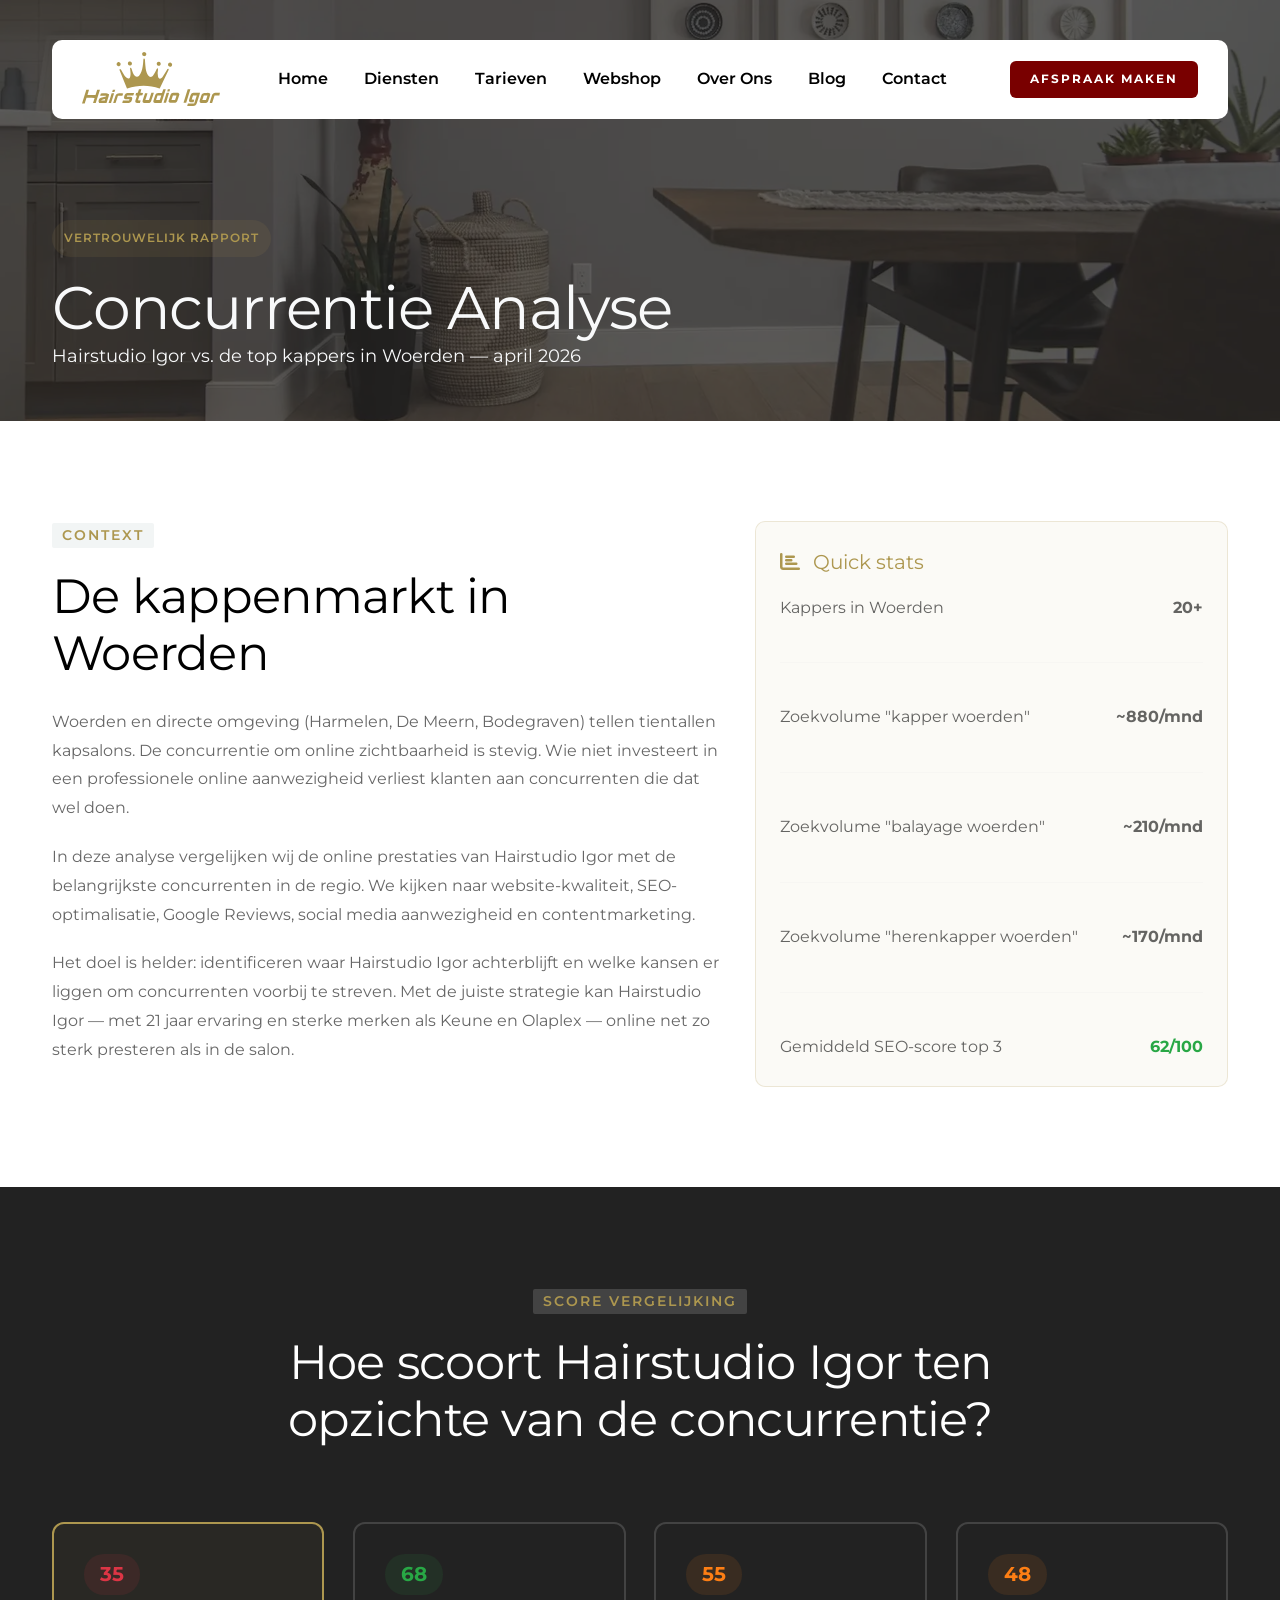
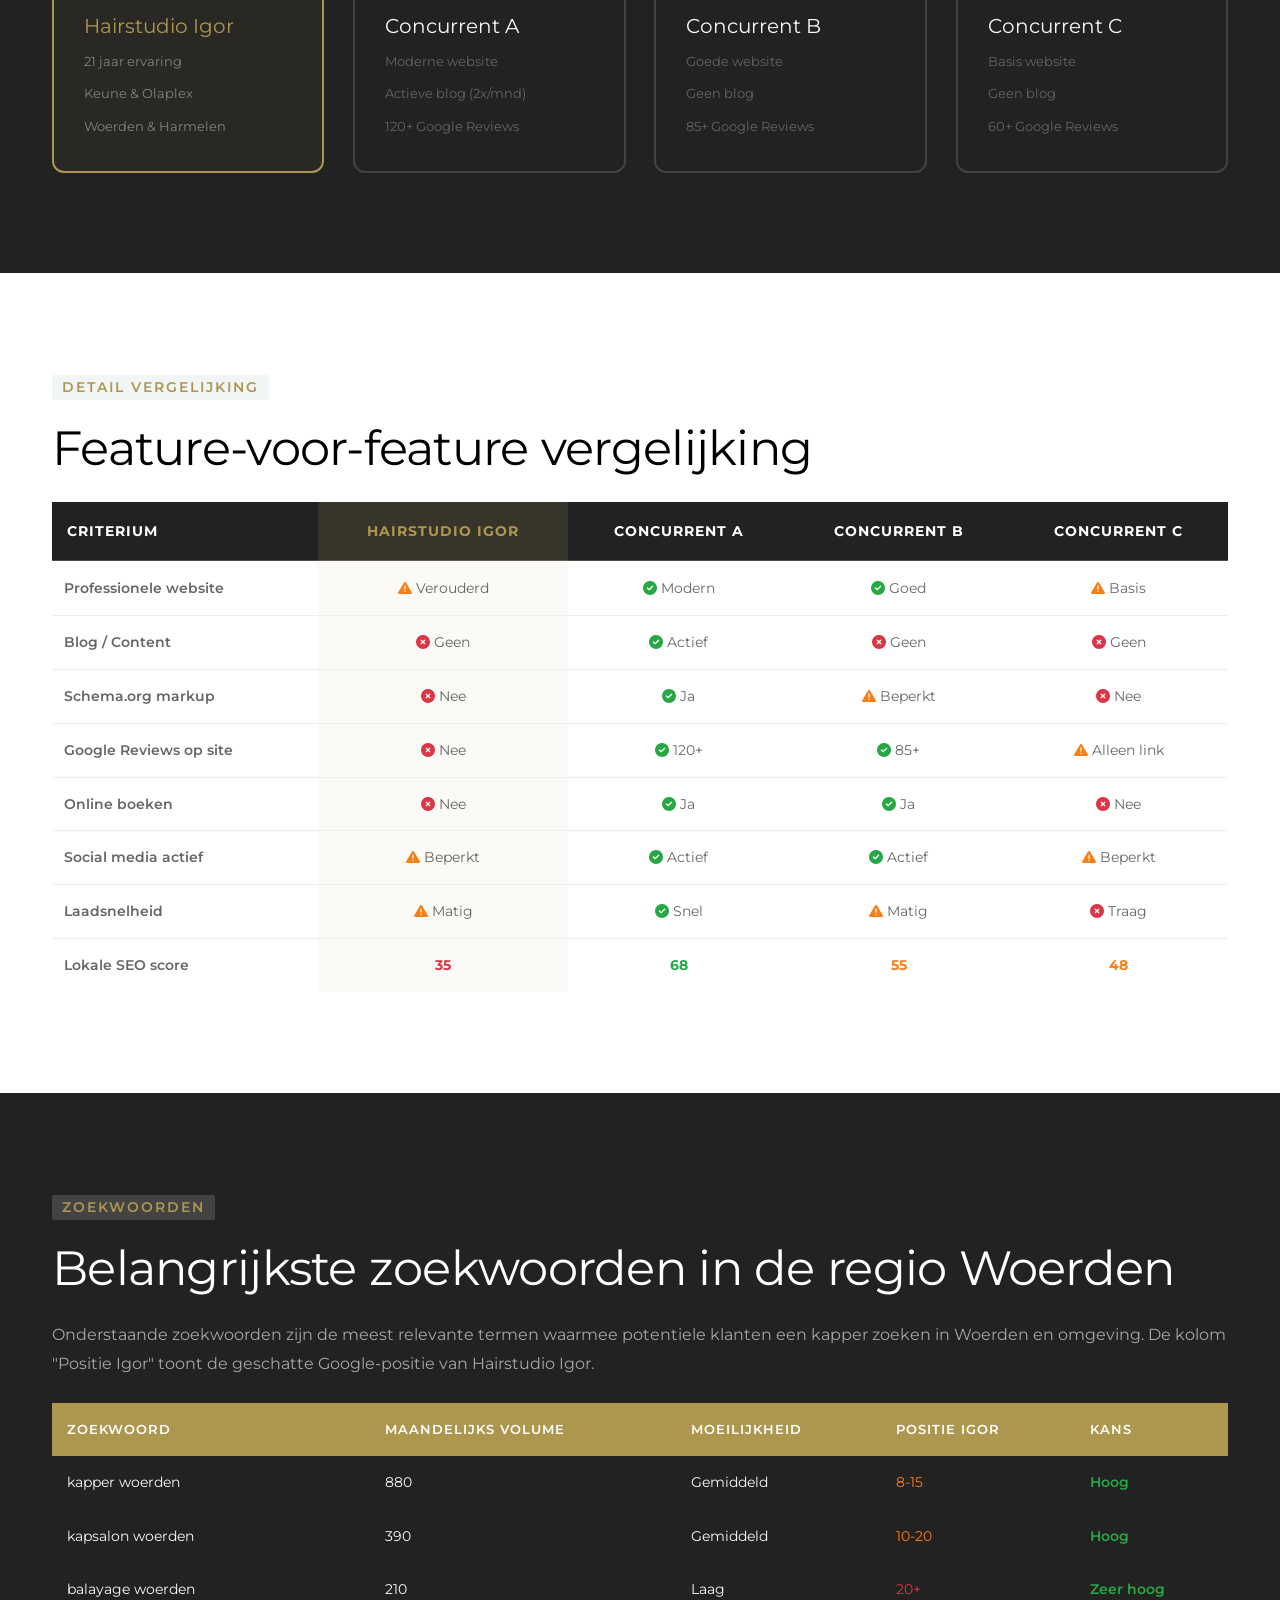
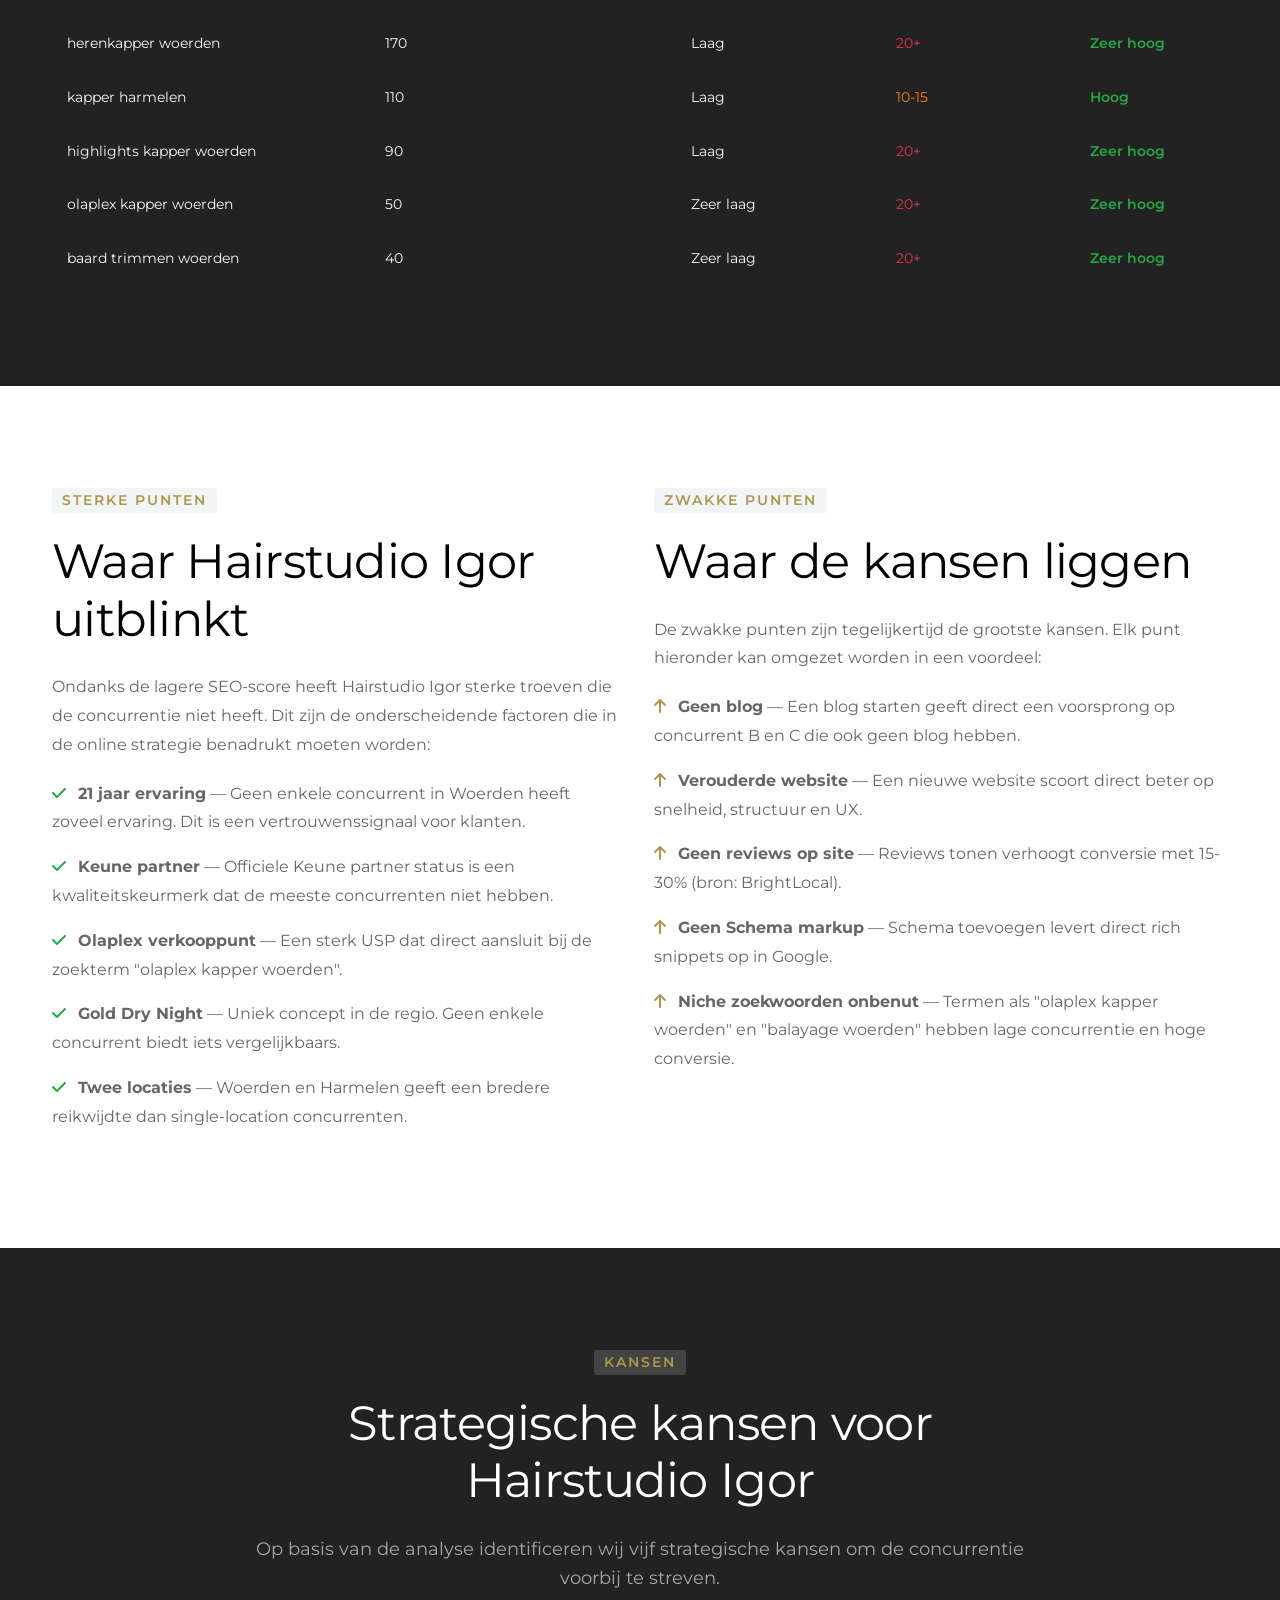
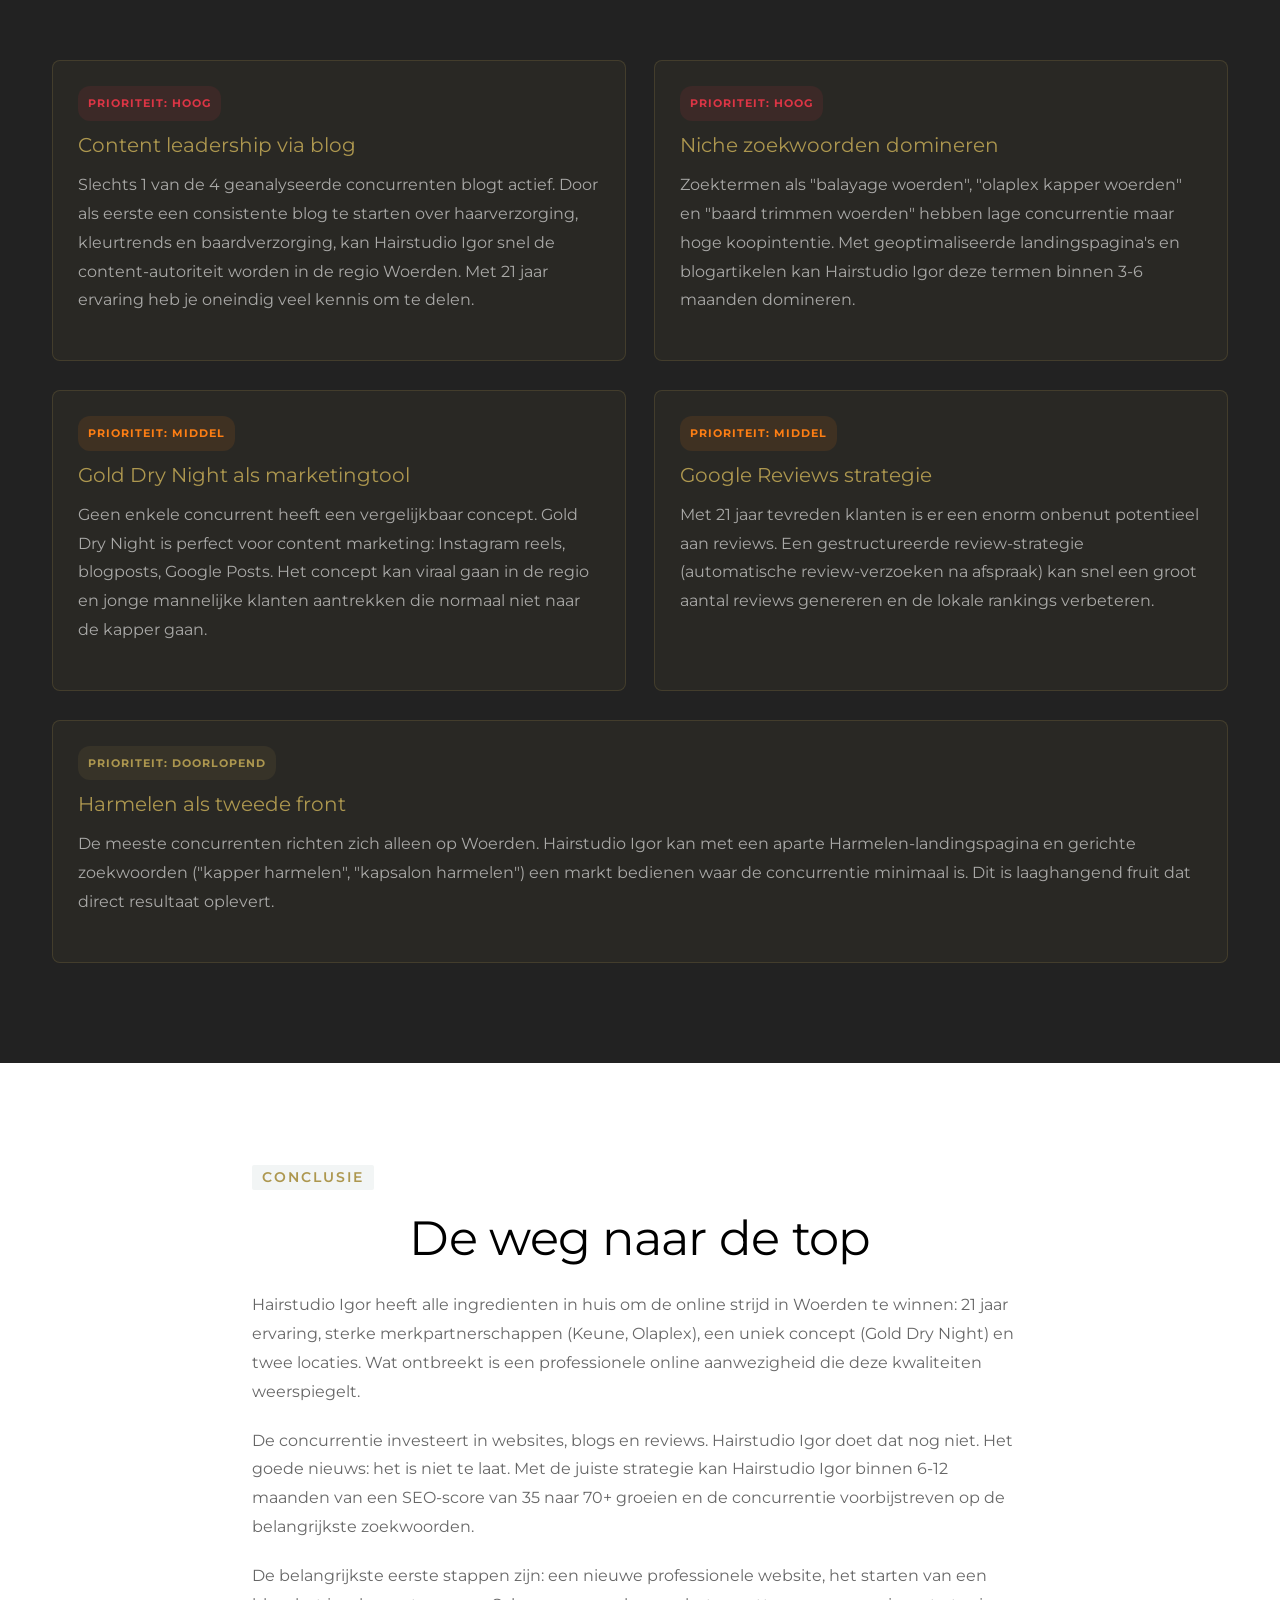
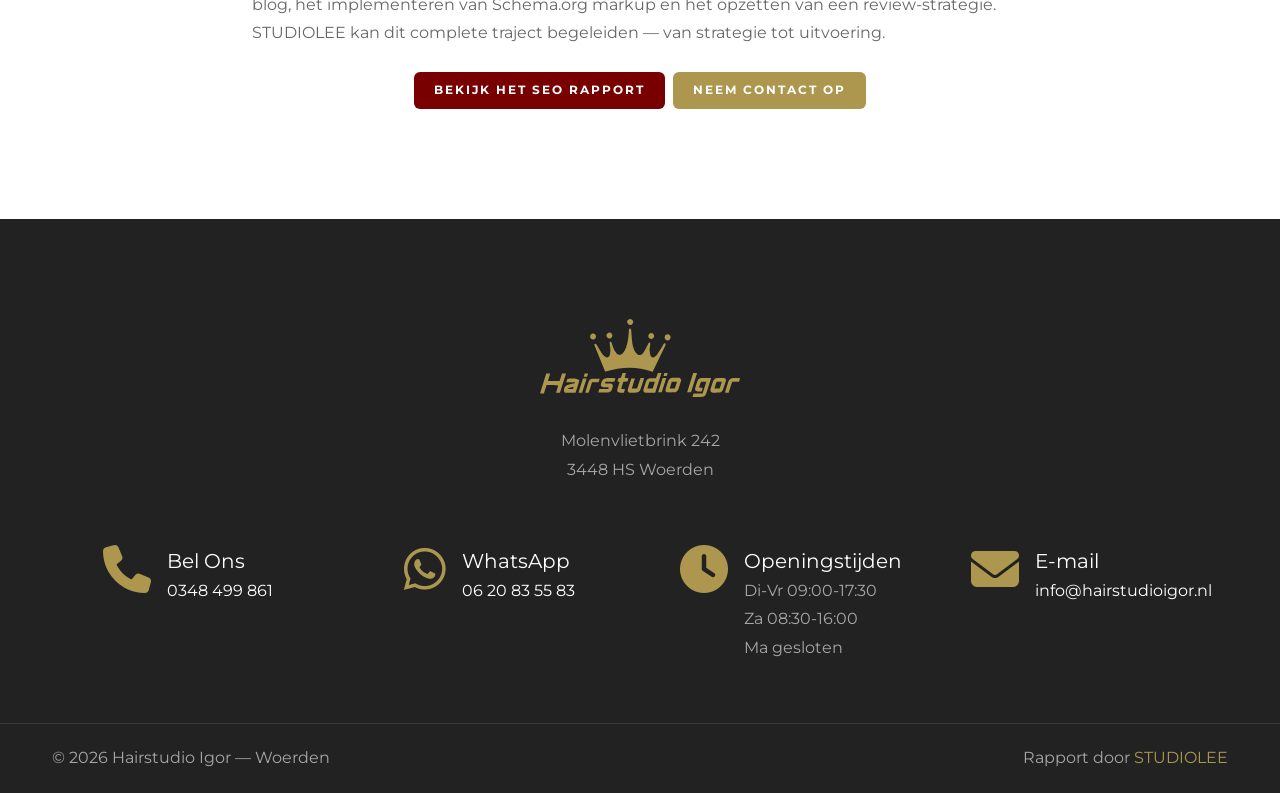
==== commit 4868b7b3: "Update: gold color scheme, SVG logo, new AI images (hero, blog, gallery), webshop page, updated nav" ====
--- a/concurrentie-analyse.html
+++ b/concurrentie-analyse.html
@@ -104,9 +104,9 @@
                                 <div class="de-flex-col">
                                     <div id="logo">
                                         <a href="index.html">
-                                            <img class="logo-main" src="images/logo.webp" alt="Hairstudio Igor">
-                                            <img class="logo-scroll" src="images/logo.webp" alt="Hairstudio Igor">
-                                            <img class="logo-mobile" src="images/logo.webp" alt="Hairstudio Igor">
+                                            <img class="logo-main" src="images/logo.svg" alt="Hairstudio Igor">
+                                            <img class="logo-scroll" src="images/logo.svg" alt="Hairstudio Igor">
+                                            <img class="logo-mobile" src="images/logo.svg" alt="Hairstudio Igor">
                                         </a>
                                     </div>
                                 </div>
@@ -116,6 +116,7 @@
                                             <li><a class="menu-item" href="index.html">Home</a></li>
                                             <li><a class="menu-item" href="diensten.html">Diensten</a></li>
                                             <li><a class="menu-item" href="tarieven.html">Tarieven</a></li>
+                                            <li><a class="menu-item" href="webshop.html">Webshop</a></li>
                                             <li><a class="menu-item" href="over-ons.html">Over Ons</a></li>
                                             <li><a class="menu-item" href="blog.html">Blog</a></li>
                                             <li><a class="menu-item" href="contact.html">Contact</a></li>
@@ -497,7 +498,7 @@
             <div class="row gx-5 justify-content-center">
                 <div class="col-lg-8">
                     <div class="text-center">
-                        <img src="images/logo.webp" class="w-200px" alt="Hairstudio Igor">
+                        <img src="images/logo.svg" class="w-200px" alt="Hairstudio Igor">
                         <div class="spacer-single"></div>
                         <div class="fs-16">Molenvlietbrink 242<br>3448 HS Woerden</div>
                     </div>
--- a/css/colors/scheme-01.css
+++ b/css/colors/scheme-01.css
@@ -1,6 +1,6 @@
-:root {
-  --primary-color: #B07E50;
-  --primary-color-rgb: 176, 126, 80;
-  --secondary-color: #B07E50;
-  --secondary-color-rgb: 176, 126, 80;
-}+:root {
+  --primary-color: #AD974F;
+  --primary-color-rgb: 173, 151, 79;
+  --secondary-color: #790000;
+  --secondary-color-rgb: 121, 0, 0;
+}
